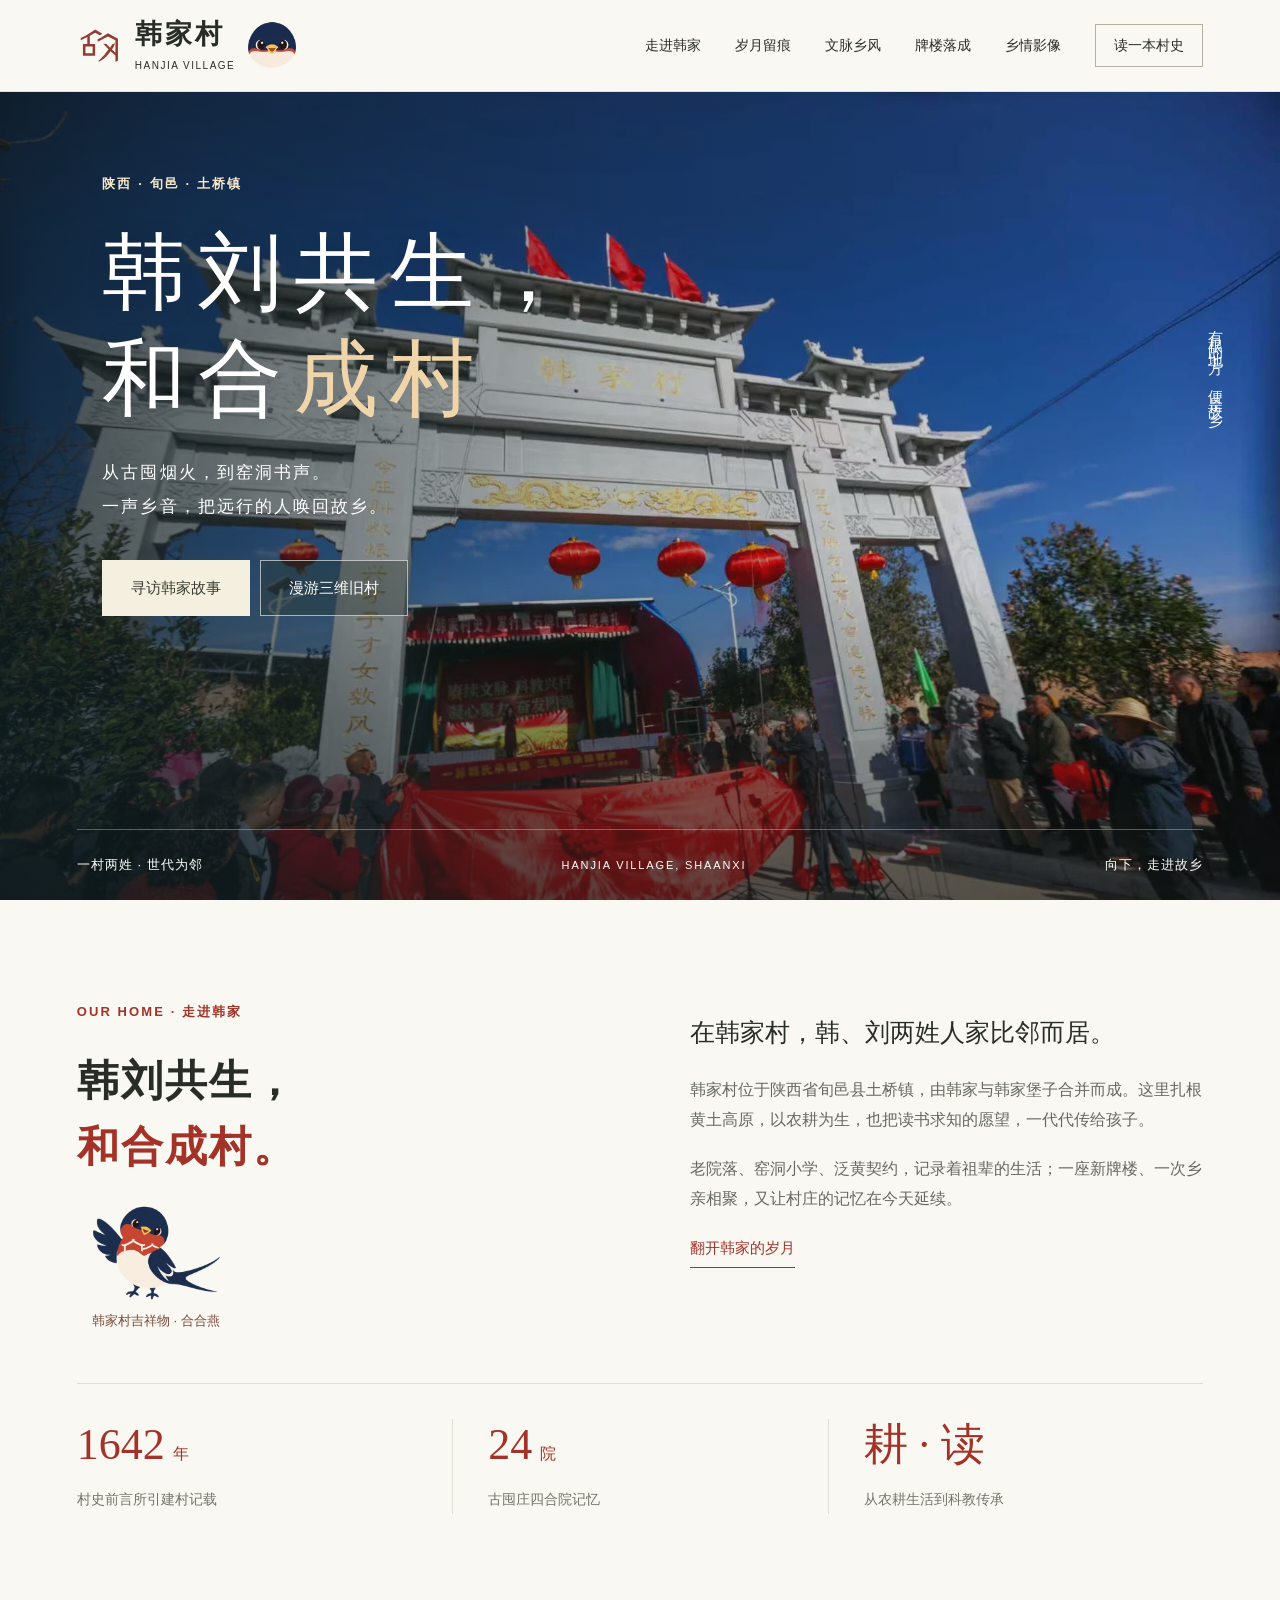
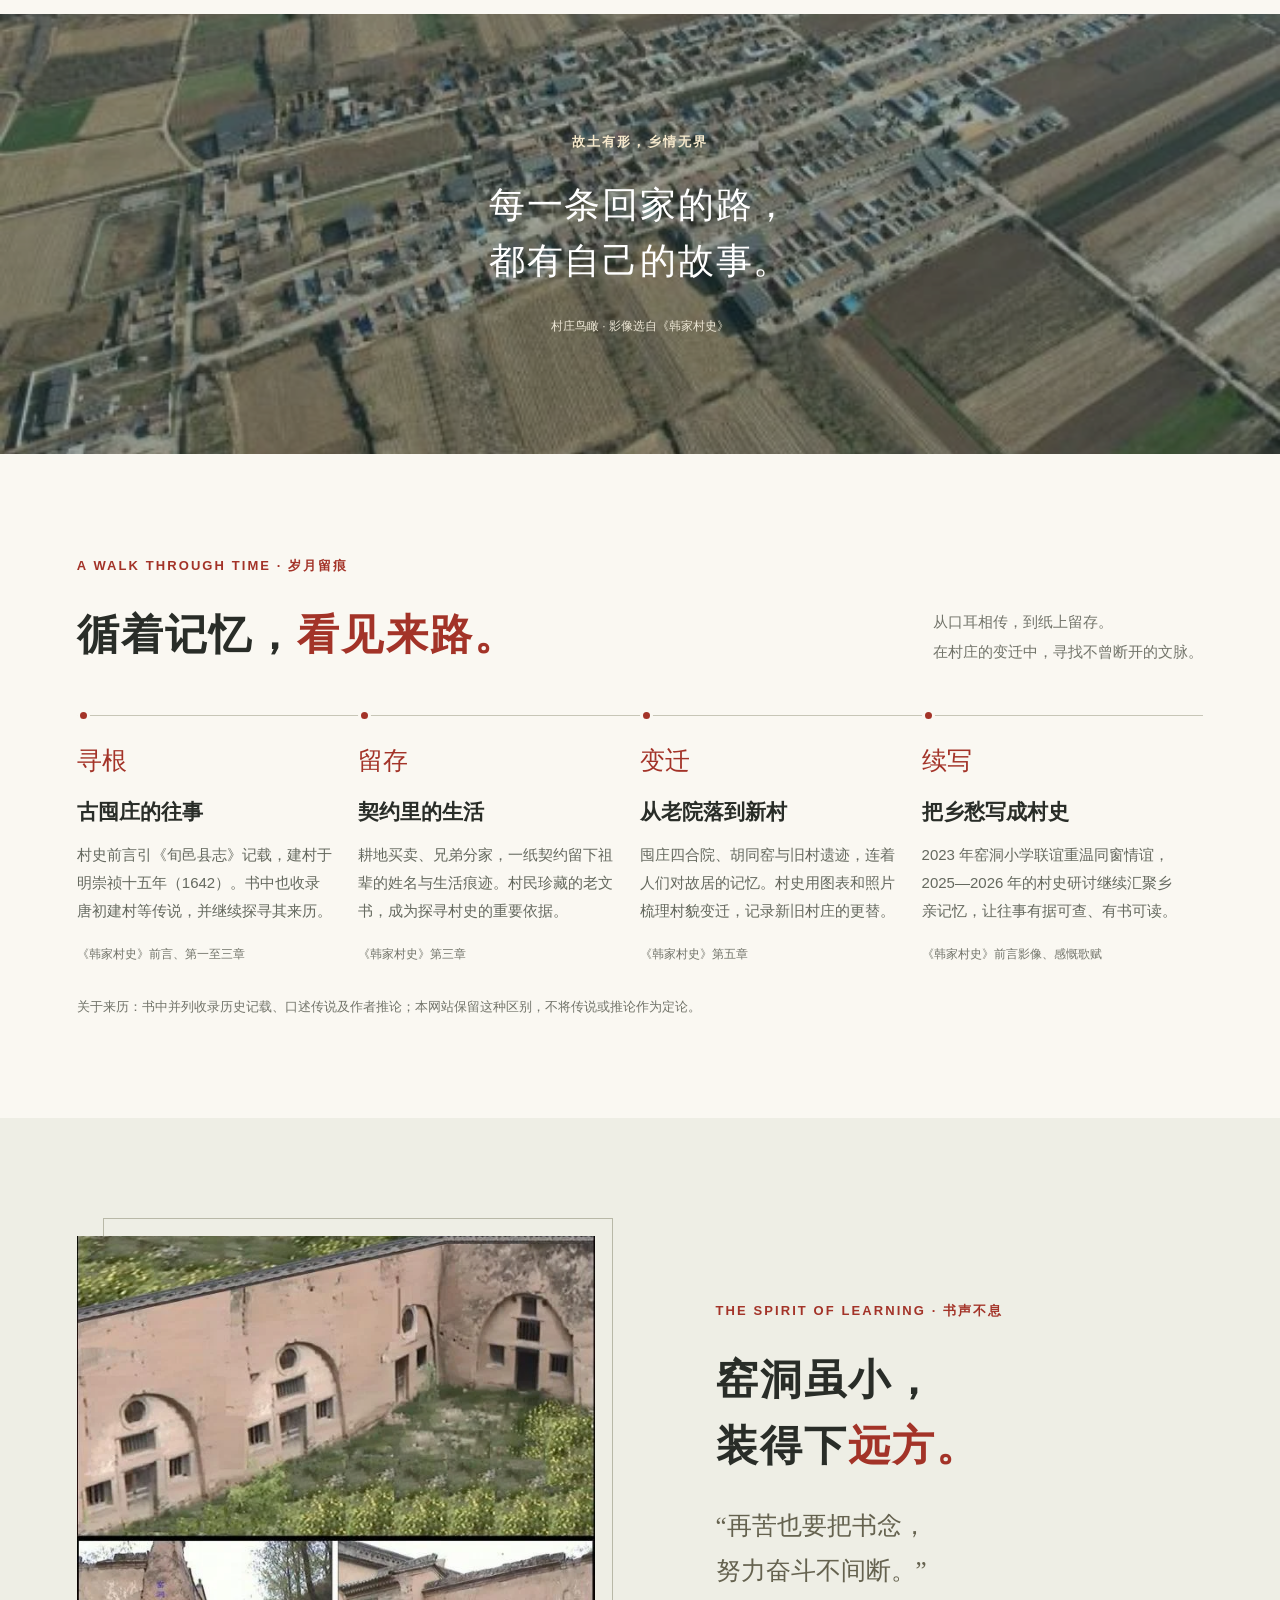
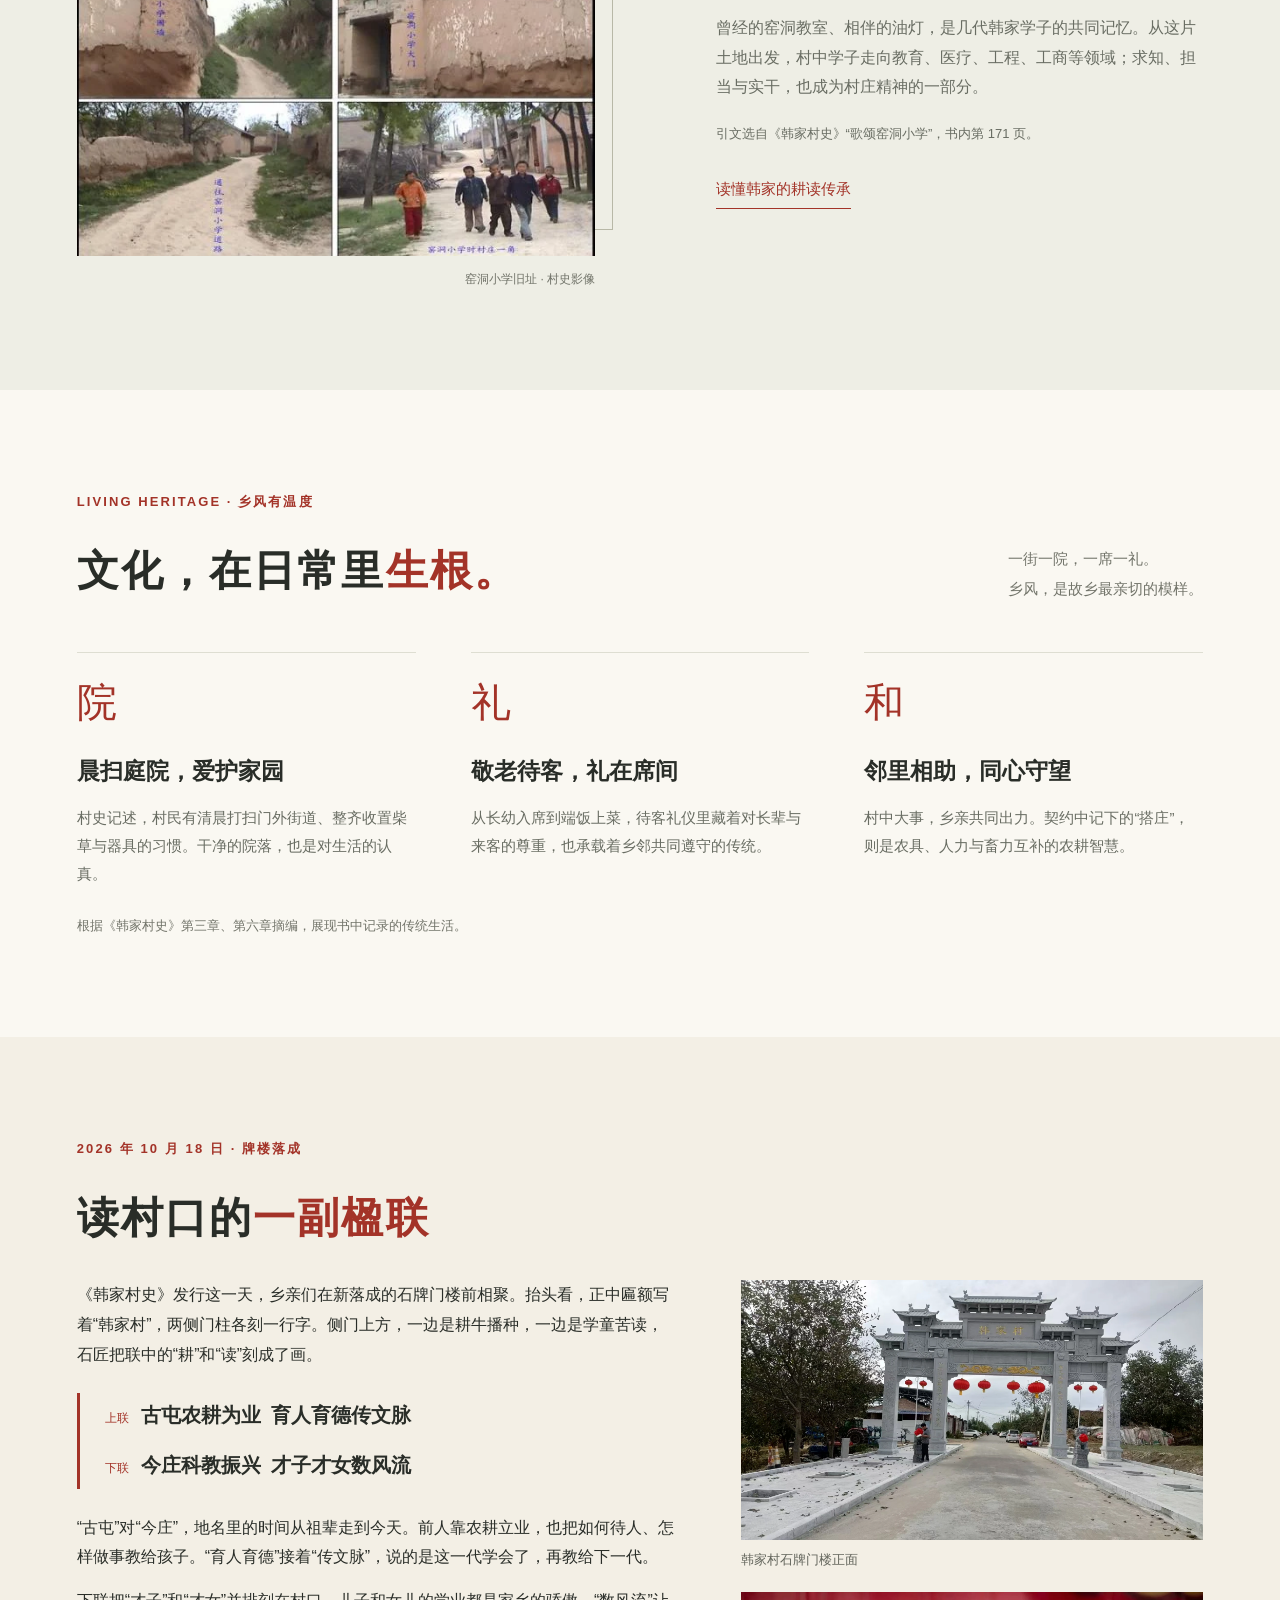
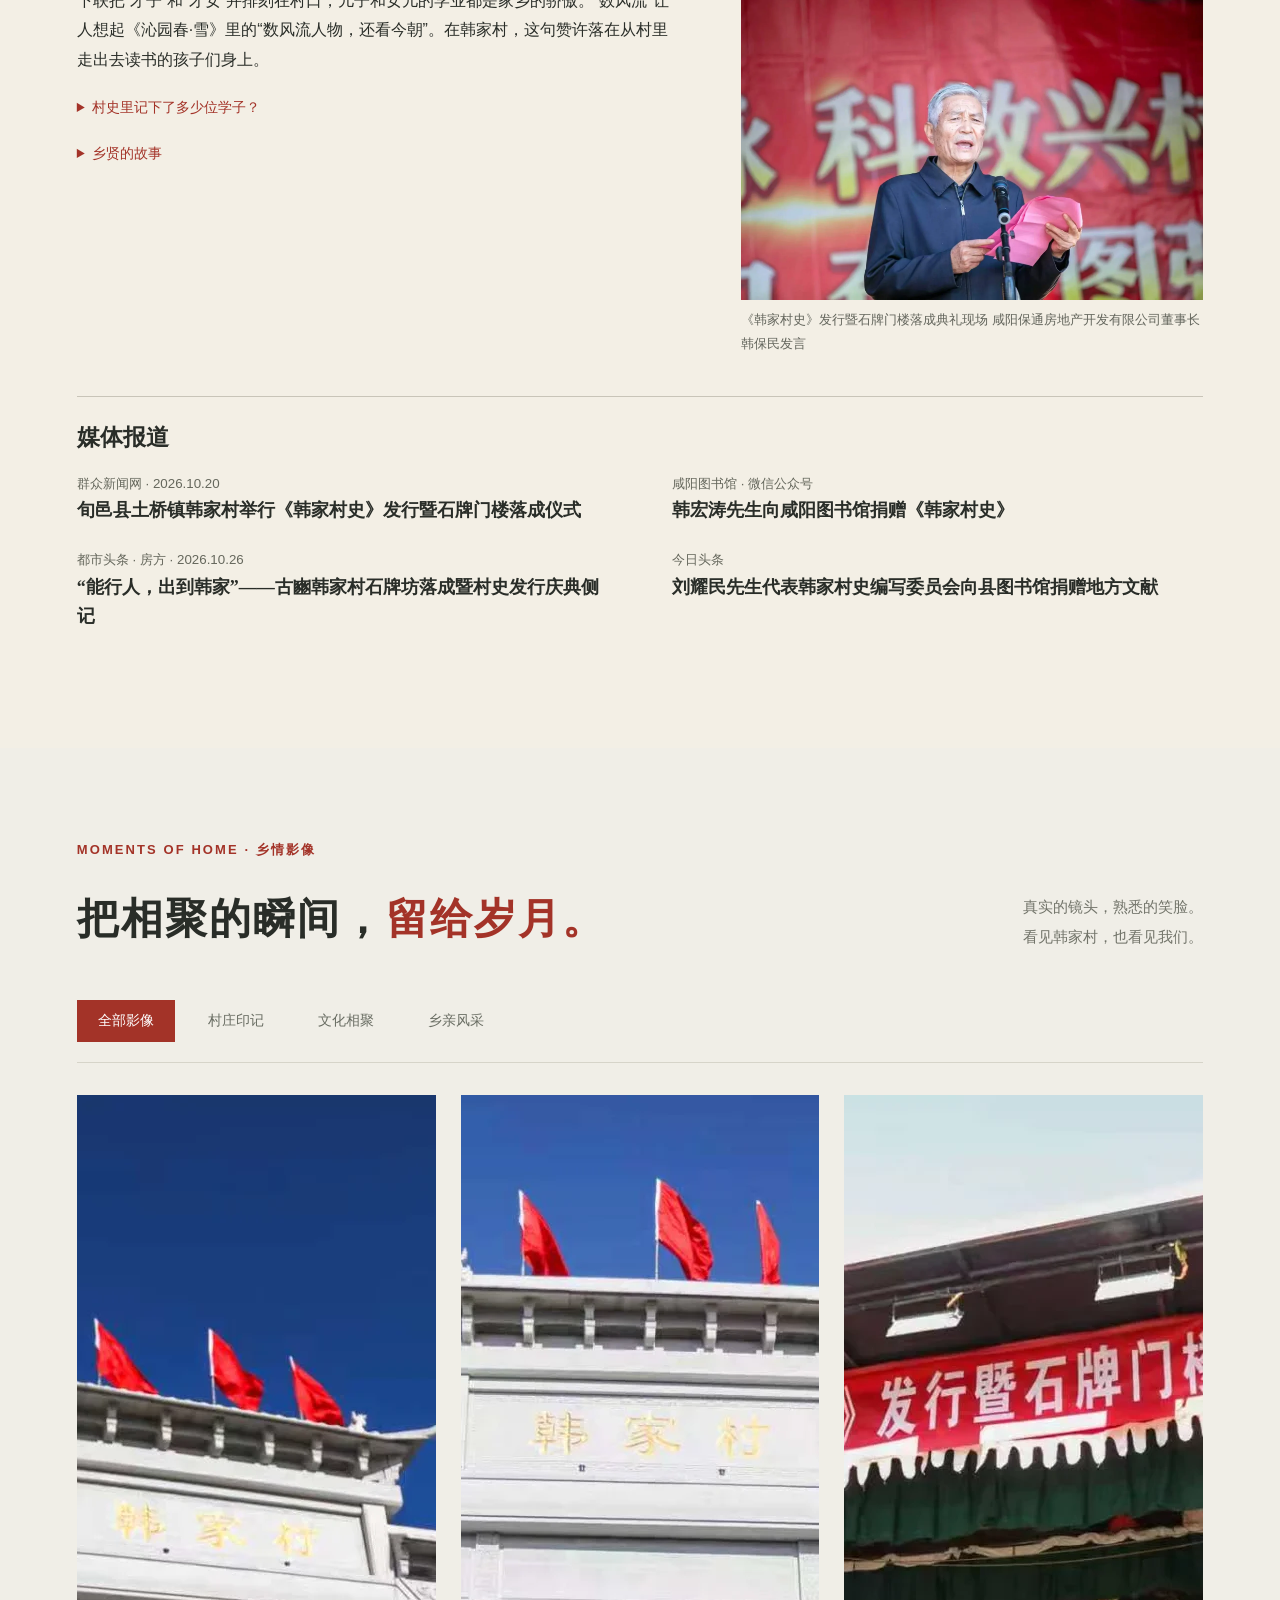
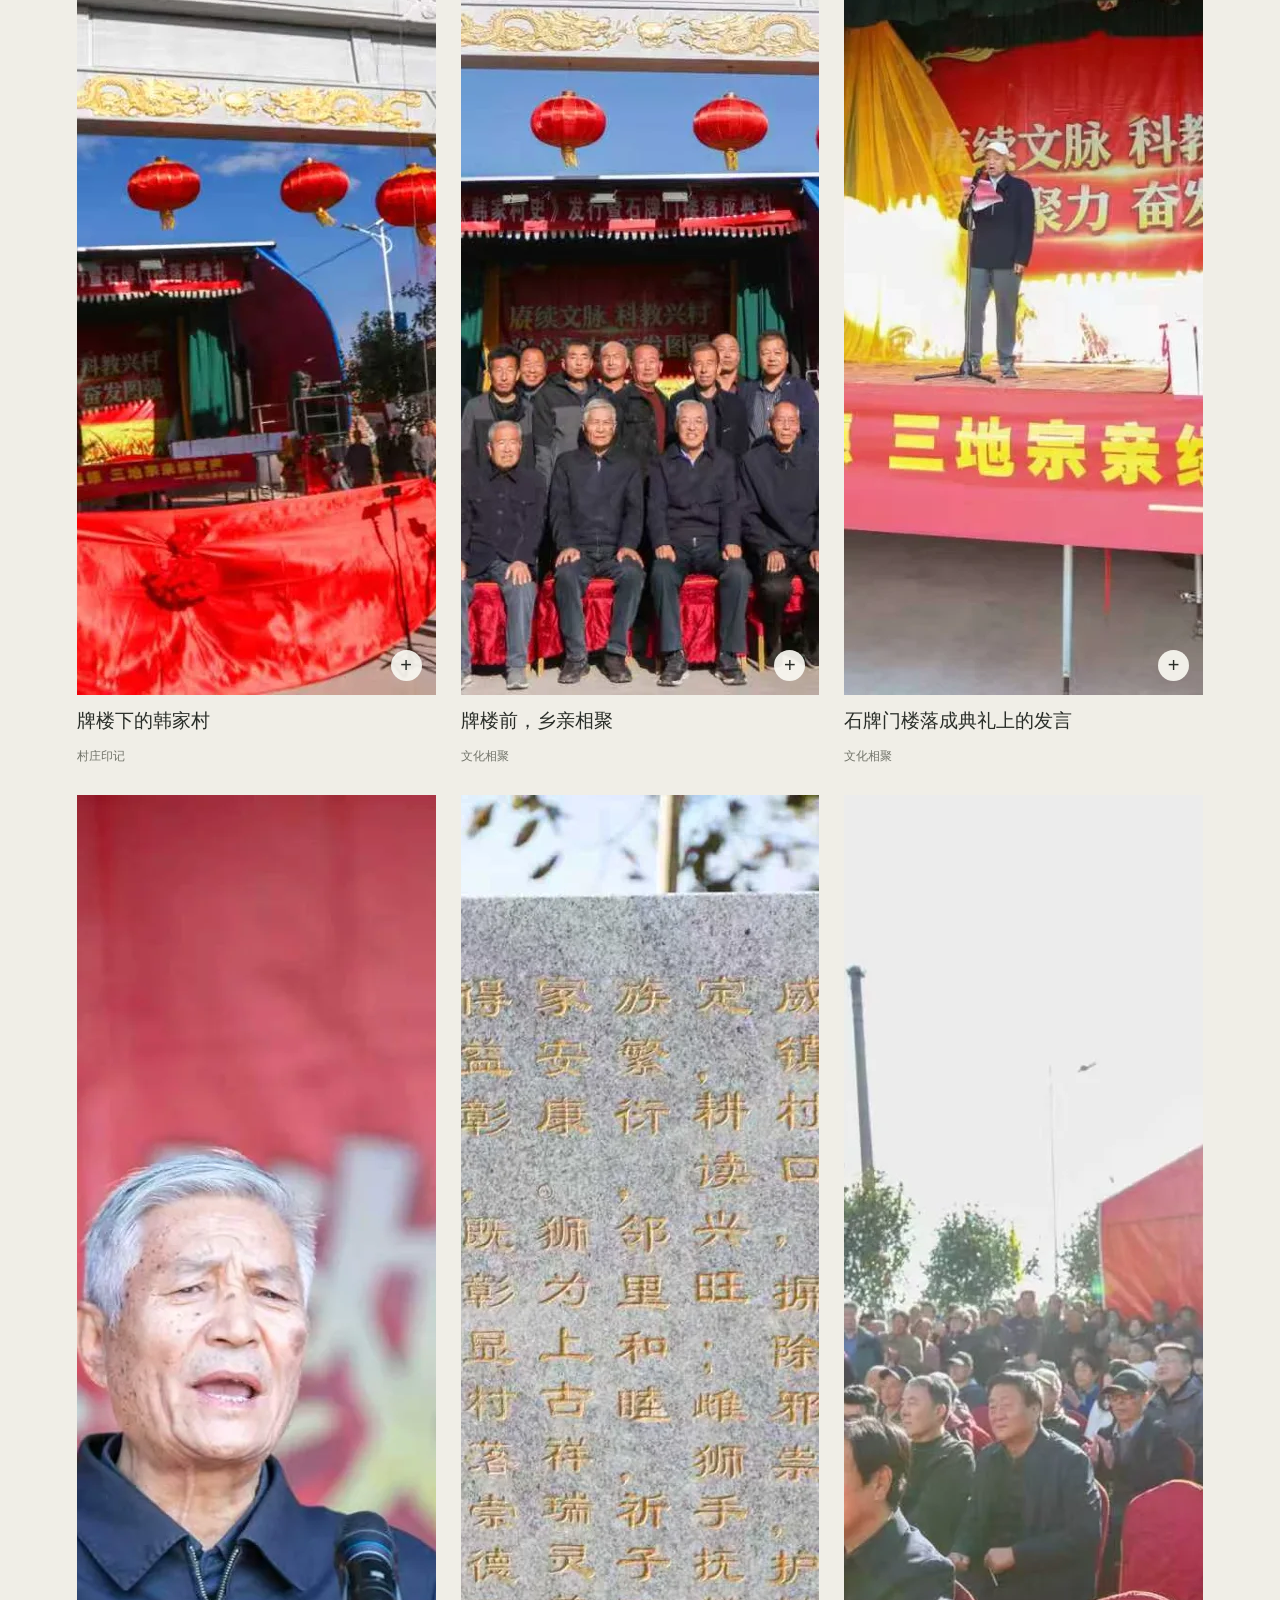
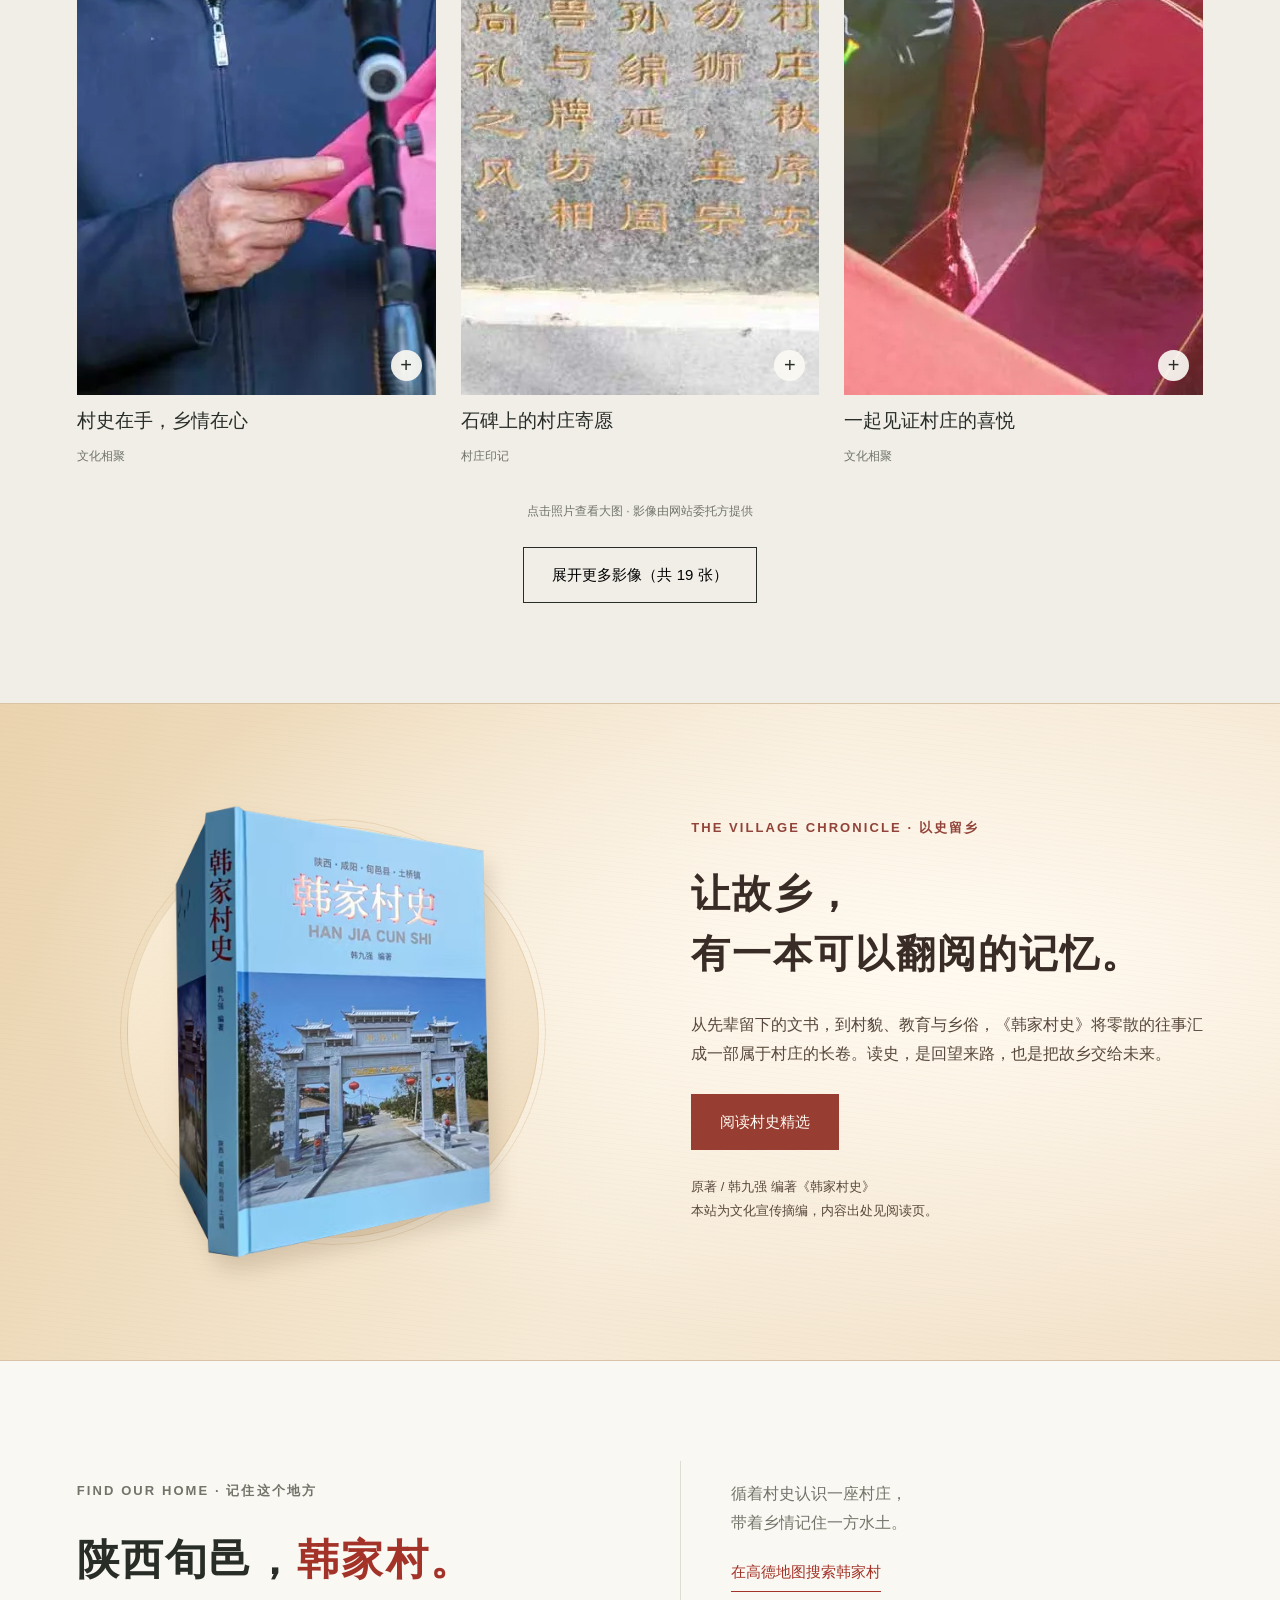
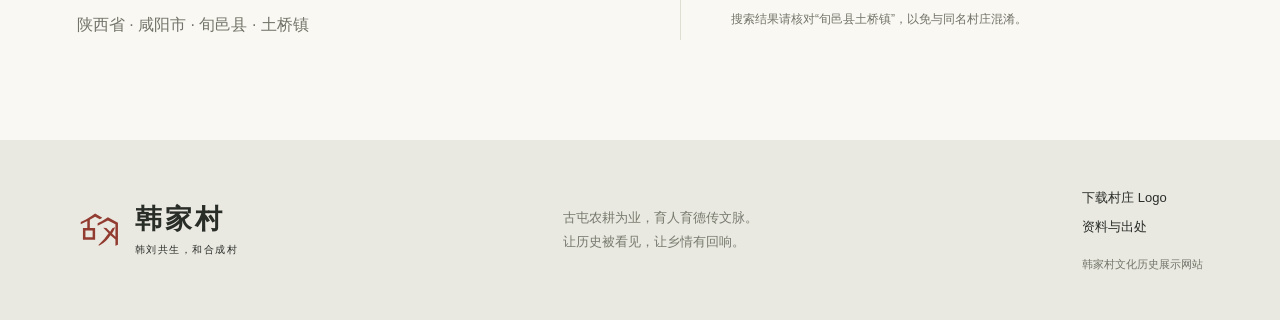
==== index.html @ 2e13a95f "Publish Hanjia village website and interactive village walk" ====
<!doctype html>
<html lang="zh-CN">
<head>
  <meta charset="UTF-8"><meta name="viewport" content="width=device-width,initial-scale=1">
  <title>韩家村 · 韩刘共生，和合成村</title>
  <meta name="description" content="走进陕西省旬邑县土桥镇韩家村。从古囤农耕到窑洞书声，在村史、乡风和真实影像中，读懂一方故土的文化传承。">
  <meta name="theme-color" content="#a33328"><link rel="icon" type="image/svg+xml" href="assets/logo.svg">
  <link rel="stylesheet" href="style.css?v=20261120-elder-link"><script src="script.js?v=20261120-press" defer></script>
</head>
<body>
<a class="skip" href="#main">跳至正文</a>
<header class="header">
  <a class="brand" href="#home" aria-label="韩家村首页"><img src="assets/logo.svg" width="45" height="45" alt=""><span>韩家村<small>HANJIA VILLAGE</small></span><img class="mascot-face" src="assets/heheyan-face.webp" width="48" height="48" alt="吉祥物合合燕正脸"></a>
  <button class="menu-toggle" aria-expanded="false" aria-controls="navigation">菜单 <span>☰</span></button>
  <nav id="navigation" aria-label="主导航"><a href="#about">走进韩家</a><a href="#history">岁月留痕</a><a href="#culture">文脉乡风</a><a href="#gate">牌楼落成</a><a href="#gallery">乡情影像</a><a class="nav-book" href="#reading">读一本村史</a></nav>
</header>
<main id="main">
<section class="hero" id="home">
  <img class="hero-image" src="assets/photos/memory-06.webp" alt="蓝天下的韩家村石牌楼，门前挂着红灯笼" fetchpriority="high" width="1800" height="1200">
  <div class="hero-shade"></div>
  <div class="hero-content"><p class="eyebrow light">陕西 · 旬邑 · 土桥镇</p><h1>韩刘共生，<br>和合<span>成村</span></h1><p class="hero-description">从古囤烟火，到窑洞书声。<br>一声乡音，把远行的人唤回故乡。</p><a class="button cream" href="#about">寻访韩家故事</a> <a id="walk-entry" class="button walk-entry" href="village-walk.html">漫游三维旧村</a></div>
  <div class="hero-bottom"><span>一村两姓 · 世代为邻</span><span>HANJIA VILLAGE, SHAANXI</span><a href="#about">向下，走进故乡</a></div>
  <div class="vertical-note" aria-hidden="true">有根的地方，便是故乡</div>
</section>
<section class="intro section" id="about">
  <div class="intro-heading"><p class="eyebrow">OUR HOME · 走进韩家</p><h2>韩刘共生，<br><span class="red">和合成村。</span></h2><figure class="village-mascot"><img src="assets/heheyan.webp" width="480" height="320" loading="lazy" alt="抬翅招手的家燕，朱红胸羽上绘着两座相邻的屋檐"><figcaption>韩家村吉祥物 · 合合燕</figcaption></figure></div>
  <div class="intro-copy"><p class="lead">在韩家村，韩、刘两姓人家比邻而居。</p><p>韩家村位于陕西省旬邑县土桥镇，由韩家与韩家堡子合并而成。这里扎根黄土高原，以农耕为生，也把读书求知的愿望，一代代传给孩子。</p><p>老院落、窑洞小学、泛黄契约，记录着祖辈的生活；一座新牌楼、一次乡亲相聚，又让村庄的记忆在今天延续。</p><a class="text-link" href="#history">翻开韩家的岁月</a></div>
  <div class="intro-stats"><div><strong>1642<small>年</small></strong><span>村史前言所引建村记载</span></div><div><strong>24<small>院</small></strong><span>古囤庄四合院记忆</span></div><div><strong>耕 · 读</strong><span>从农耕生活到科教传承</span></div></div>
</section>
<section class="landscape"><img src="assets/photos/village-0.webp" alt="《韩家村史》收录的村庄鸟瞰图" loading="lazy"><div><p class="eyebrow light">故土有形，乡情无界</p><h2>每一条回家的路，<br>都有自己的故事。</h2><p>村庄鸟瞰 · 影像选自《韩家村史》</p></div></section>
<section class="section history" id="history">
  <div class="section-heading"><div><p class="eyebrow">A WALK THROUGH TIME · 岁月留痕</p><h2>循着记忆，<span class="red">看见来路。</span></h2></div><p>从口耳相传，到纸上留存。<br>在村庄的变迁中，寻找不曾断开的文脉。</p></div>
  <div class="timeline">
    <article><span class="time">寻根</span><h3>古囤庄的往事</h3><p>村史前言引《旬邑县志》记载，建村于明崇祯十五年（1642）。书中也收录唐初建村等传说，并继续探寻其来历。</p><small>《韩家村史》前言、第一至三章</small></article>
    <article><span class="time">留存</span><h3>契约里的生活</h3><p>耕地买卖、兄弟分家，一纸契约留下祖辈的姓名与生活痕迹。村民珍藏的老文书，成为探寻村史的重要依据。</p><small>《韩家村史》第三章</small></article>
    <article><span class="time">变迁</span><h3>从老院落到新村</h3><p>囤庄四合院、胡同窑与旧村遗迹，连着人们对故居的记忆。村史用图表和照片梳理村貌变迁，记录新旧村庄的更替。</p><small>《韩家村史》第五章</small></article>
    <article><span class="time">续写</span><h3>把乡愁写成村史</h3><p>2023 年窑洞小学联谊重温同窗情谊，2025—2026 年的村史研讨继续汇聚乡亲记忆，让往事有据可查、有书可读。</p><small>《韩家村史》前言影像、感慨歌赋</small></article>
  </div>
  <p class="source-note">关于来历：书中并列收录历史记载、口述传说及作者推论；本网站保留这种区别，不将传说或推论作为定论。</p>
</section>
<section class="culture section" id="culture">
  <div class="school-image"><img src="assets/photos/cave-school.webp" alt="村史中的窑洞小学旧址影像，留存窑洞教室与旧时道路" loading="lazy"><span>窑洞小学旧址 · 村史影像</span></div>
  <div class="school-copy"><p class="eyebrow">THE SPIRIT OF LEARNING · 书声不息</p><h2>窑洞虽小，<br>装得下<span class="red">远方。</span></h2><p class="lead">“再苦也要把书念，<br>努力奋斗不间断。”</p><p>曾经的窑洞教室、相伴的油灯，是几代韩家学子的共同记忆。从这片土地出发，村中学子走向教育、医疗、工程、工商等领域；求知、担当与实干，也成为村庄精神的一部分。</p><p class="source-note">引文选自《韩家村史》“歌颂窑洞小学”，书内第 171 页。</p><a class="text-link" href="#reading">读懂韩家的耕读传承</a></div>
</section>
<section class="customs section">
  <div class="section-heading"><div><p class="eyebrow">LIVING HERITAGE · 乡风有温度</p><h2>文化，在日常里<span class="red">生根。</span></h2></div><p>一街一院，一席一礼。<br>乡风，是故乡最亲切的模样。</p></div>
  <div class="custom-grid"><article><span class="custom-symbol" aria-hidden="true">院</span><h3>晨扫庭院，爱护家园</h3><p>村史记述，村民有清晨打扫门外街道、整齐收置柴草与器具的习惯。干净的院落，也是对生活的认真。</p></article><article><span class="custom-symbol" aria-hidden="true">礼</span><h3>敬老待客，礼在席间</h3><p>从长幼入席到端饭上菜，待客礼仪里藏着对长辈与来客的尊重，也承载着乡邻共同遵守的传统。</p></article><article><span class="custom-symbol" aria-hidden="true">和</span><h3>邻里相助，同心守望</h3><p>村中大事，乡亲共同出力。契约中记下的“搭庄”，则是农具、人力与畜力互补的农耕智慧。</p></article></div>
  <p class="source-note">根据《韩家村史》第三章、第六章摘编，展现书中记录的传统生活。</p>
</section>
<section class="gate section" id="gate" aria-labelledby="gate-title">
  <p class="eyebrow">2026 年 10 月 18 日 · 牌楼落成</p>
  <h2 id="gate-title">读村口的<span class="red">一副楹联</span></h2>
  <div class="gate-story">
    <div>
      <p>《韩家村史》发行这一天，乡亲们在新落成的石牌门楼前相聚。抬头看，正中匾额写着“韩家村”，两侧门柱各刻一行字。侧门上方，一边是耕牛播种，一边是学童苦读，石匠把联中的“耕”和“读”刻成了画。</p>
      <blockquote class="gate-verse">
        <p><small>上联</small><span>古屯农耕为业</span><span>育人育德传文脉</span></p>
        <p><small>下联</small><span>今庄科教振兴</span><span>才子才女数风流</span></p>
      </blockquote>
      <p>“古屯”对“今庄”，地名里的时间从祖辈走到今天。前人靠农耕立业，也把如何待人、怎样做事教给孩子。“育人育德”接着“传文脉”，说的是这一代学会了，再教给下一代。</p>
      <p>下联把“才子”和“才女”并排刻在村口，儿子和女儿的学业都是家乡的骄傲。“数风流”让人想起《沁园春·雪》里的“数风流人物，还看今朝”。在韩家村，这句赞许落在从村里走出去读书的孩子们身上。</p>
      <details class="gate-note"><summary>村史里记下了多少位学子？</summary><p>据《韩家村史》第七章（书内第 199 页），从 2003 年至该书编写时，村中走出了 6 名博士研究生、25 名硕士研究生，其中女生 16 名。本次提供的楹联释文记为 6 位博士、24 位硕士，两份材料的硕士人数相差一位。</p></details>
      <details class="gate-note" id="village-elders">
        <summary>乡贤的故事</summary>
        <details class="elder-story">
          <summary><img src="assets/photos/han-baomin.webp" width="1080" height="720" alt="" loading="lazy"><span><strong>韩保民</strong><small>走出去的人，记得回来的路</small></span></summary>
          <div class="elder-prose">
            <figure><img src="assets/photos/han-baomin.webp" width="1080" height="720" alt="韩保民手持粉色讲稿，在石牌门楼落成典礼上致辞" loading="lazy"></figure>
            <p>韩家村人说起“能行人，出到韩家”，头一个就是韩保民。他不是教授，不是官员，名片上印的是“咸阳宝通房地产开发有限公司董事长”。但在韩家村，这个名字的分量在村口那座巍然立着的石牌门楼上，也在《韩家村史》扉页编委会主任那一栏里。</p>
            <h4>一、村口立起一座门楼</h4>
            <p>2026 年重阳节，韩家村石牌门楼落成，《韩家村史》发行，两件大事赶在同一天。庆典上第一个讲话的就是韩保民。他站在乡亲和来宾面前致欢迎词，讲村史编纂的意义，讲门楼建设的来龙去脉，随后和嘉宾一起在掌声中为石牌门楼揭牌。</p>
            <p>那座门楼高 9.9 米，宽 13.9 米，三门四柱七楼式，取“九九归一”“长长久久”的吉意。村里人清楚，门楼能立起来，韩保民是头一个出钱的人。据来稿所引的门楼建设总结汇报，他慨捐 36 万元。汇报里有句话：“有钱出钱，有力出力，有心尽心。”门楼从图纸变成石头，他的捐款是第一块基石。</p>
            <p class="elder-note">村史对读：《韩家村史》第 253 页表 3 将韩保民的牌楼捐款列为 26 万元。建设总结汇报的金额依来稿转述。</p>
            <h4>二、把散落各处的乡亲聚到一起</h4>
            <p>如果只写捐钱，韩保民的故事就薄了。《韩家村史》编委会主任这个身份，比董事长难当得多。要协调编撰团队、对接村两委、张罗出版印刷，还要安排发行仪式。2026 年 10 月，一千六百册村史从印刷厂拉回韩家村。每一册书背后，都有编委会要操的心。</p>
            <p>往前推三年，2023 年 8 月，韩保民和韩九强教授、韩宏涛等人倡导组织了韩家村窑洞小学联谊会。窑洞小学是几代人的启蒙地。从这里走出去的老同学又聚到了一起，为后来编村史、建门楼攒下了人缘。</p>
            <p>庆典报道里，韩保民的名字与韩九强、韩宏涛、韩永放排在一起。韩九强是主编，伏案写书；韩宏涛上下联络，跑腿协调；韩永放响应捐资。韩保民既出资，又担起编委会主任的责任，把散落各处的乡亲聚到了一起。庆典侧记写到五百余位在外从政、经商、务工的乡亲返哺桑梓：“有计献计、有策献策，有智出智、有力出力。”</p>
            <h4>三、走出去的人，记得回来的路</h4>
            <p>村口的石牌门楼立着，楹联刻着“古屯农耕为业育人育德传文脉，今庄科教振兴才子才女数风流”。韩保民每次回村，车过门楼就得慢下来。这也是他给自己和乡亲们留的一句叮咛：走出去的人，记得回来的路。</p>
            <p>村里老话说“能行人，出到韩家”。韩保民算一个。他的“能”，乡亲们看得明白：关键时候拿得出钱、扛得起事，也坐得住编委会主任的那把椅子。</p>
          </div>
        </details>
        <details class="elder-story">
          <summary><img src="assets/photos/han-bingyun.webp" width="611" height="1104" alt="" loading="lazy"><span><strong>韩秉云</strong><small>村里的“活字典”</small></span></summary>
          <div class="elder-prose">
            <figure class="seated-portrait"><img src="assets/photos/han-bingyun.webp" width="611" height="1104" alt="韩秉云坐在红色扶手椅上，双手交叠，望向镜头微笑" loading="lazy"></figure>
            <p>据人物来稿，2026 年的韩秉云已 86 岁。老人中等个儿，前门牙掉了一颗，一笑就露出一个豁口。说起村史掌故来，他思路清楚，反应敏捷，乡亲们叫他村里的“活字典”。</p>
            <p>他幼年时父母便因病早逝。从小学、初中到高中，他凭着一股韧劲读了下来，毕业时成绩优异。后来参加高考，考上了大学，却因当时的家庭成分未能通过政审。错过继续深造的机会，是他一生的遗憾。</p>
            <p>为了生活，他学缝皮袄、做木工、做纸货，见啥学啥，学啥会啥。后来他在村小学当上民办教师，又通过考试转为中学公办教师，一直教到退休。他养育了五个女儿、两个儿子，如今儿孙满堂，在家安享晚年。</p>
            <p>乡亲们尤其感念他晚年做的一件事。据来稿，韩秉云带头捐出家中保存的百余份家史资料，年代跨度约三百年。这些旧纸是编写《韩家村史》时极为珍贵的底稿。老人把掌故讲给后辈，也把一家人珍藏多年的文字交给了全村。</p>
            <p class="elder-note">村史对读：《韩家村史》第 20 页记述，韩秉云捐出家族保存 250 余年的家书契约 46 份，书中称其当时为 87 岁。上文的年龄和资料数量依人物来稿。</p>
          </div>
        </details>
      </details>
    </div>
    <div class="gate-photos" id="gate-photos">
      <figure><img src="assets/photos/gate-front.webp" width="1800" height="1012" alt="韩家村石牌门楼正面，中央匾额下悬挂红灯笼，两侧门柱刻有楹联" loading="lazy"><figcaption>韩家村石牌门楼正面</figcaption></figure>
      <figure><img src="assets/photos/gate-ceremony-speech.webp" width="1800" height="1200" alt="典礼上，一位银发发言者手持粉色讲稿，在麦克风前讲话" loading="lazy"><figcaption>《韩家村史》发行暨石牌门楼落成典礼现场 咸阳保通房地产开发有限公司董事长韩保民发言</figcaption></figure>
    </div>
  </div>
  <div class="gate-press" id="press">
    <h3>媒体报道</h3>
    <ul>
      <li><small>群众新闻网 · 2026.10.20</small><a href="https://www.sxdaily.com.cn/2026-10/20/content_20160743.html">旬邑县土桥镇韩家村举行《韩家村史》发行暨石牌门楼落成仪式</a></li>
      <li><small>咸阳图书馆 · 微信公众号</small><a href="https://mp.weixin.qq.com/s/ov6FemmmARZkEicZDSE0LQ">韩宏涛先生向咸阳图书馆捐赠《韩家村史》</a></li>
      <li><small>都市头条 · 房方 · 2026.10.26</small><a href="https://dus.iks360.com/news/s_4884761.html">“能行人，出到韩家”——古豳韩家村石牌坊落成暨村史发行庆典侧记</a></li>
      <li><small>今日头条</small><a href="https://www.toutiao.com/article/7699845115107426854/">刘耀民先生代表韩家村史编写委员会向县图书馆捐赠地方文献</a></li>
    </ul>
  </div>
</section>
<section class="gallery section" id="gallery">
  <div class="section-heading"><div><p class="eyebrow">MOMENTS OF HOME · 乡情影像</p><h2>把相聚的瞬间，<span class="red">留给岁月。</span></h2></div><p>真实的镜头，熟悉的笑脸。<br>看见韩家村，也看见我们。</p></div>
  <div class="filters" role="group" aria-label="相册分类"><button class="active" data-filter="all" aria-pressed="true">全部影像</button><button data-filter="landmark" aria-pressed="false">村庄印记</button><button data-filter="event" aria-pressed="false">文化相聚</button><button data-filter="people" aria-pressed="false">乡亲风采</button></div>
  <div class="photo-grid" id="photo-grid"></div><p class="gallery-note">点击照片查看大图 · 影像由网站委托方提供</p>
  <button class="button outline more-photos" id="more-photos">展开更多影像</button>
</section>
<section class="reading section" id="reading"><div class="book-art"><img class="book-photo" src="assets/photos/hanjia-book.png" width="377" height="537" loading="lazy" alt="韩九强编著《韩家村史》实物，蓝色书封上印有韩家村牌楼"></div><div><p class="eyebrow">THE VILLAGE CHRONICLE · 以史留乡</p><h2>让故乡，<br>有一本可以翻阅的记忆。</h2><p>从先辈留下的文书，到村貌、教育与乡俗，《韩家村史》将零散的往事汇成一部属于村庄的长卷。读史，是回望来路，也是把故乡交给未来。</p><a class="button red-button" href="village-history.html">阅读村史精选</a><p class="reading-credit">原著 / 韩九强 编著《韩家村史》<br>本站为文化宣传摘编，内容出处见阅读页。</p></div></section>
<section class="visit section" id="visit"><div><p class="eyebrow">FIND OUR HOME · 记住这个地方</p><h2>陕西旬邑，<span class="red">韩家村。</span></h2><p>陕西省 · 咸阳市 · 旬邑县 · 土桥镇</p></div><div><p>循着村史认识一座村庄，<br>带着乡情记住一方水土。</p><a class="text-link" href="https://www.amap.com/search?query=陕西省旬邑县土桥镇韩家村" target="_blank" rel="noopener noreferrer">在高德地图搜索韩家村</a><small>搜索结果请核对“旬邑县土桥镇”，以免与同名村庄混淆。</small></div></section>
</main>
<footer><a class="brand" href="#home"><img src="assets/logo.svg" width="45" height="45" alt=""><span>韩家村<small>韩刘共生，和合成村</small></span></a><p>古屯农耕为业，育人育德传文脉。<br>让历史被看见，让乡情有回响。</p><div><a href="assets/logo.svg" download="韩家村-logo.svg">下载村庄 Logo</a><a href="village-history.html#sources">资料与出处</a><small>韩家村文化历史展示网站</small></div></footer>
<dialog id="lightbox" aria-label="照片大图"><button class="close-dialog" aria-label="关闭大图">×</button><img id="lightbox-image" alt=""><p id="lightbox-caption"></p><div class="lightbox-controls"><button id="previous-photo" aria-label="上一张照片">上一张</button><span id="photo-count"></span><button id="next-photo" aria-label="下一张照片">下一张</button></div></dialog>
</body></html>
---- style.css ----
:root{--red:#a33328;--ink:#292d28;--muted:#72746a;--paper:#faf8f2;--line:#deded2;--serif:'Songti SC','STSong','SimSun',serif;--sans:'PingFang SC','Microsoft YaHei',sans-serif}*{box-sizing:border-box}html{scroll-behavior:smooth;scroll-padding-top:90px}body{margin:0;background:var(--paper);color:var(--ink);font:16px/1.85 var(--sans)}a{color:inherit;text-decoration:none}button{font:inherit;cursor:pointer}button,a{-webkit-tap-highlight-color:transparent}button:focus-visible,a:focus-visible{outline:3px solid #c59853;outline-offset:5px}img{display:block;max-width:100%}h1,h2,h3,p{margin:0}h1,h2,h3{font-family:var(--serif);font-weight:600}h2{font-size:clamp(32px,3.3vw,48px);line-height:1.55;letter-spacing:.05em}h3{font-size:23px;line-height:1.5}.red{color:var(--red)}.section{padding:100px max(6vw,24px)}.eyebrow{font-size:13px;letter-spacing:.16em;color:var(--red);margin-bottom:24px;font-weight:600}.light{color:#f6e9cc}.lead{font-family:var(--serif);font-size:25px;line-height:1.8}.source-note{font-size:13px!important;line-height:1.8;color:var(--muted)}.button{display:inline-flex;align-items:center;justify-content:center;padding:13px 28px;font-size:15px;border:1px solid transparent;transition:background .2s,color .2s}.cream{background:#f5efdf;color:#393d32}.cream:hover{background:#fff}.red-button{background:var(--red);color:white}.red-button:hover{background:#84271f}.outline{border-color:var(--ink);background:transparent}.outline:hover{background:var(--ink);color:white}.text-link{display:inline-block;border-bottom:1px solid var(--red);padding-bottom:5px;color:var(--red);font-size:15px}.skip{position:fixed;top:-100px;z-index:20;background:white;padding:12px}.skip:focus{top:0}.header{height:92px;padding:0 6vw;display:flex;align-items:center;justify-content:space-between;background:var(--paper);position:sticky;top:0;z-index:10;border-bottom:1px solid #e5e2d9}.brand{display:flex;align-items:center;gap:13px}.brand>span{font:600 27px/1.2 var(--serif);letter-spacing:.12em}.brand small{display:block;font:10px/1.5 var(--sans);letter-spacing:.15em;margin-top:7px}.header nav{display:flex;align-items:center;gap:34px;font-size:14px}.header nav a{position:relative}.header nav a:hover,.header nav a.current{color:var(--red)}.nav-book{border:1px solid #b6b1a1;padding:8px 18px}.menu-toggle{display:none}.hero{position:relative;min-height:680px;height:calc(100svh - 92px);max-height:880px;isolation:isolate;background:#283b4d;color:white;overflow:hidden}.hero-image{position:absolute;width:100%;height:100%;object-fit:cover;object-position:center 55%;z-index:-3}.hero-shade{position:absolute;inset:0;background:linear-gradient(90deg,rgba(14,28,32,.78),rgba(16,31,34,.30) 48%,rgba(12,29,37,.04)),linear-gradient(0deg,rgba(20,26,24,.55),transparent 40%);z-index:-2}.hero-content{padding:80px 8vw 130px;position:relative}.hero h1{font-size:clamp(58px,6.6vw,94px);line-height:1.26;font-weight:500;letter-spacing:.14em;text-shadow:0 2px 25px #0002}.hero h1 span{color:#efd5a9}.hero-description{font-size:17px;letter-spacing:.12em;margin:23px 0 30px;line-height:2}.hero-bottom{position:absolute;bottom:0;left:6vw;right:6vw;border-top:1px solid #ffffff4d;display:flex;justify-content:space-between;align-items:center;padding:23px 0;font-size:13px;letter-spacing:.08em}.hero-bottom>span:nth-child(2){font-size:11px;letter-spacing:.17em}.vertical-note{position:absolute;right:4vw;top:28%;writing-mode:vertical-rl;letter-spacing:.5em;font-family:var(--serif);font-size:15px}.intro{display:grid;grid-template-columns:1fr 1fr;gap:50px 100px}.intro-heading{position:relative}.intro-copy{padding:10px 0}.intro-copy>p{margin-bottom:20px}.intro-copy>p:not(.lead){color:#65695f}.intro-stats{grid-column:1/-1;display:grid;grid-template-columns:repeat(3,1fr);border-top:1px solid var(--line);padding-top:35px}.intro-stats>div{padding-left:35px;border-left:1px solid var(--line)}.intro-stats>div:first-child{padding-left:0;border:0}.intro-stats strong{font:44px/1.2 var(--serif);color:var(--red);display:block;margin-bottom:12px}.intro-stats strong small{font-size:16px;margin-left:8px}.intro-stats span{color:var(--muted);font-size:14px}.landscape{height:440px;position:relative;overflow:hidden;background:#444}.landscape>img{width:100%;height:100%;object-fit:cover}.landscape:after{content:'';position:absolute;inset:0;background:#15251d5c}.landscape>div{position:absolute;inset:0;display:flex;justify-content:center;align-items:center;flex-direction:column;z-index:1;color:white;text-align:center}.landscape h2{font-size:36px;font-weight:500}.landscape>div>p:last-child{margin-top:26px;font-size:12px;color:#eee8d7}.section-heading{display:flex;align-items:flex-end;justify-content:space-between;gap:40px;margin-bottom:48px}.section-heading>p{font-size:15px;color:var(--muted);line-height:2}.timeline{display:grid;grid-template-columns:repeat(4,1fr);margin:20px 0 30px}.timeline article{padding:28px 26px 0 0;border-top:1px solid #c7c6b7;position:relative}.timeline article:before{content:'';width:7px;height:7px;border:3px solid var(--paper);background:var(--red);position:absolute;top:-7px;left:0;border-radius:50%;box-sizing:content-box}.time{font:25px var(--serif);color:var(--red)}.timeline h3{font-size:21px;margin:18px 0 13px}.timeline p{font-size:15px;color:#65695f}.timeline small{font-size:12px;color:var(--muted);display:block;margin-top:18px}.culture{background:#eeeee5;display:grid;grid-template-columns:1.1fr 1fr;gap:8vw;align-items:center}.school-image{position:relative;padding:18px 18px 0 0}.school-image:before{content:'';position:absolute;top:0;right:0;left:26px;bottom:60px;border:1px solid #b8b8a7}.school-image img{position:relative;width:100%;max-height:620px;object-fit:cover}.school-image>span{display:block;text-align:right;font-size:12px;margin-top:12px;color:var(--muted)}.school-copy .lead{margin:25px 0 20px;color:#65624f}.school-copy>p:not(.eyebrow):not(.lead){margin-bottom:20px;color:#696d63}.school-copy>.text-link{margin-top:10px}.custom-grid{display:grid;grid-template-columns:repeat(3,1fr);gap:55px}.custom-symbol{display:block;color:var(--red);font:40px/1.5 var(--serif);margin-bottom:22px}.custom-grid article{border-top:1px solid var(--line);padding-top:20px}.custom-grid h3{margin-bottom:15px}.custom-grid p{font-size:15px;color:#696d63}.customs>.source-note{margin-top:26px}.gallery{padding-top:90px;background:#f0eee7}.filters{display:flex;gap:12px;border-bottom:1px solid #d6d4c9;margin-bottom:32px;padding-bottom:20px;flex-wrap:wrap}.filters button{border:0;background:transparent;font-size:14px;padding:8px 21px;color:#696d63}.filters button.active{background:var(--red);color:white}.photo-grid{display:grid;grid-template-columns:repeat(3,1fr);gap:25px}.photo-card{border:0;background:transparent;padding:0;color:inherit;text-align:left;width:100%}.photo-card .photo-wrap{overflow:hidden;background:#ddd;display:block;position:relative}.photo-card img{width:100%;aspect-ratio:1.5;object-fit:cover;transition:transform .45s}.photo-card:hover img{transform:scale(1.035)}.photo-card .zoom-hint{position:absolute;right:14px;bottom:14px;background:#faf8f2eb;border-radius:50%;width:31px;height:31px;text-align:center;line-height:31px;font-size:20px}.photo-title{display:block;font:19px/1.4 var(--serif);margin:13px 0 6px}.photo-category{font-size:12px;color:var(--muted)}.gallery-note{text-align:center;color:var(--muted);font-size:12px;margin-top:30px}.more-photos{display:flex;margin:25px auto 0}
.reading {
  display: grid;
  grid-template-columns: 1fr 1fr;
  align-items: center;
  gap: 8vw;
  color: #392c26;
  background-color: #f6ead6;
  background-image:
    repeating-linear-gradient(7deg, transparent 0 4px, #a47b4d06 4px 5px),
    radial-gradient(ellipse at 74% 40%, #fff9ef 4%, transparent 68%),
    linear-gradient(115deg, #ead3ae, #f6ead6 53%, #f3e2ca);
  border-block: 1px solid #d9c4a5;
}
.reading .eyebrow { color: #914339; }
.reading h2 { font-size: 39px; }
.reading > div > p:not(.eyebrow) { color: #58483c; margin: 25px 0; }
.reading .reading-credit { font-size: 13px; }
.reading .red-button { background: #983d31; color: #fffaf2; }
.reading .red-button:hover { background: #7d3026; }
.book-art { display: flex; justify-content: center; align-items: center; position: relative; isolation: isolate; }
.book-art::before {
  content: "";
  position: absolute;
  z-index: -1;
  width: min(92%, 410px);
  aspect-ratio: 1;
  border-radius: 50%;
  border: 1px solid #ad804333;
  outline: 1px solid #b5834730;
  outline-offset: 6px;
  background: linear-gradient(135deg, #fff6e4b8, #d9b78663);
}
.book-photo { width: min(100%, 320px); height: auto; object-fit: contain; filter: drop-shadow(7px 14px 10px #5941272c); }
.visit{display:grid;grid-template-columns:1fr 1fr;gap:80px}.visit p{color:var(--muted);margin-top:18px}.visit>div:last-child{border-left:1px solid var(--line);padding-left:50px}.visit small{display:block;color:var(--muted);font-size:12px;margin-top:16px}.visit .text-link{margin-top:20px}footer{background:#eae9e1;padding:46px 6vw;display:flex;justify-content:space-between;align-items:center;gap:35px}footer p{font-size:13px;color:#76796e}footer>div{display:flex;flex-direction:column;gap:5px;font-size:13px}footer>div>small{color:var(--muted);font-size:11px;margin-top:10px}dialog{padding:55px 25px 20px;border:none;background:#f7f5ed;max-width:min(95vw,1100px);max-height:94svh;color:var(--ink)}dialog::backdrop{background:#0c1714e8}dialog>img{max-height:68svh;max-width:100%;margin:auto;object-fit:contain}dialog>p{font-family:var(--serif);text-align:center;margin-top:15px}.close-dialog{position:absolute;right:12px;top:5px;border:0;background:none;font-size:32px;width:42px;height:42px}.lightbox-controls{display:flex;justify-content:center;align-items:center;gap:25px;margin-top:10px}.lightbox-controls button{border:1px solid #c8c6ba;background:none;padding:4px 18px;font-size:14px}.lightbox-controls>span{font-size:13px}.article-page{max-width:950px;margin:auto;padding:70px 25px}.article-page h1{font-size:45px;margin-bottom:25px}.article-page h2{font-size:29px;margin-top:45px;margin-bottom:18px}.article-page p{margin-bottom:20px}.article-page .article-meta{border-bottom:1px solid var(--line);padding-bottom:25px;color:var(--muted);font-size:14px}.article-page details{padding:20px 0;border-bottom:1px solid var(--line)}.article-page summary{font:23px var(--serif);cursor:pointer;color:var(--red)}.article-page details p{margin-top:18px}.article-page table{border-collapse:collapse;width:100%;font-size:14px}.article-page th,.article-page td{padding:12px;border:1px solid var(--line);text-align:left}.article-page figure{margin:35px 0}.article-page figure img{max-height:460px;margin:auto}.article-page figcaption{font-size:13px;color:var(--muted);text-align:center;margin-top:10px}[hidden]{display:none!important}
@media(min-width:1600px){.section{padding-left:calc((100vw - 1400px)/2);padding-right:calc((100vw - 1400px)/2)}}
@media(max-width:1000px){.header nav{gap:18px}.section{padding-top:75px;padding-bottom:75px}.intro{gap:40px}.timeline{grid-template-columns:repeat(2,1fr);gap:35px}.culture{gap:40px}.reading h2{font-size:32px}.custom-grid{gap:30px}.photo-grid{gap:20px}.hero{min-height:650px}.hero-content{padding-top:90px}}
@media(max-width:700px){html{scroll-padding-top:74px}.header{height:74px;padding:0 22px}.brand>span{font-size:24px}.brand img{width:38px;height:38px}.brand small{font-size:9px}.menu-toggle{display:flex;align-items:center;gap:10px;border:0;background:none;font-size:14px;padding:10px}.menu-toggle span{font-size:21px}.header nav{display:none;position:absolute;left:0;right:0;top:74px;background:var(--paper);padding:20px 25px;box-shadow:0 12px 18px #0001;flex-direction:column;align-items:stretch;gap:0}.header nav.open{display:flex}.header nav a{padding:13px}.nav-book{margin-top:12px;text-align:center}.hero{height:calc(100svh - 74px);min-height:640px;max-height:820px}.hero-image{object-position:60% center}.hero-shade{background:linear-gradient(90deg,#142b36ba,#172b3445),linear-gradient(0deg,#13262190,transparent 45%)}.hero-content{padding:80px 30px 110px}.hero h1{font-size:clamp(42px,14vw,60px)}.hero-description{font-size:15px}.hero .eyebrow{font-size:12px}.hero-bottom{left:25px;right:25px;font-size:11px;gap:20px}.hero-bottom>span:nth-child(2){display:none}.vertical-note{right:18px;font-size:12px;top:22%}.section{padding:65px 25px}.eyebrow{font-size:11px;margin-bottom:19px}.intro{grid-template-columns:1fr;gap:30px}.intro-heading h2 br{display:none}.intro-heading h2{max-width:85%}.intro-copy{padding:0}.intro-copy .lead{font-size:23px}.intro-stats{gap:10px;padding-top:25px}.intro-stats>div{padding-left:12px}.intro-stats strong{font-size:29px}.intro-stats strong small{font-size:12px;margin-left:3px}.intro-stats span{font-size:11px;line-height:1.5;display:block}.landscape{height:330px}.landscape h2{font-size:27px}.section-heading{display:block;margin-bottom:30px}.section-heading>p{margin-top:20px;font-size:14px}.timeline{gap:30px 16px}.timeline article{padding-right:0}.timeline p{font-size:14px}.timeline h3{font-size:19px}.timeline small{font-size:11px}.culture{grid-template-columns:1fr;gap:40px}.school-image{max-width:460px;margin:auto}.school-copy h2 br{display:none}.school-copy .lead{font-size:23px}.custom-grid{grid-template-columns:1fr;gap:28px}.custom-grid article{position:relative;padding-left:65px}.custom-symbol{position:absolute;left:0;top:16px;font-size:35px}.custom-grid h3{font-size:22px}.photo-grid{grid-template-columns:repeat(2,1fr);gap:24px 14px}.photo-title{font-size:16px}.photo-category{font-size:11px}.photo-card img{aspect-ratio:1.25}.filters{gap:4px}.filters button{font-size:13px;padding:7px 10px}.reading{grid-template-columns:1fr;gap:55px}.book-photo{width:min(78%,245px)}.reading h2{font-size:31px}.visit{grid-template-columns:1fr;gap:25px}.visit>div:last-child{border-left:0;border-top:1px solid var(--line);padding:20px 0 0}.visit h2{font-size:29px}footer{align-items:flex-start;flex-direction:column;padding:38px 25px;gap:25px}dialog{padding:50px 12px 18px;width:95vw}dialog>img{max-height:60svh}.article-page{padding-top:45px}.article-page h1{font-size:34px}.article-page table{font-size:12px}.article-page td,.article-page th{padding:8px}}
@media(prefers-reduced-motion:reduce){html{scroll-behavior:auto}*,*:before,*:after{animation:none!important;transition:none!important}}

.gate { background: #f3efe5; }
.gate-story { display: grid; grid-template-columns: minmax(0, 1.3fr) minmax(0, 1fr); gap: clamp(24px, 5vw, 80px); align-items: start; margin-top: 30px; }
.gate-story p + p { margin-top: 14px; }
.gate-photos { display: grid; gap: 20px; }
.gate-story figure { margin: 0; }
.gate-story figure img { width: 100%; height: auto; }
.gate-story figcaption { padding-top: 8px; color: #63655c; font-size: 13px; }
.gate-verse { margin: 24px 0; border-left: 3px solid var(--red); padding: 5px 0 5px clamp(12px, 2vw, 28px); font: 600 clamp(17px, 1.55vw, 25px)/1.8 var(--serif); }
.gate-verse small { margin-right: 12px; font: 12px var(--sans); color: var(--red); }
.gate-verse span { display: inline-block; }
.gate-verse span + span { margin-left: .5em; }
.gate-note { margin-top: 20px; font-size: 14px; }
.gate-note summary { cursor: pointer; color: var(--red); }
.gate-note p { margin-top: 8px; }
.gate-press { margin-top: 40px; border-top: 1px solid #c8c4b8; padding-top: 24px; }
.gate-press ul { margin: 16px 0; padding: 0; list-style: none; display: grid; grid-template-columns: 1fr 1fr; gap: 22px 5vw; }
.gate-press small { display: block; color: #65675c; }
.gate-press li a { font: 600 18px/1.65 var(--serif); }
.gate-press a:hover { color: var(--red); text-decoration: underline; }
@media (max-width: 800px) {
  .gate-story, .gate-press ul { grid-template-columns: 1fr; }
  .gate-story figure { max-width: 560px; }
}

.walk-entry{border-color:#fff9;color:white;background:#27362e66;margin:6px 0 0 5px}.walk-entry:hover{background:#27362ed9}

.village-mascot { width: 158px; margin: 20px 0 0; text-align: center; }
.village-mascot img { width: 100%; height: auto; }
.village-mascot figcaption { margin-top: 5px; color: #794b3c; font-size: 13px; }
@media (max-width: 700px) {
  .intro-heading { display: grid; grid-template-columns: 1fr minmax(84px, 30%); column-gap: 10px; align-items: center; }
  .intro-heading .eyebrow { grid-column: 1 / -1; }
  .intro-heading h2 { max-width: none; }
  .intro-heading h2 br { display: initial; }
  .village-mascot { width: 100%; margin: 0; }
  .village-mascot figcaption { font-size: 12px; }
}

.header .brand .mascot-face { width: 48px; height: 48px; object-fit: contain; }
@media (max-width: 900px) {
  .header .brand .mascot-face { width: 34px; height: 34px; }
}
@media (min-width: 701px) and (max-width: 860px) {
  .header { padding-inline: 20px; }
  .header .brand, .header nav { gap: 10px; }
}

.elder-story { border-bottom:1px solid #c8c4b8; }
.elder-story summary { display:flex; align-items:center; gap:14px; padding:12px 4px; cursor:pointer; list-style:none; }
.elder-story summary::-webkit-details-marker { display:none; }
.elder-story summary img { width:56px; height:62px; object-fit:cover; object-position:50% 25%; border-radius:3px; }
.elder-story summary strong { display:block; font:600 21px/1.45 var(--serif); }
.elder-story summary small { color:#59594e; font-size:14px; }
.elder-story summary::after { content:""; width:8px; height:8px; flex:none; margin:0 9px 4px auto; border:solid var(--red); border-width:0 1.5px 1.5px 0; transform:rotate(45deg); }
.elder-story[open] summary::after { transform:rotate(225deg); }
.elder-story summary:hover strong { color:var(--red); }
.elder-story summary:focus-visible { outline:2px solid var(--red); outline-offset:2px; }
.elder-prose { padding:8px 0 24px; font-size:16px; }
.elder-prose figure { margin-bottom:18px; }
.elder-prose .seated-portrait { width:min(100%,260px); margin-inline:auto; }
.elder-prose h4 { margin:22px 0 8px; font:600 19px/1.6 var(--serif); }
.elder-prose .elder-note { border-left:2px solid #af9b7f; padding-left:12px; color:#5c594d; font-size:13px; line-height:1.8; }
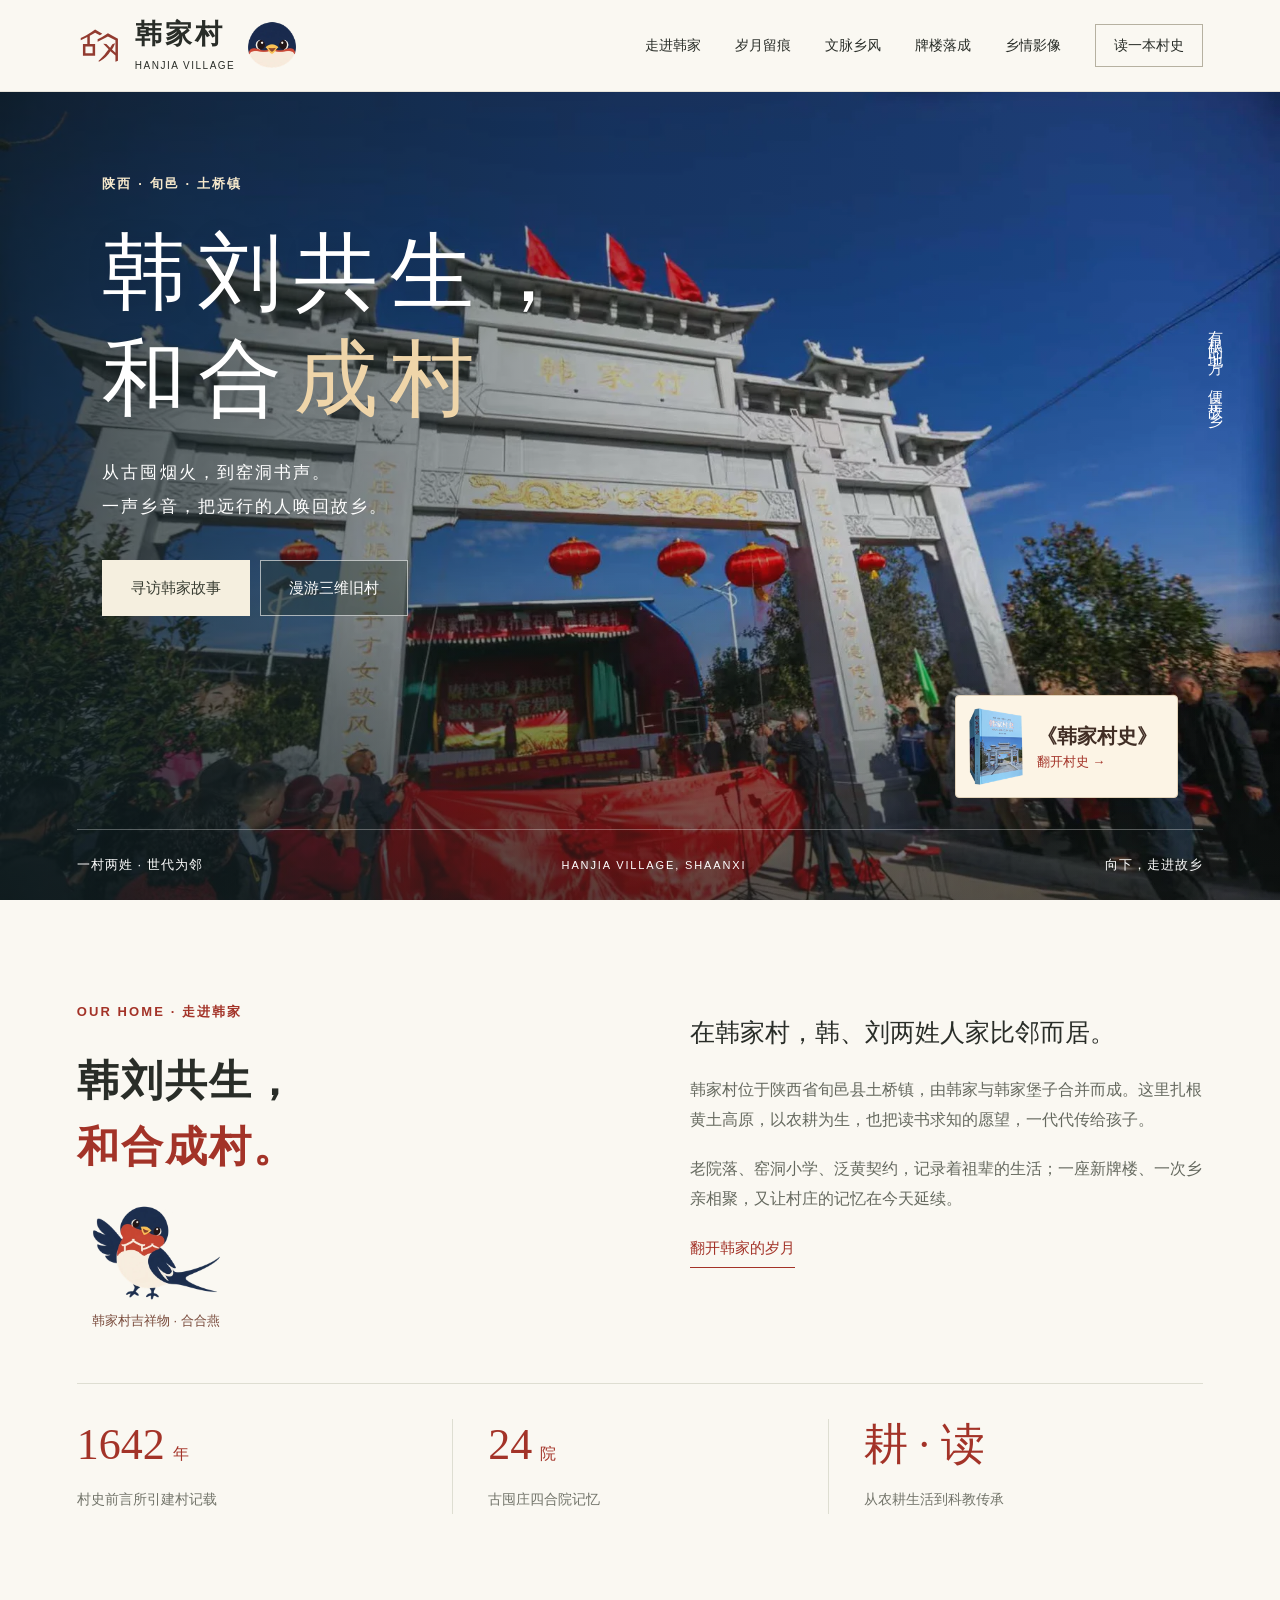
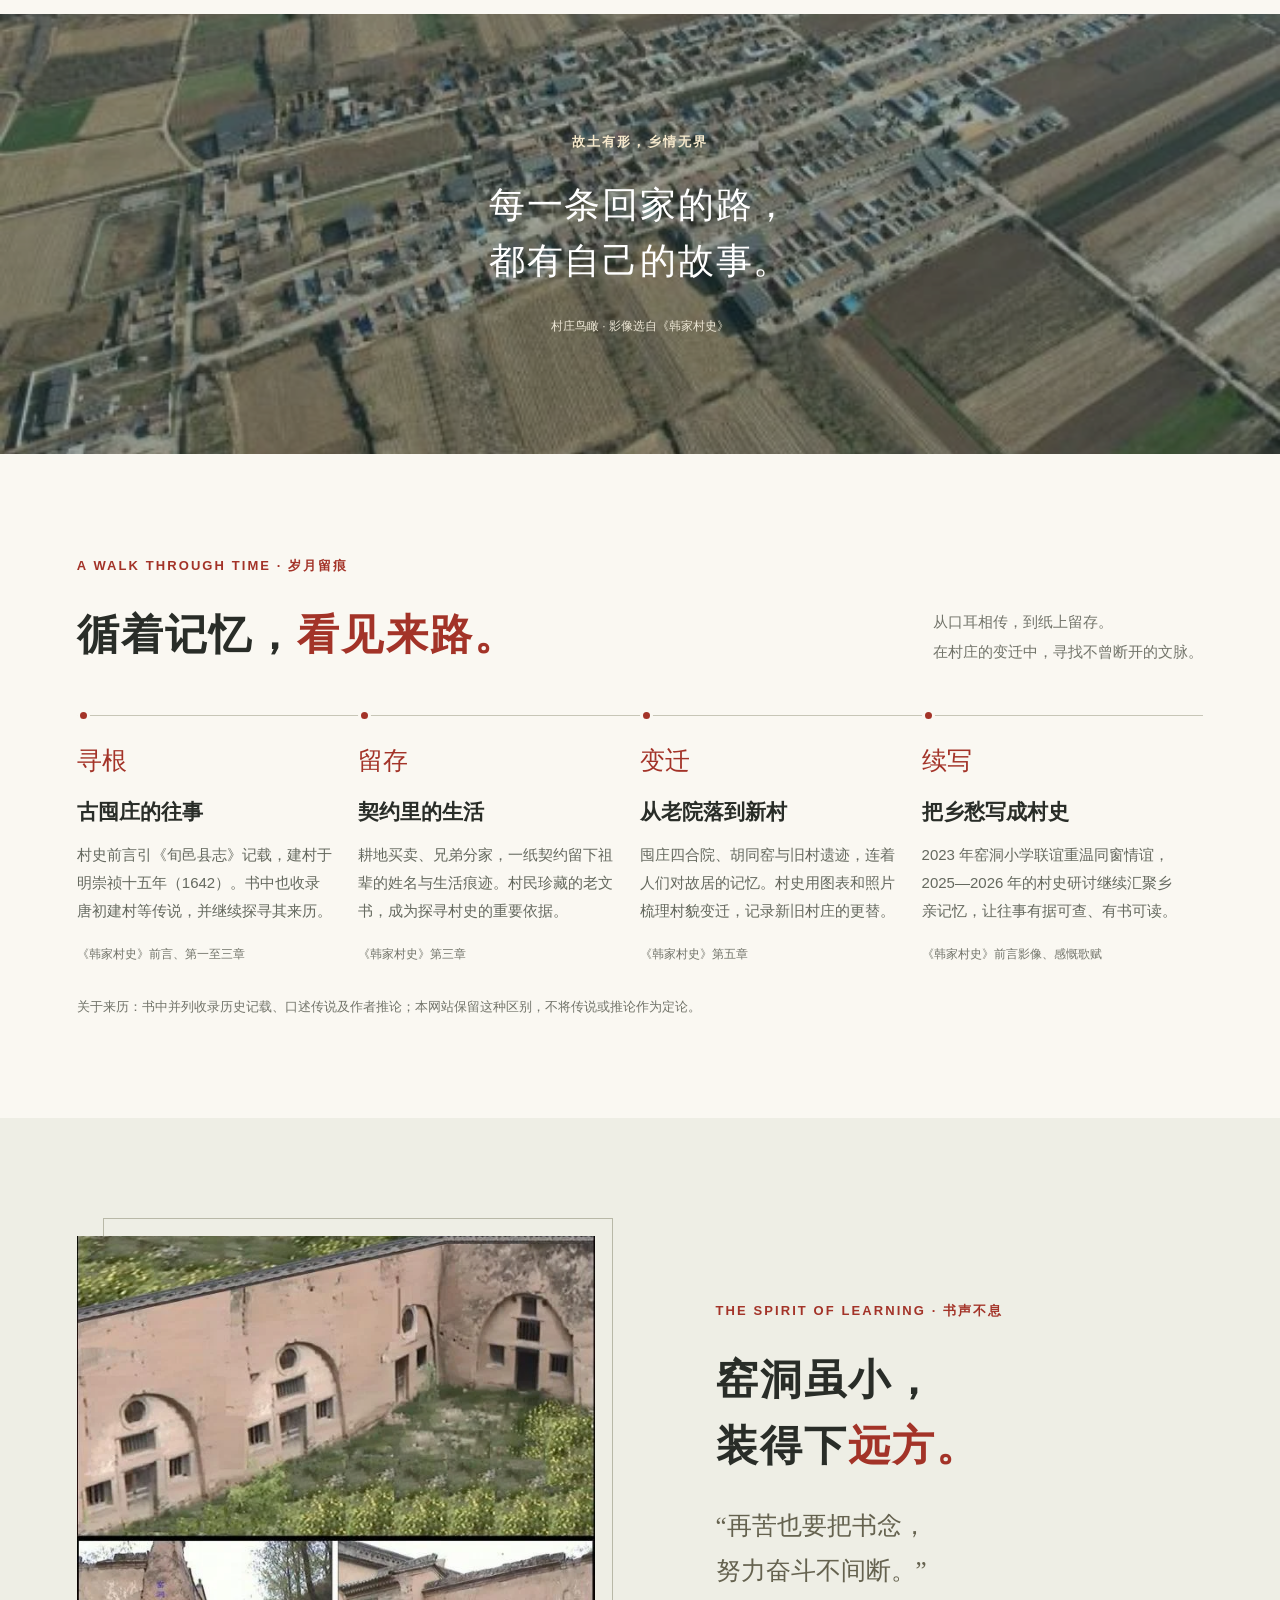
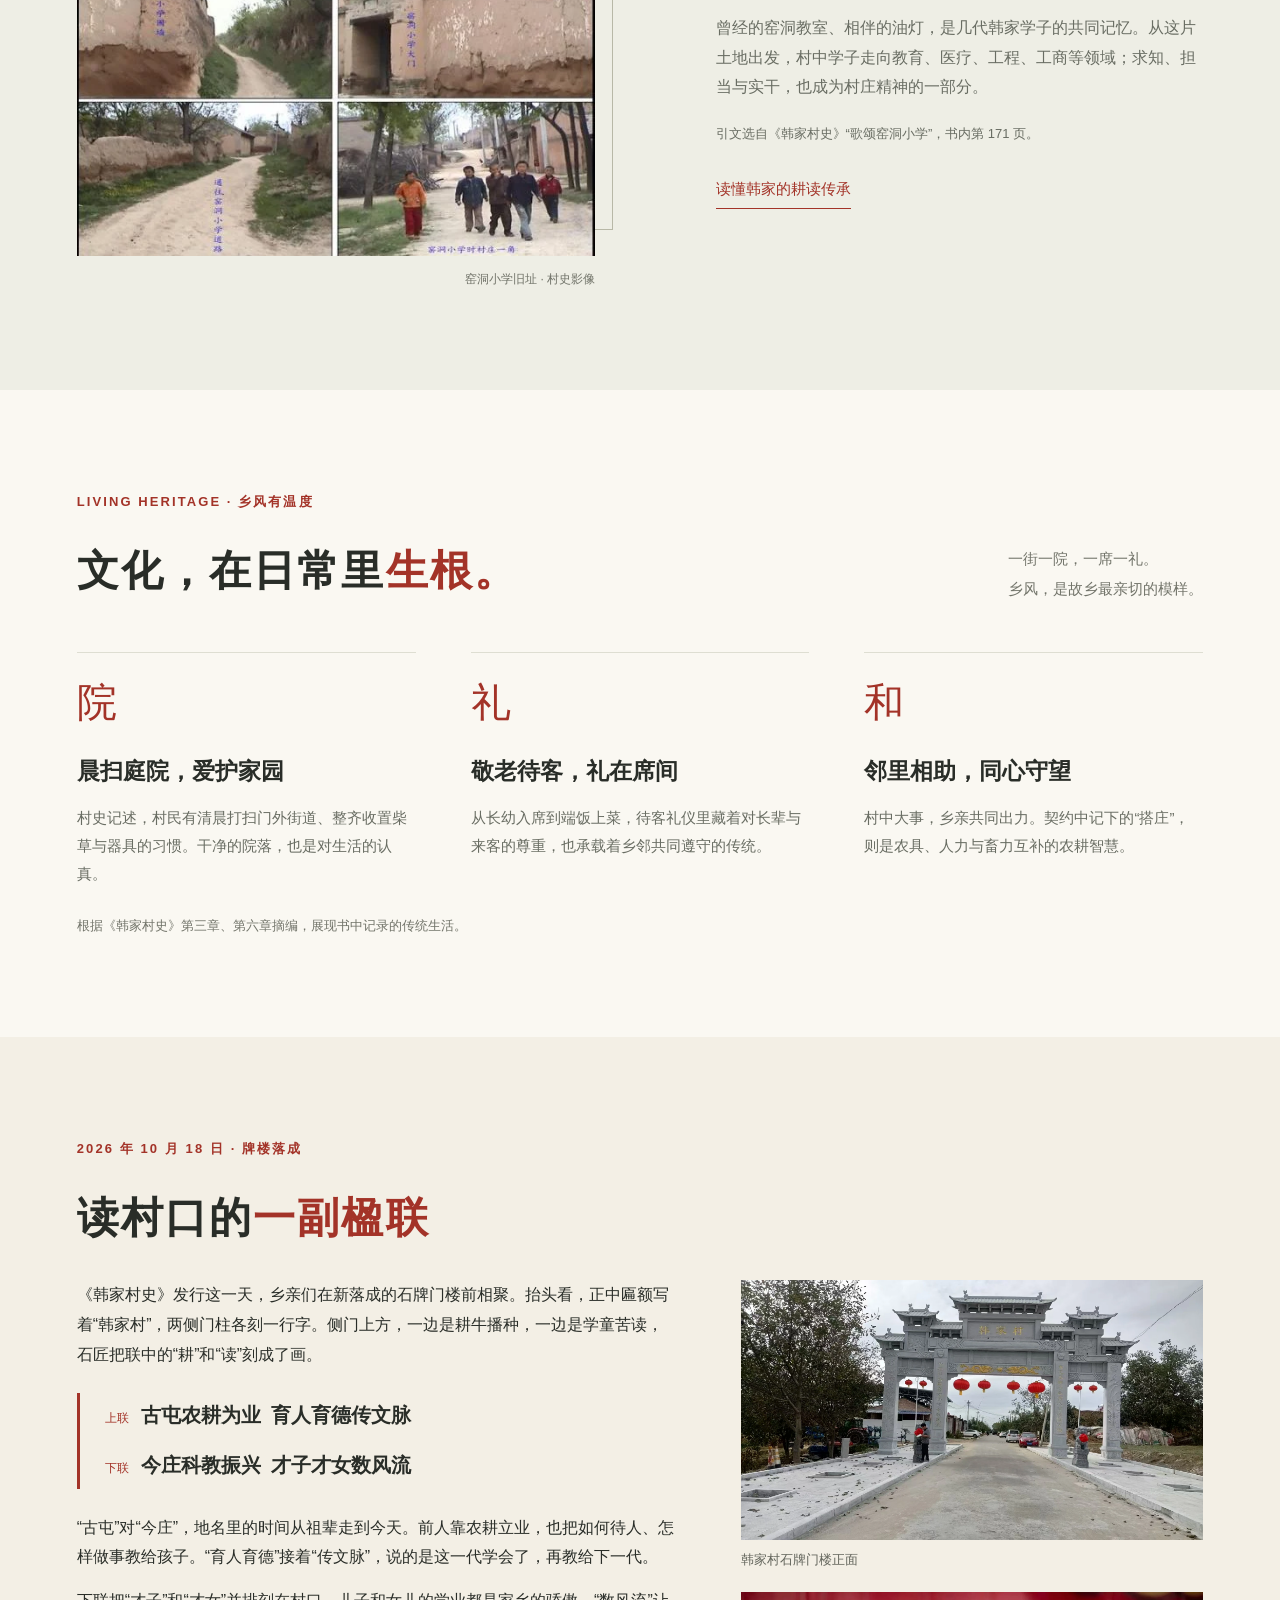
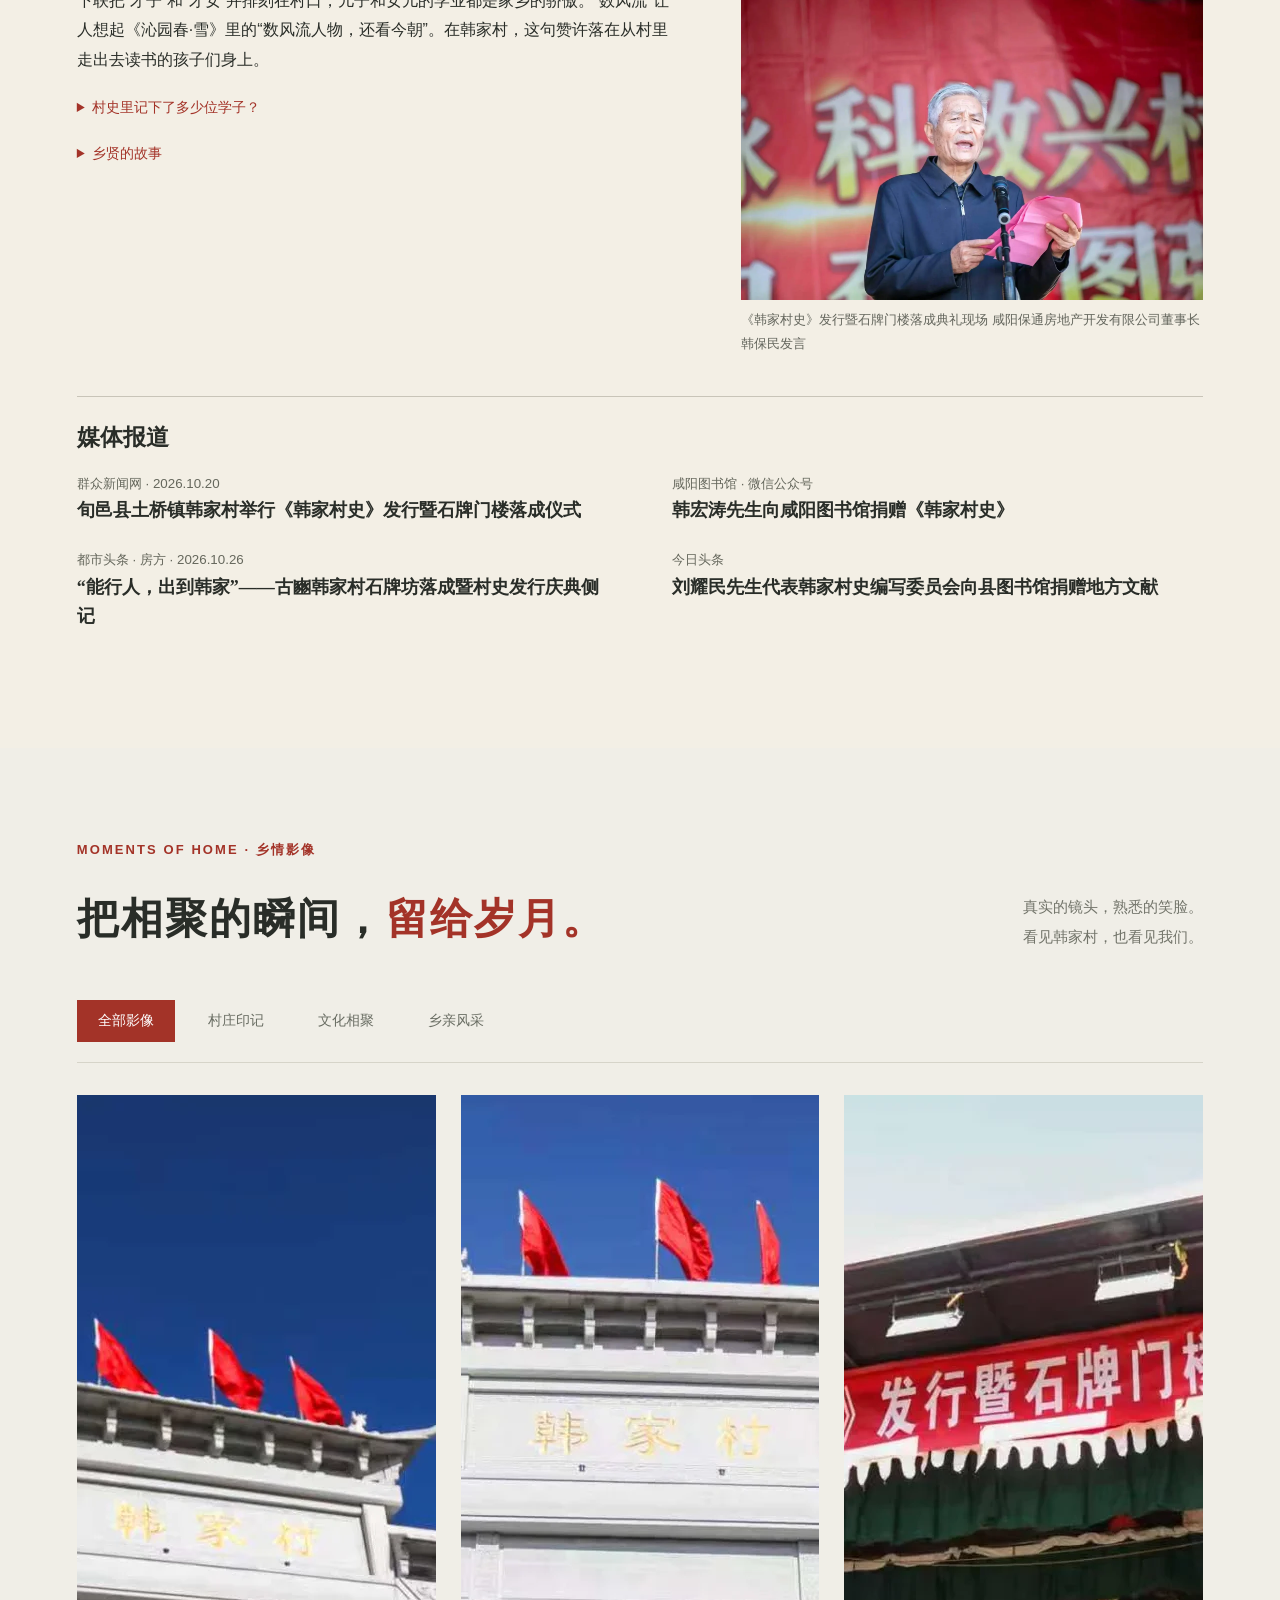
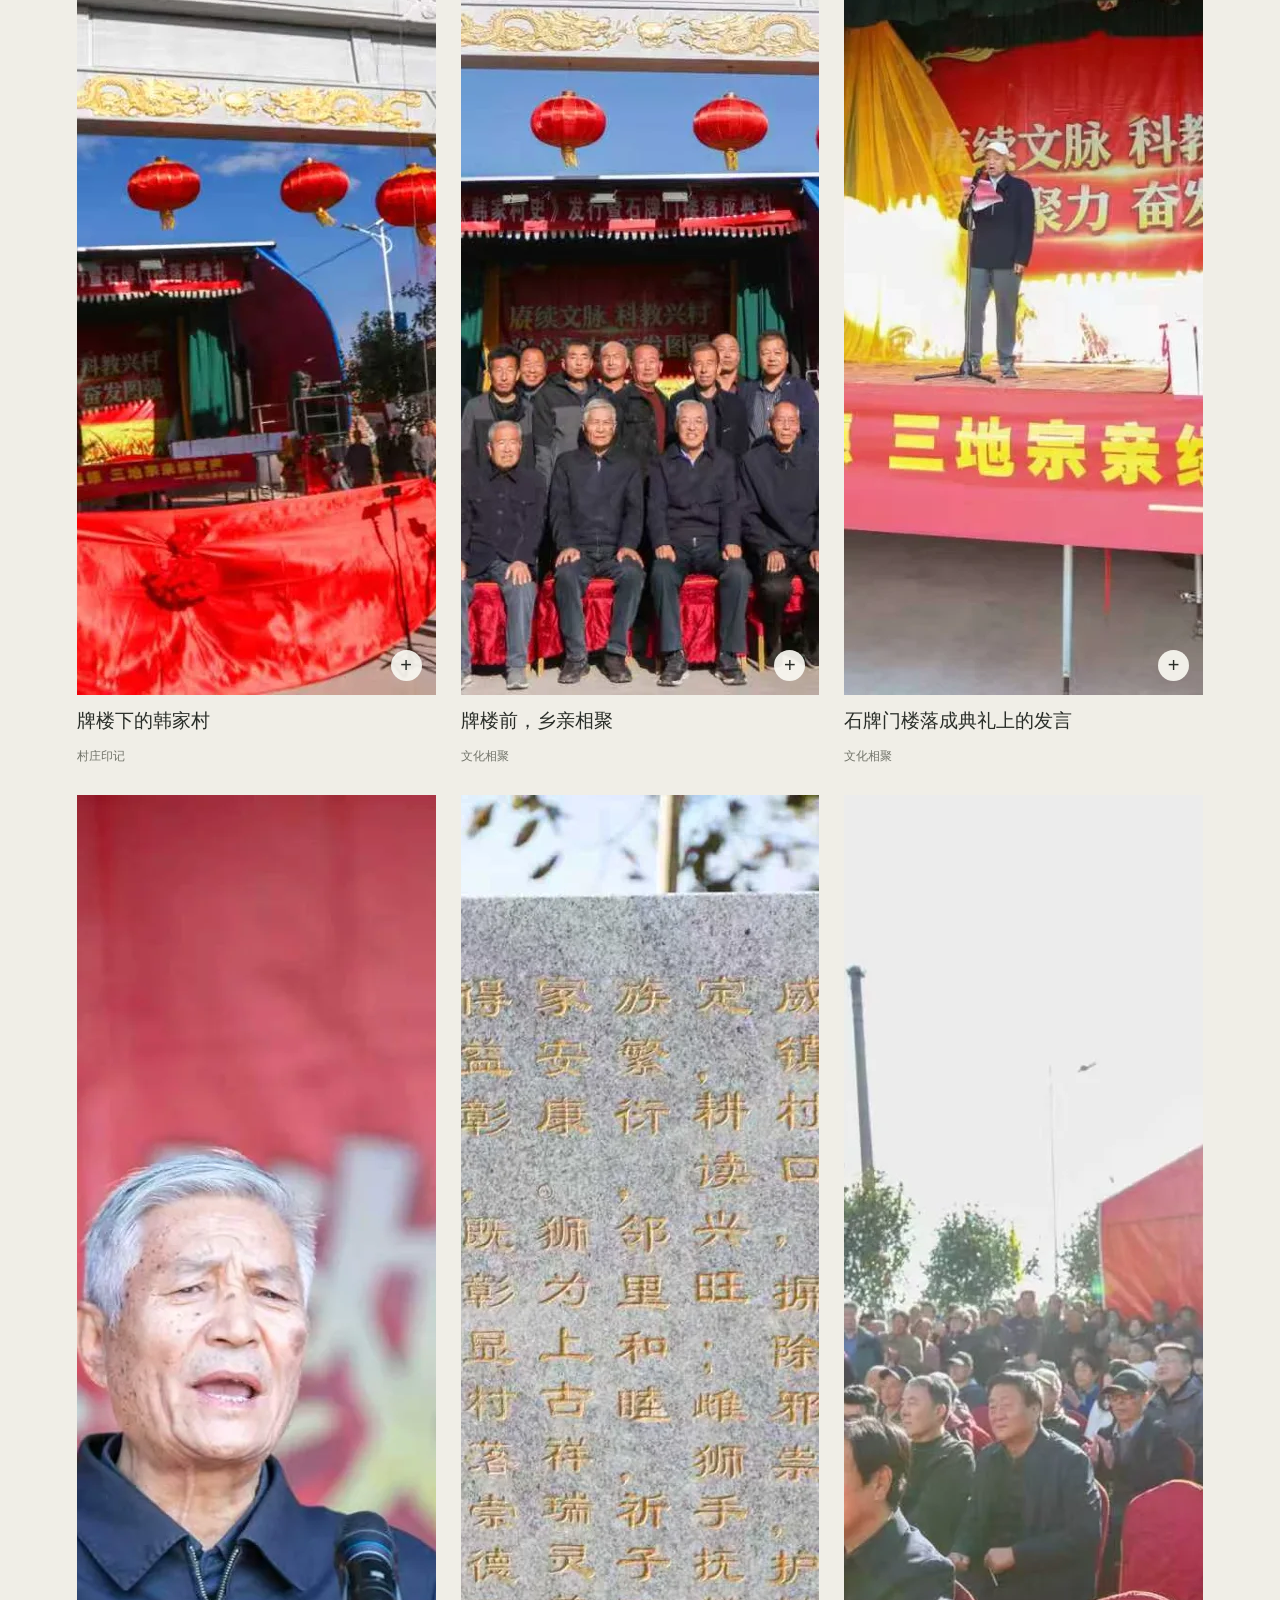
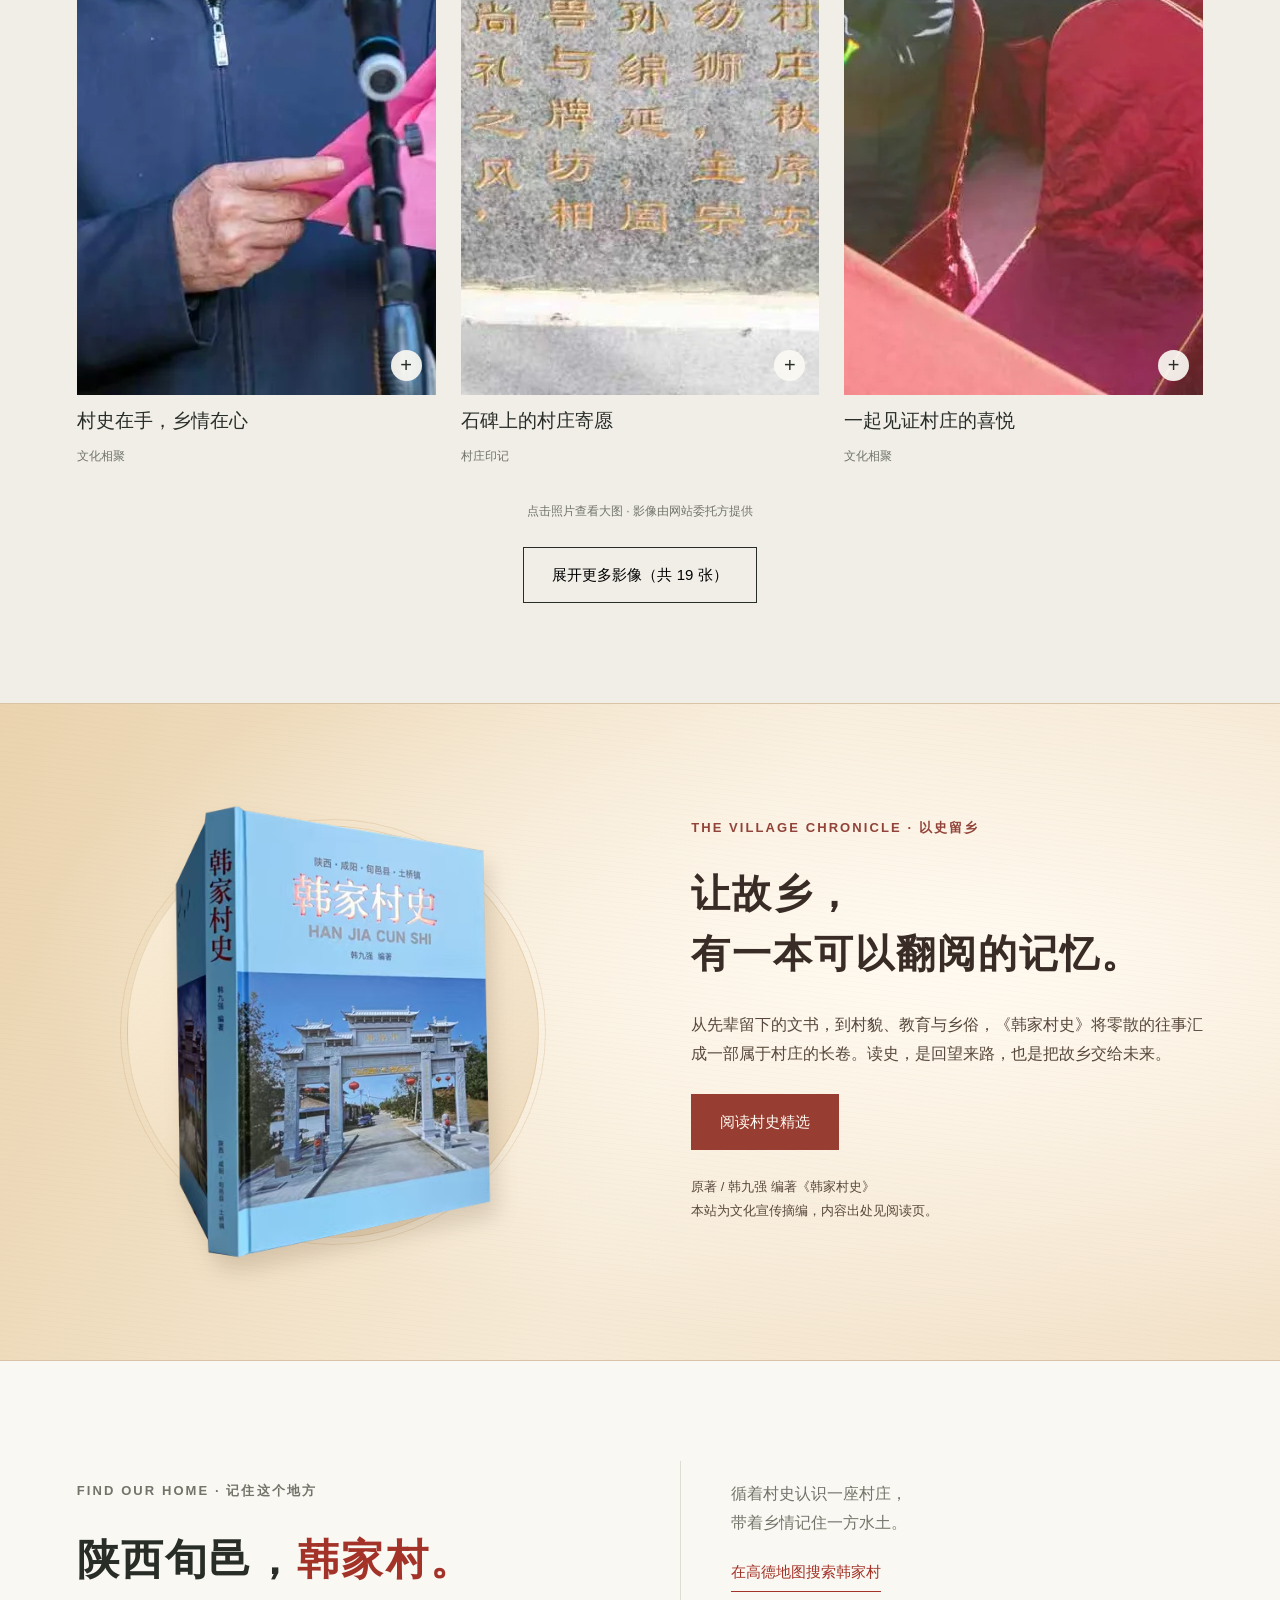
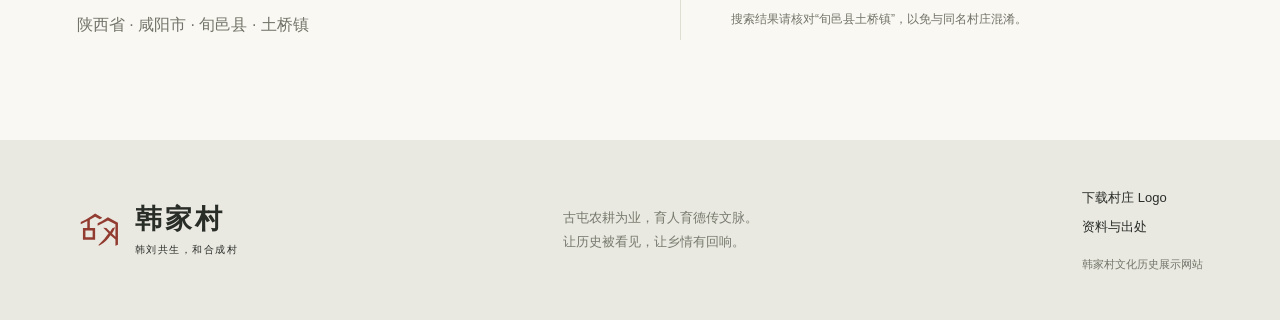
==== commit a6843e1e: "Restore visible book cover and reading entry" ====
--- a/index.html
+++ b/index.html
@@ -5,7 +5,7 @@
   <title>韩家村 · 韩刘共生，和合成村</title>
   <meta name="description" content="走进陕西省旬邑县土桥镇韩家村。从古囤农耕到窑洞书声，在村史、乡风和真实影像中，读懂一方故土的文化传承。">
   <meta name="theme-color" content="#a33328"><link rel="icon" type="image/svg+xml" href="assets/logo.svg">
-  <link rel="stylesheet" href="style.css?v=20261120-elder-link"><script src="script.js?v=20261120-press" defer></script>
+  <link rel="stylesheet" href="style.css?v=book-cover-1"><script src="script.js?v=20261120-press" defer></script>
 </head>
 <body>
 <a class="skip" href="#main">跳至正文</a>
@@ -19,6 +19,7 @@
   <img class="hero-image" src="assets/photos/memory-06.webp" alt="蓝天下的韩家村石牌楼，门前挂着红灯笼" fetchpriority="high" width="1800" height="1200">
   <div class="hero-shade"></div>
   <div class="hero-content"><p class="eyebrow light">陕西 · 旬邑 · 土桥镇</p><h1>韩刘共生，<br>和合<span>成村</span></h1><p class="hero-description">从古囤烟火，到窑洞书声。<br>一声乡音，把远行的人唤回故乡。</p><a class="button cream" href="#about">寻访韩家故事</a> <a id="walk-entry" class="button walk-entry" href="village-walk.html">漫游三维旧村</a></div>
+  <a class="hero-book" href="#reading"><img src="assets/photos/hanjia-book.png" alt="" width="377" height="537"><span>《韩家村史》<small>翻开村史 →</small></span></a>
   <div class="hero-bottom"><span>一村两姓 · 世代为邻</span><span>HANJIA VILLAGE, SHAANXI</span><a href="#about">向下，走进故乡</a></div>
   <div class="vertical-note" aria-hidden="true">有根的地方，便是故乡</div>
 </section>
@@ -114,7 +115,7 @@
   <div class="photo-grid" id="photo-grid"></div><p class="gallery-note">点击照片查看大图 · 影像由网站委托方提供</p>
   <button class="button outline more-photos" id="more-photos">展开更多影像</button>
 </section>
-<section class="reading section" id="reading"><div class="book-art"><img class="book-photo" src="assets/photos/hanjia-book.png" width="377" height="537" loading="lazy" alt="韩九强编著《韩家村史》实物，蓝色书封上印有韩家村牌楼"></div><div><p class="eyebrow">THE VILLAGE CHRONICLE · 以史留乡</p><h2>让故乡，<br>有一本可以翻阅的记忆。</h2><p>从先辈留下的文书，到村貌、教育与乡俗，《韩家村史》将零散的往事汇成一部属于村庄的长卷。读史，是回望来路，也是把故乡交给未来。</p><a class="button red-button" href="village-history.html">阅读村史精选</a><p class="reading-credit">原著 / 韩九强 编著《韩家村史》<br>本站为文化宣传摘编，内容出处见阅读页。</p></div></section>
+<section class="reading section" id="reading"><a class="book-art" href="village-history.html" aria-label="翻开《韩家村史》精选"><img class="book-photo" src="assets/photos/hanjia-book.png" width="377" height="537" loading="lazy" alt="韩九强编著《韩家村史》实物，蓝色书封上印有韩家村牌楼"></a><div><p class="eyebrow">THE VILLAGE CHRONICLE · 以史留乡</p><h2>让故乡，<br>有一本可以翻阅的记忆。</h2><p>从先辈留下的文书，到村貌、教育与乡俗，《韩家村史》将零散的往事汇成一部属于村庄的长卷。读史，是回望来路，也是把故乡交给未来。</p><a class="button red-button" href="village-history.html">阅读村史精选</a><p class="reading-credit">原著 / 韩九强 编著《韩家村史》<br>本站为文化宣传摘编，内容出处见阅读页。</p></div></section>
 <section class="visit section" id="visit"><div><p class="eyebrow">FIND OUR HOME · 记住这个地方</p><h2>陕西旬邑，<span class="red">韩家村。</span></h2><p>陕西省 · 咸阳市 · 旬邑县 · 土桥镇</p></div><div><p>循着村史认识一座村庄，<br>带着乡情记住一方水土。</p><a class="text-link" href="https://www.amap.com/search?query=陕西省旬邑县土桥镇韩家村" target="_blank" rel="noopener noreferrer">在高德地图搜索韩家村</a><small>搜索结果请核对“旬邑县土桥镇”，以免与同名村庄混淆。</small></div></section>
 </main>
 <footer><a class="brand" href="#home"><img src="assets/logo.svg" width="45" height="45" alt=""><span>韩家村<small>韩刘共生，和合成村</small></span></a><p>古屯农耕为业，育人育德传文脉。<br>让历史被看见，让乡情有回响。</p><div><a href="assets/logo.svg" download="韩家村-logo.svg">下载村庄 Logo</a><a href="village-history.html#sources">资料与出处</a><small>韩家村文化历史展示网站</small></div></footer>
--- a/style.css
+++ b/style.css
@@ -100,3 +100,28 @@
 .elder-prose .seated-portrait { width:min(100%,260px); margin-inline:auto; }
 .elder-prose h4 { margin:22px 0 8px; font:600 19px/1.6 var(--serif); }
 .elder-prose .elder-note { border-left:2px solid #af9b7f; padding-left:12px; color:#5c594d; font-size:13px; line-height:1.8; }
+
+.hero-book {
+  position:absolute;
+  right:8vw;
+  bottom:102px;
+  display:flex;
+  align-items:center;
+  gap:14px;
+  padding:12px 20px 12px 13px;
+  border:1px solid #e1d2b9;
+  border-radius:4px;
+  background:#fcf4e5;
+  color:#412e25;
+  box-shadow:0 5px 18px #18202233;
+  font:600 20px/1.5 var(--serif);
+}
+.hero-book img { width:54px; height:auto; }
+.hero-book small { display:block; color:var(--red); font:13px/1.7 var(--sans); }
+.hero-book:hover small { text-decoration:underline; }
+.article-book { float:right; width:clamp(78px,16vw,140px); height:auto; margin:0 0 15px 20px; }
+.article-page h2 { clear:both; }
+@media(max-width:700px){
+  .hero-book { left:30px; right:auto; bottom:85px; padding:7px 14px 7px 8px; gap:8px; font-size:16px; }
+  .hero-book img { width:37px; }
+}
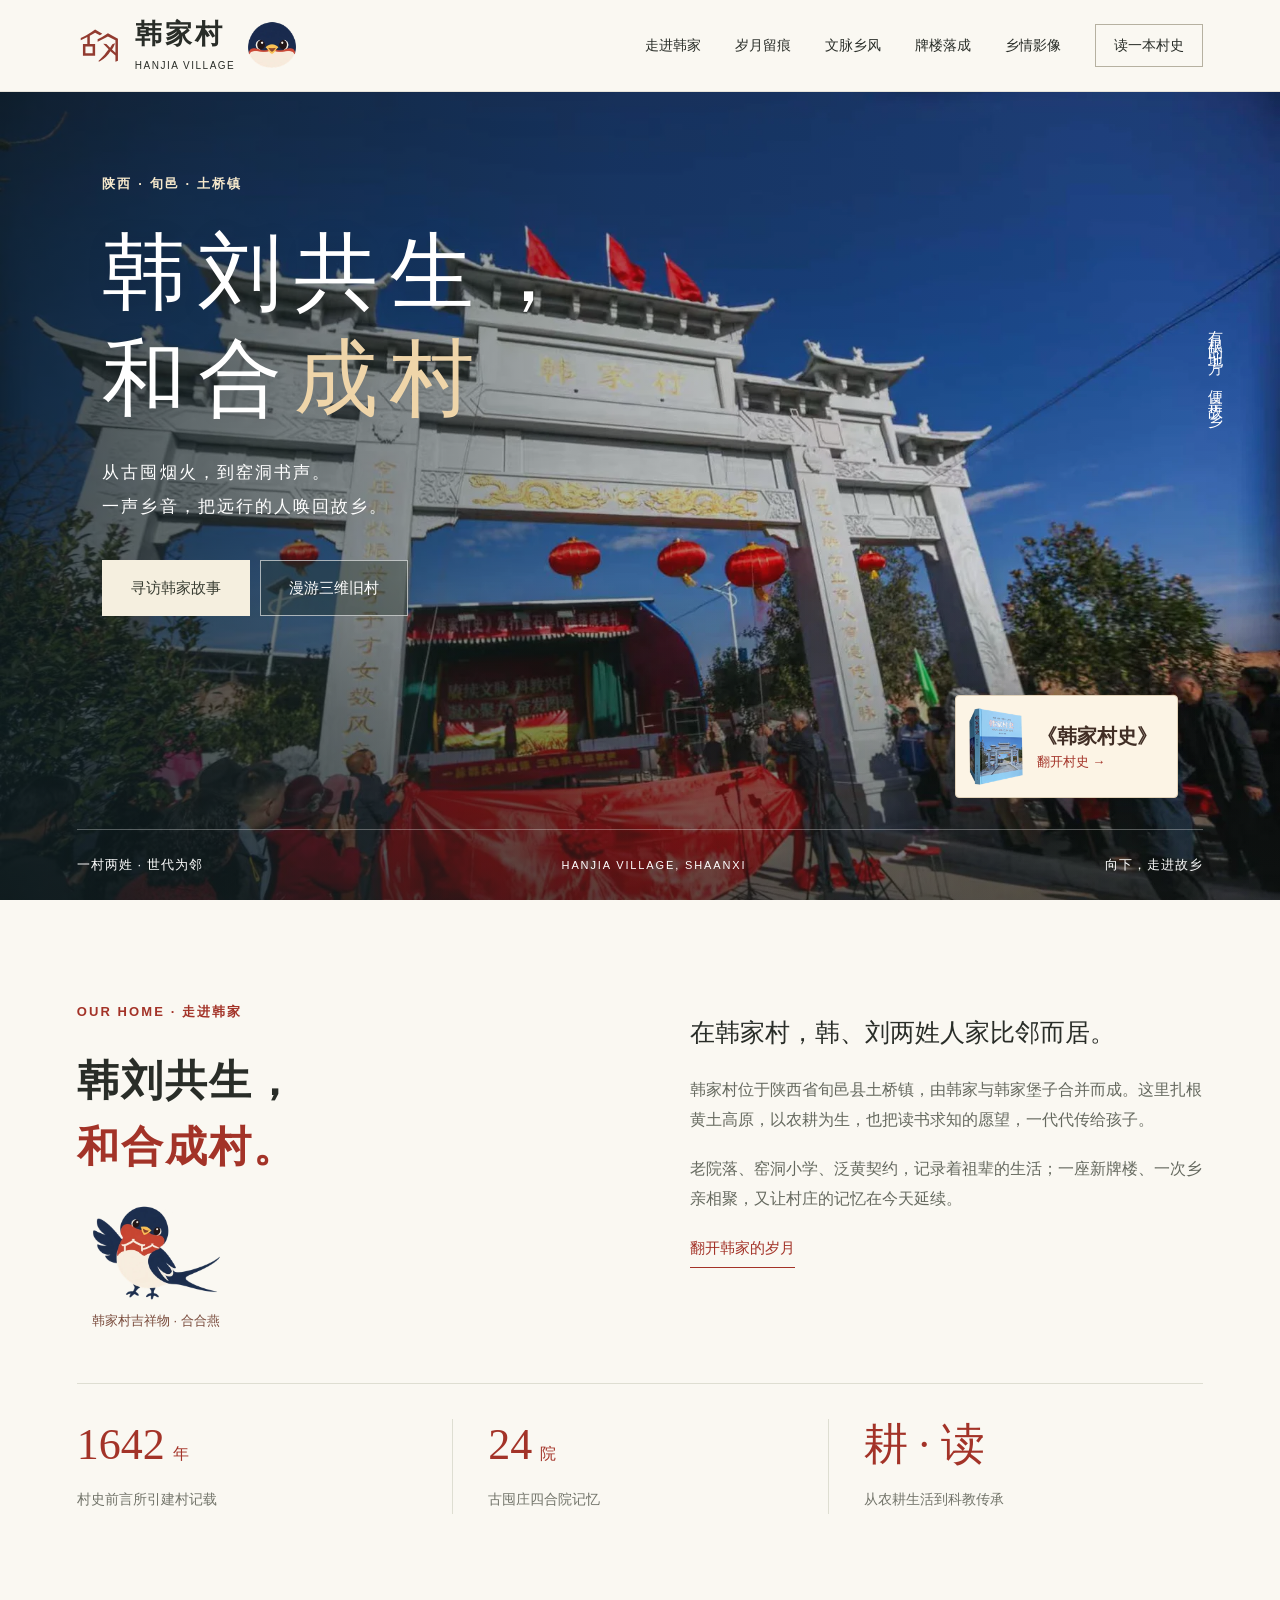
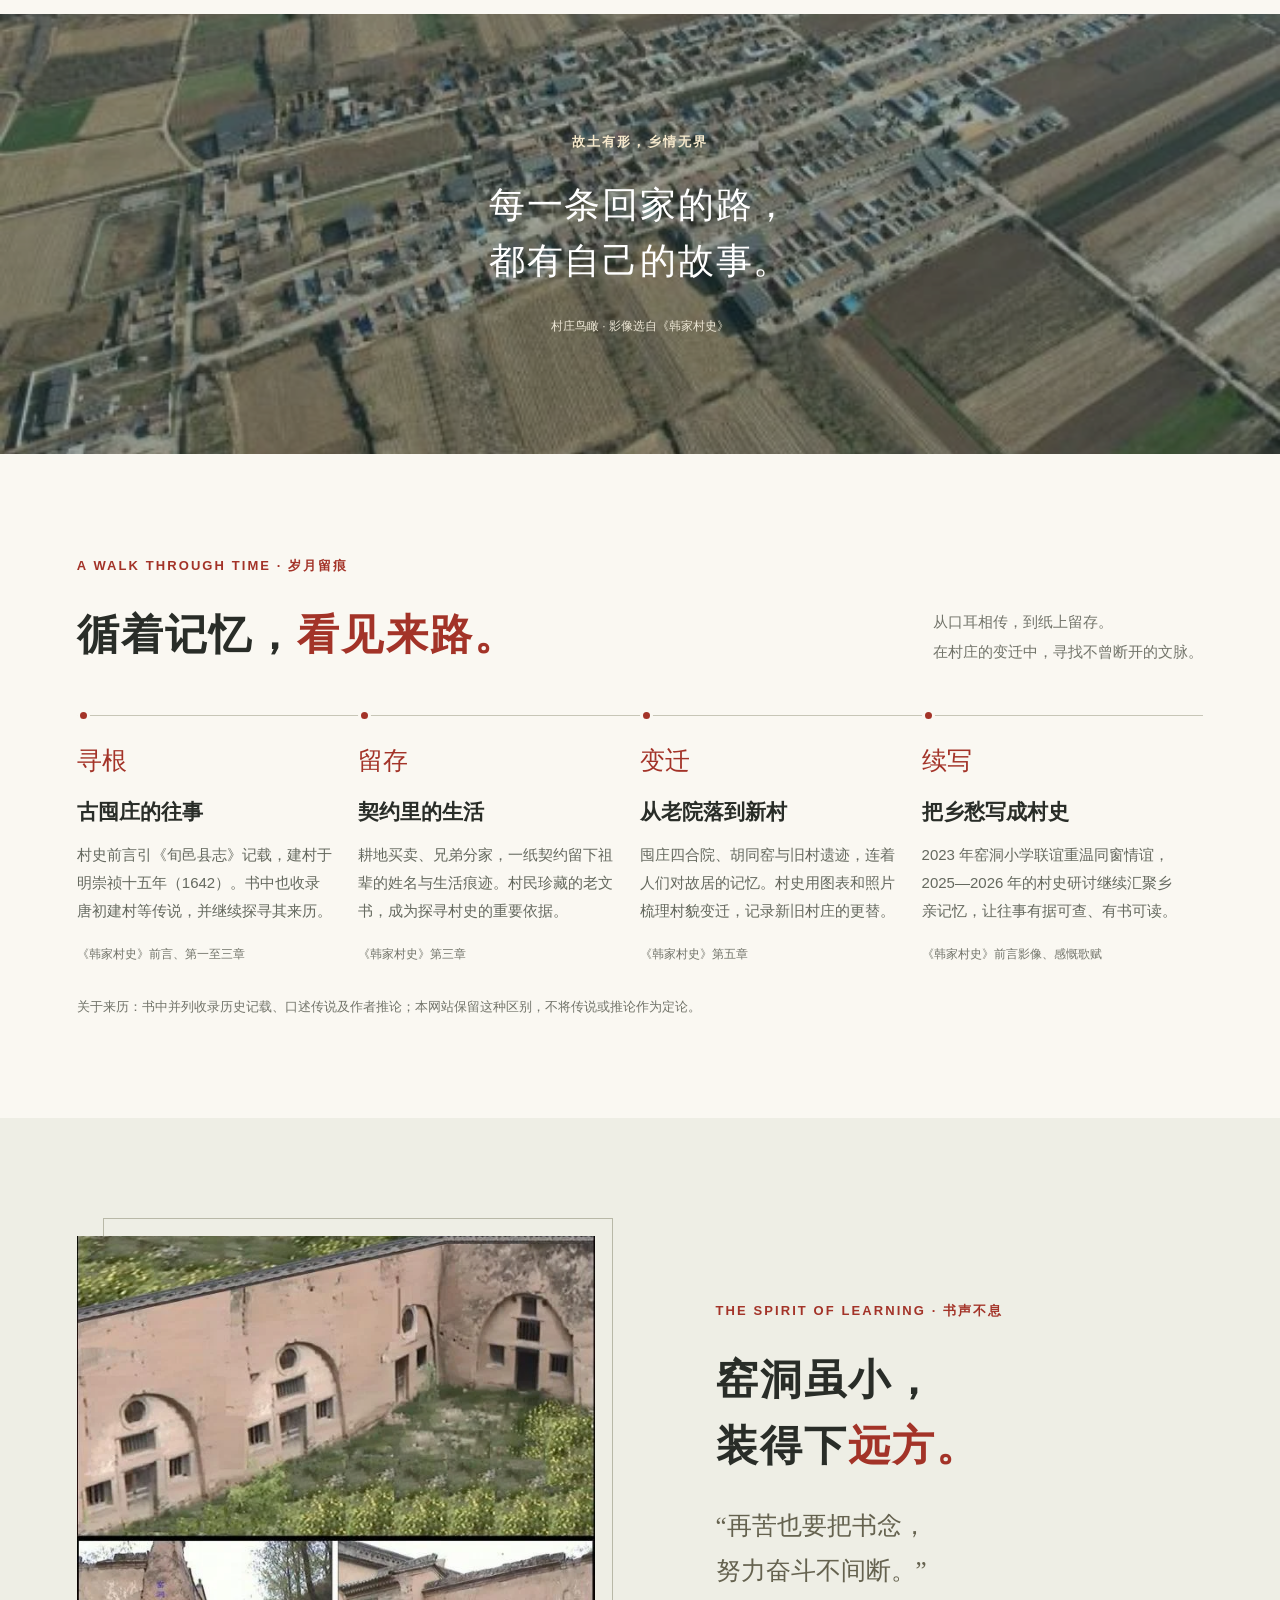
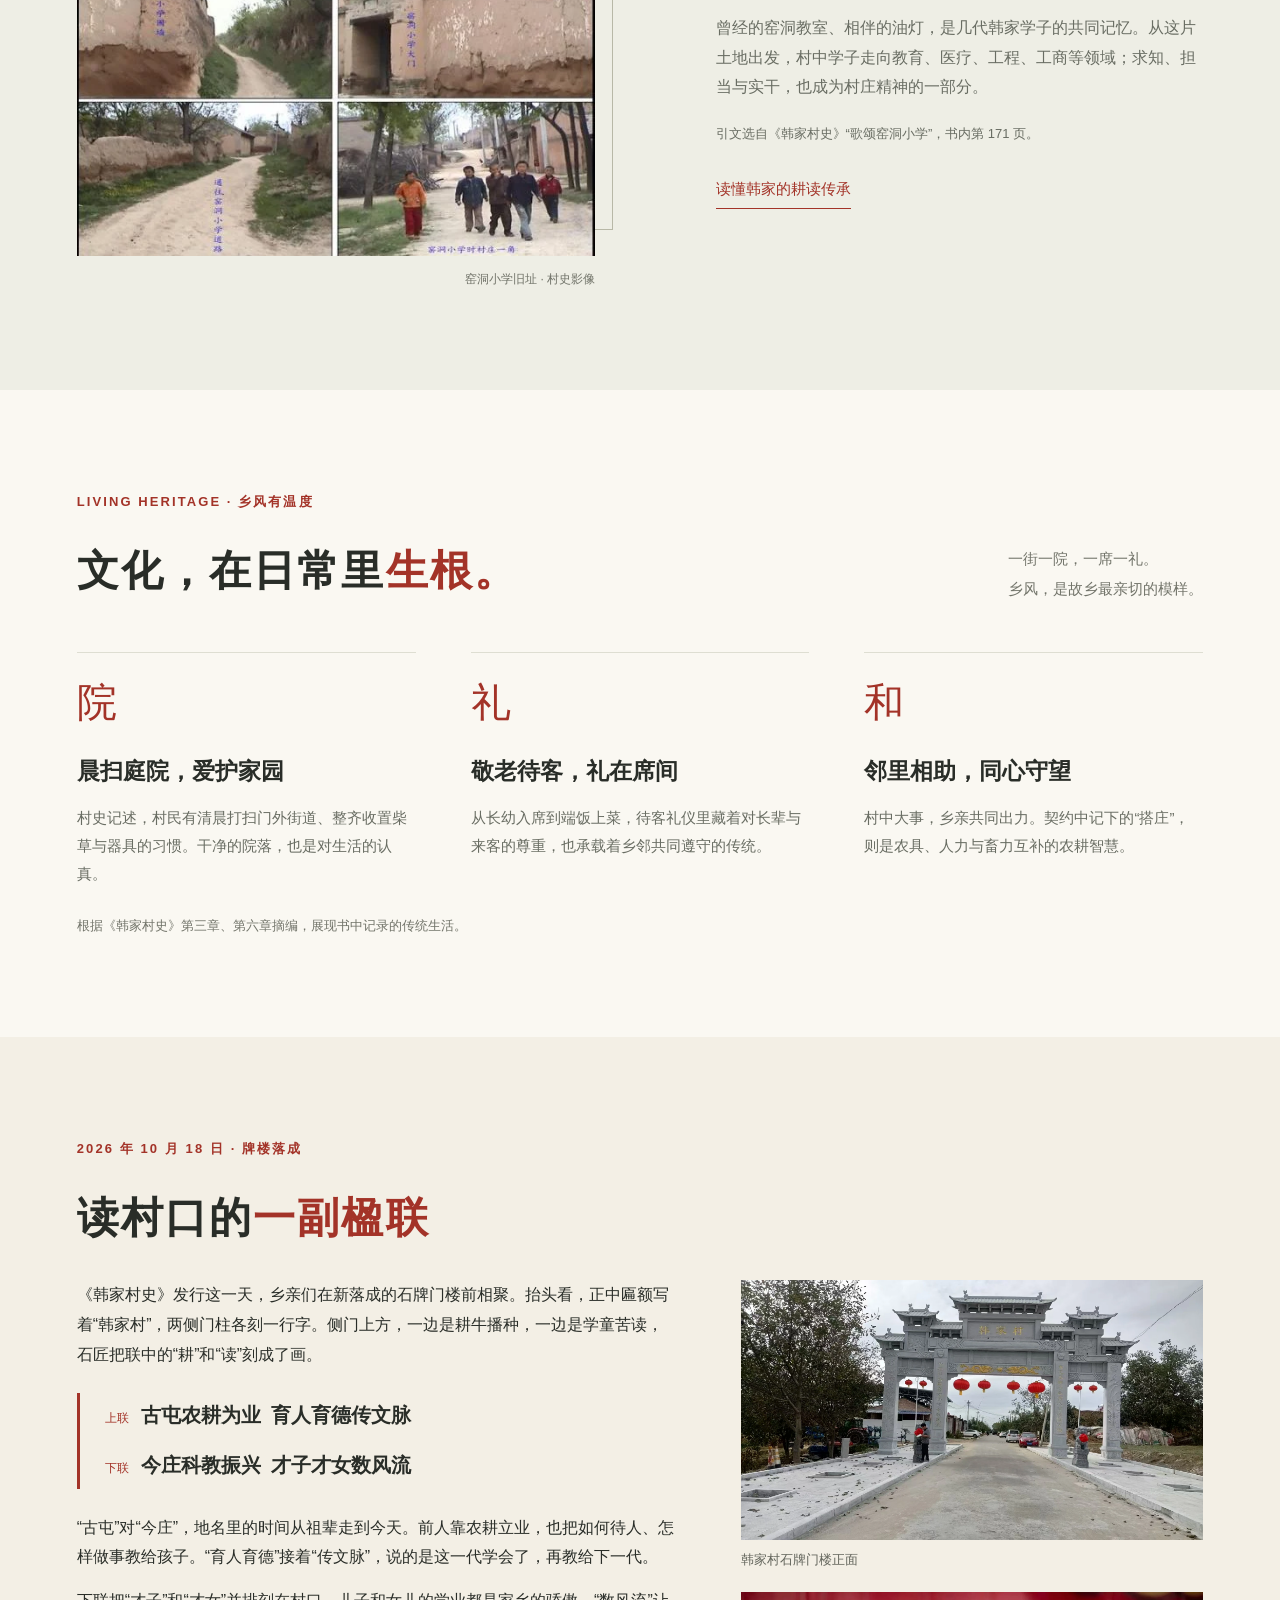
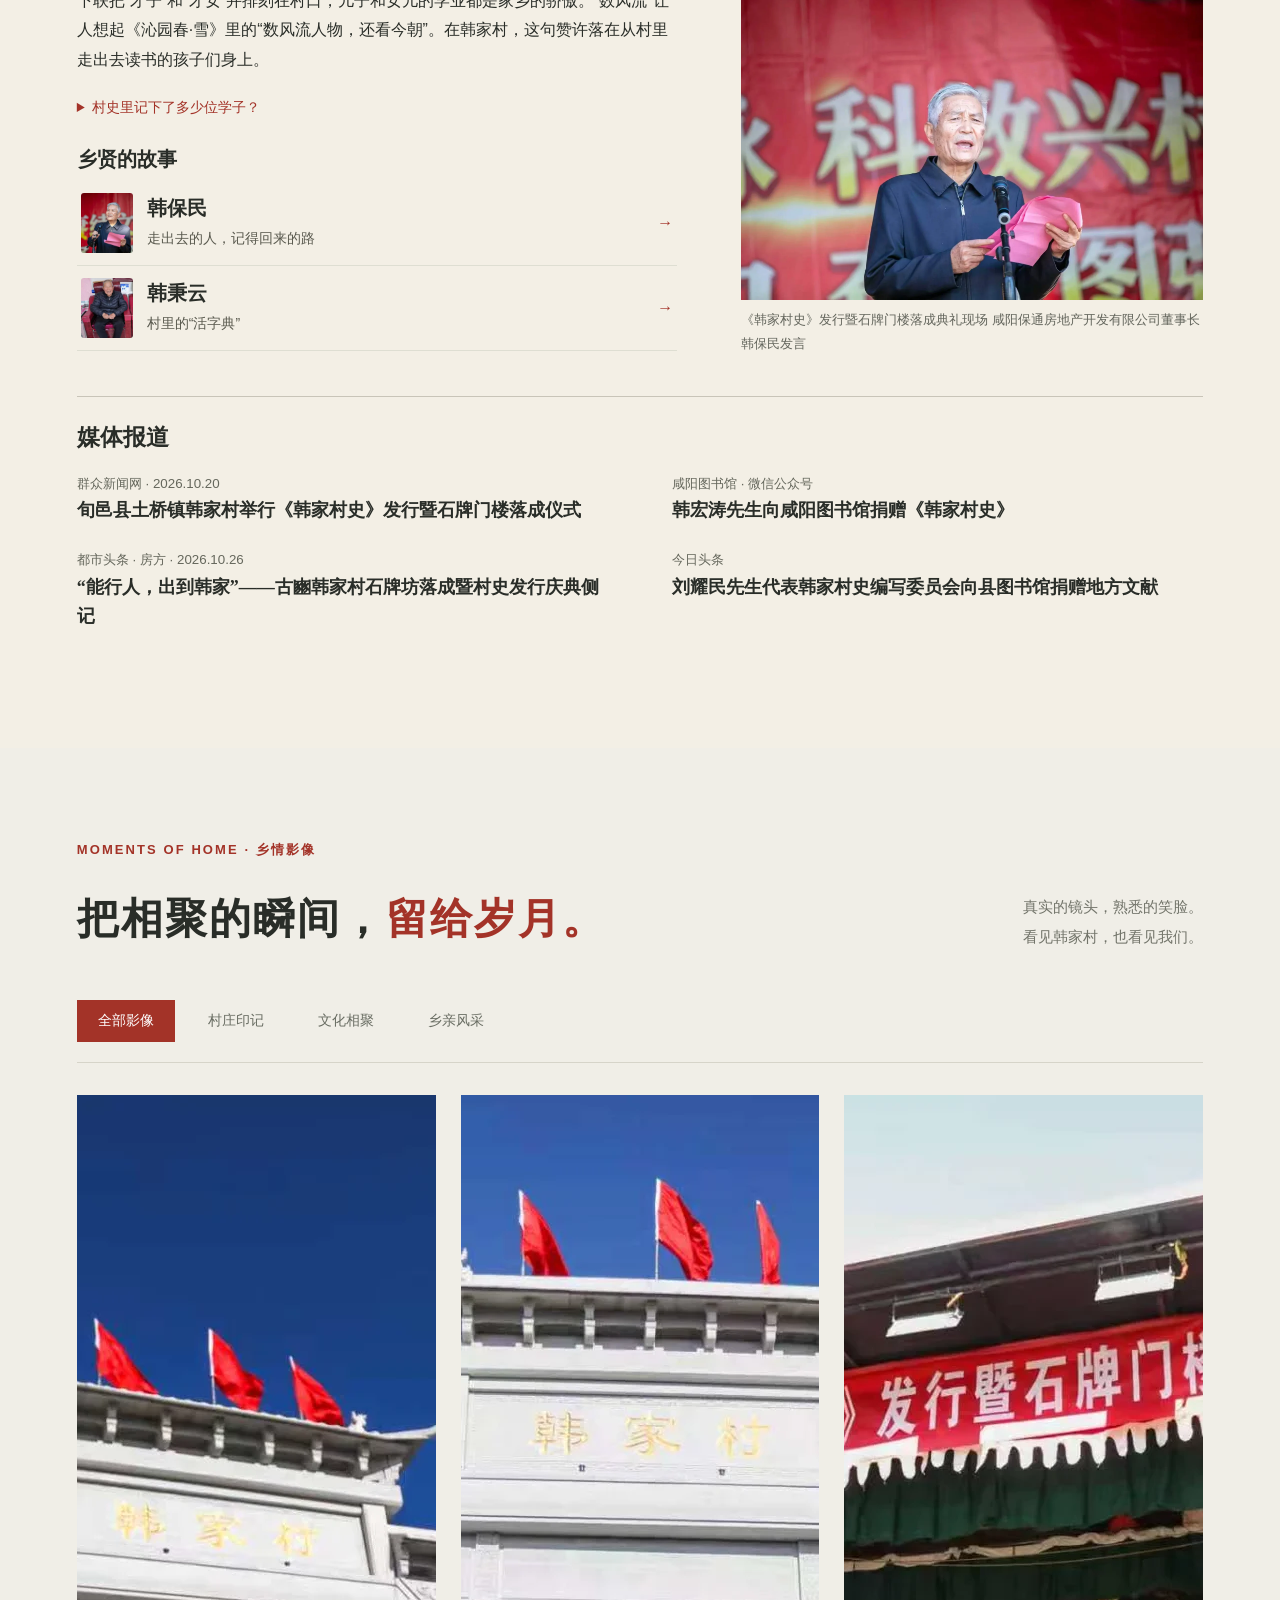
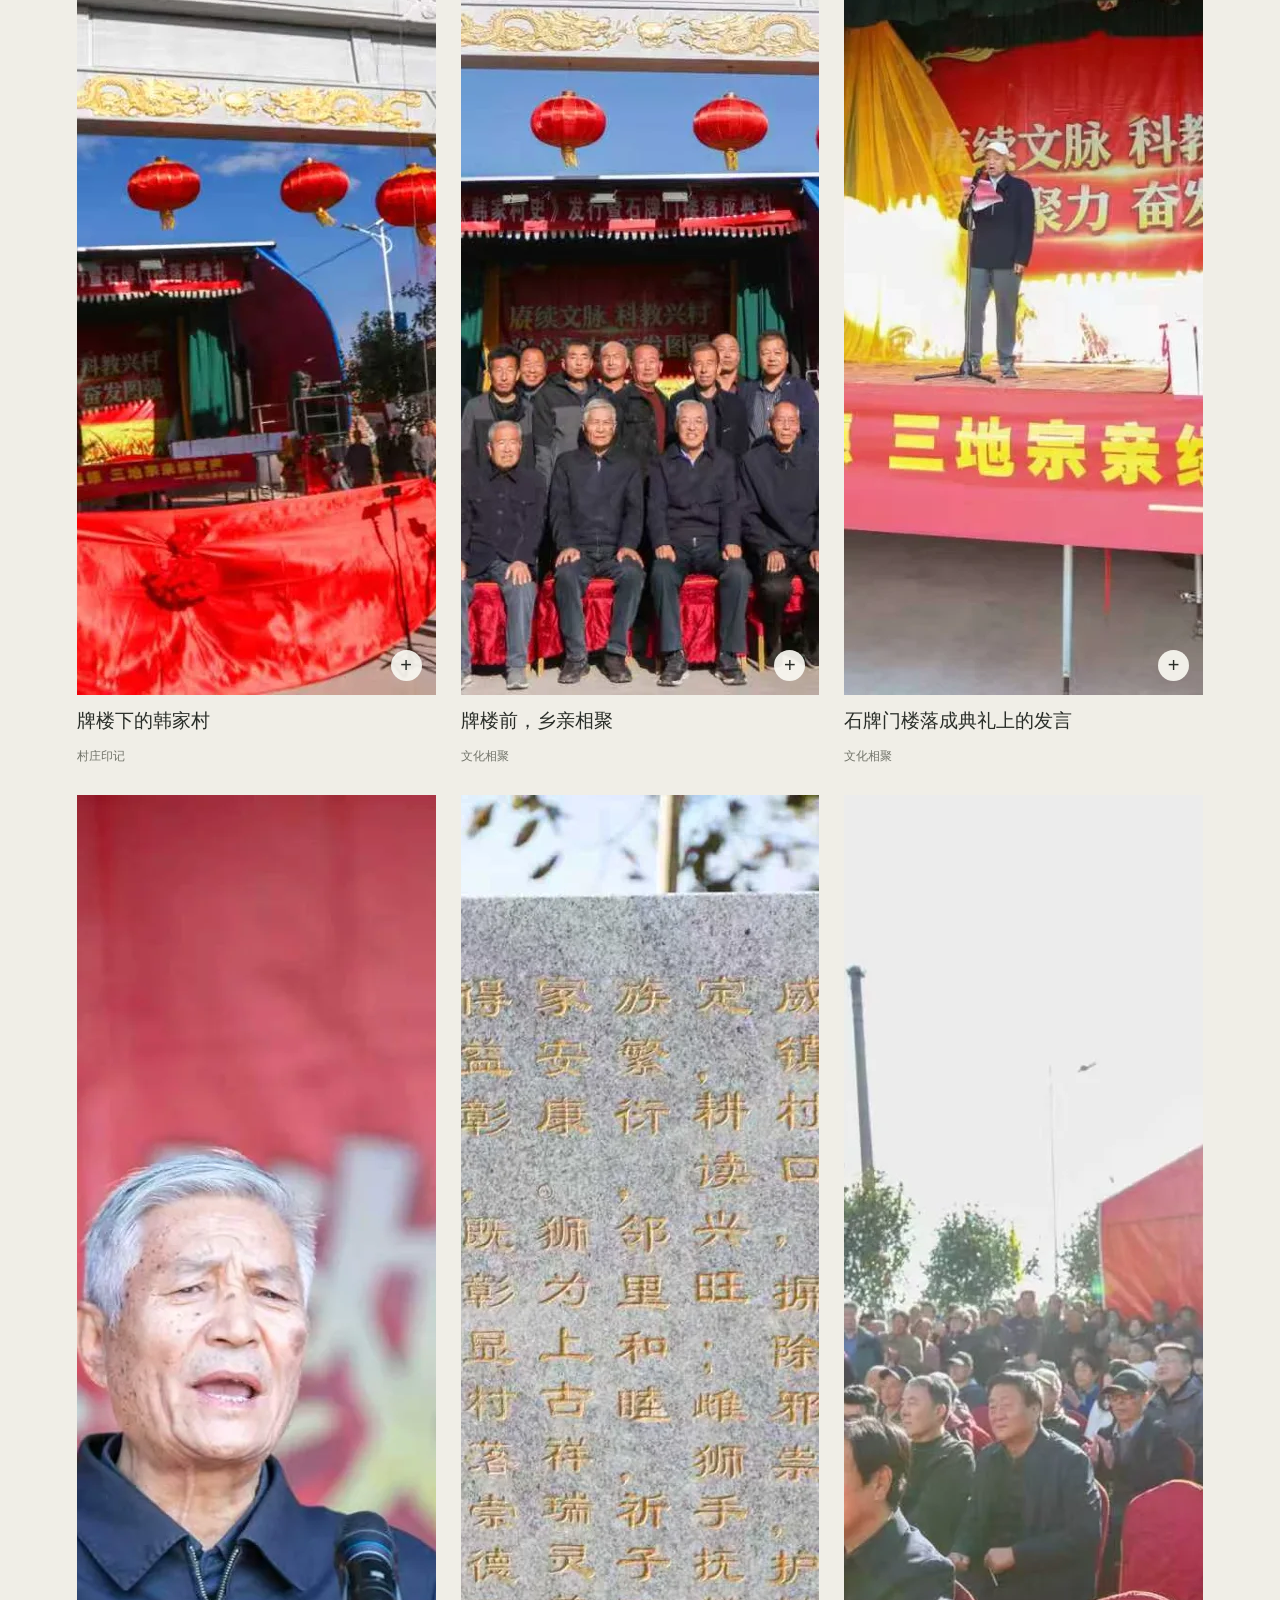
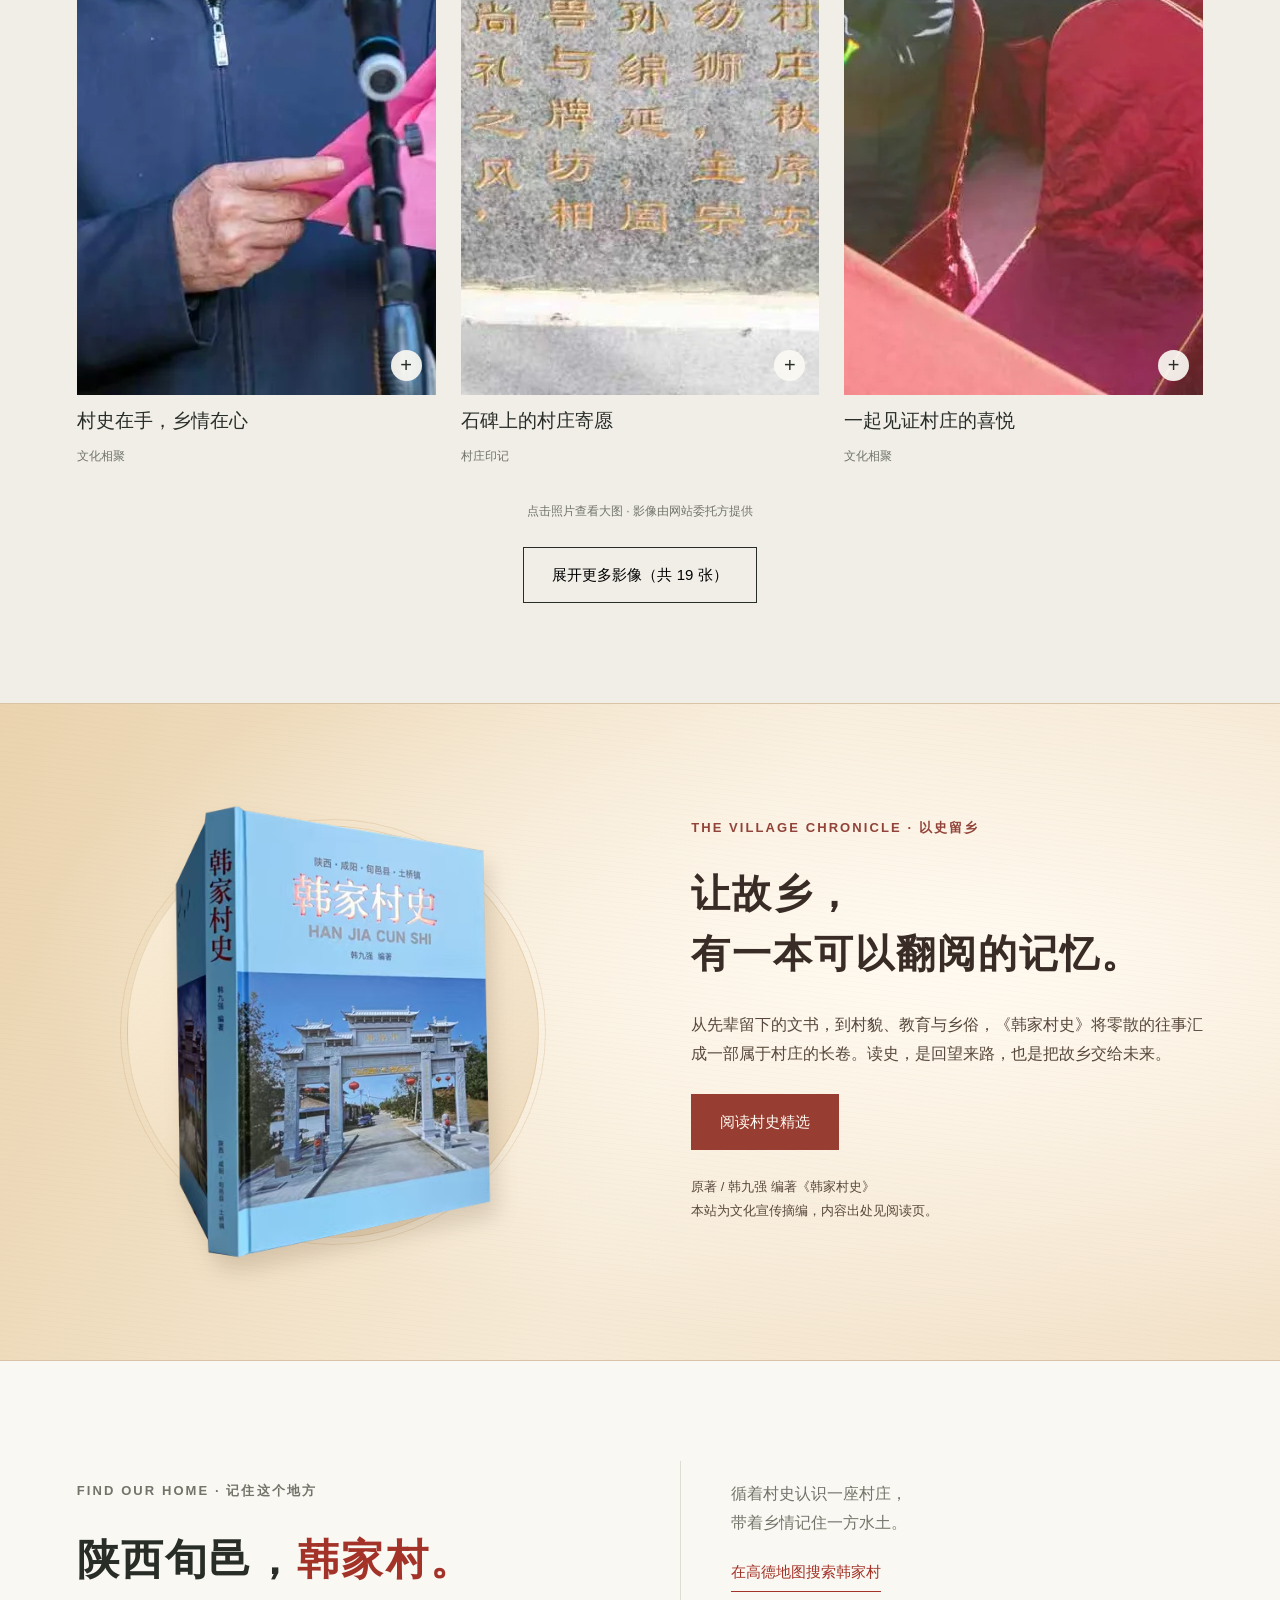
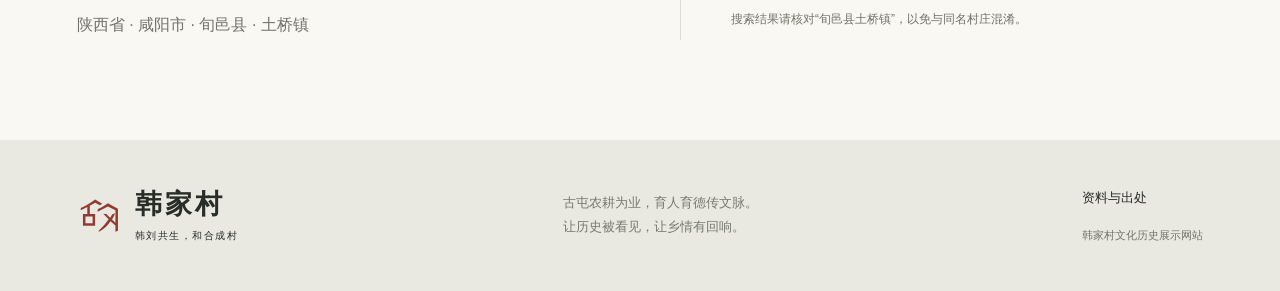
==== commit 276fc130: "Publish separate village elder stories and remove logo download links" ====
--- a/index.html
+++ b/index.html
@@ -5,7 +5,7 @@
   <title>韩家村 · 韩刘共生，和合成村</title>
   <meta name="description" content="走进陕西省旬邑县土桥镇韩家村。从古囤农耕到窑洞书声，在村史、乡风和真实影像中，读懂一方故土的文化传承。">
   <meta name="theme-color" content="#a33328"><link rel="icon" type="image/svg+xml" href="assets/logo.svg">
-  <link rel="stylesheet" href="style.css?v=book-cover-1"><script src="script.js?v=20261120-press" defer></script>
+  <link rel="stylesheet" href="style.css?v=elder-pages"><script src="script.js?v=20261120-press" defer></script>
 </head>
 <body>
 <a class="skip" href="#main">跳至正文</a>
@@ -61,38 +61,11 @@
       <p>“古屯”对“今庄”，地名里的时间从祖辈走到今天。前人靠农耕立业，也把如何待人、怎样做事教给孩子。“育人育德”接着“传文脉”，说的是这一代学会了，再教给下一代。</p>
       <p>下联把“才子”和“才女”并排刻在村口，儿子和女儿的学业都是家乡的骄傲。“数风流”让人想起《沁园春·雪》里的“数风流人物，还看今朝”。在韩家村，这句赞许落在从村里走出去读书的孩子们身上。</p>
       <details class="gate-note"><summary>村史里记下了多少位学子？</summary><p>据《韩家村史》第七章（书内第 199 页），从 2003 年至该书编写时，村中走出了 6 名博士研究生、25 名硕士研究生，其中女生 16 名。本次提供的楹联释文记为 6 位博士、24 位硕士，两份材料的硕士人数相差一位。</p></details>
-      <details class="gate-note" id="village-elders">
-        <summary>乡贤的故事</summary>
-        <details class="elder-story">
-          <summary><img src="assets/photos/han-baomin.webp" width="1080" height="720" alt="" loading="lazy"><span><strong>韩保民</strong><small>走出去的人，记得回来的路</small></span></summary>
-          <div class="elder-prose">
-            <figure><img src="assets/photos/han-baomin.webp" width="1080" height="720" alt="韩保民手持粉色讲稿，在石牌门楼落成典礼上致辞" loading="lazy"></figure>
-            <p>韩家村人说起“能行人，出到韩家”，头一个就是韩保民。他不是教授，不是官员，名片上印的是“咸阳宝通房地产开发有限公司董事长”。但在韩家村，这个名字的分量在村口那座巍然立着的石牌门楼上，也在《韩家村史》扉页编委会主任那一栏里。</p>
-            <h4>一、村口立起一座门楼</h4>
-            <p>2026 年重阳节，韩家村石牌门楼落成，《韩家村史》发行，两件大事赶在同一天。庆典上第一个讲话的就是韩保民。他站在乡亲和来宾面前致欢迎词，讲村史编纂的意义，讲门楼建设的来龙去脉，随后和嘉宾一起在掌声中为石牌门楼揭牌。</p>
-            <p>那座门楼高 9.9 米，宽 13.9 米，三门四柱七楼式，取“九九归一”“长长久久”的吉意。村里人清楚，门楼能立起来，韩保民是头一个出钱的人。据来稿所引的门楼建设总结汇报，他慨捐 36 万元。汇报里有句话：“有钱出钱，有力出力，有心尽心。”门楼从图纸变成石头，他的捐款是第一块基石。</p>
-            <p class="elder-note">村史对读：《韩家村史》第 253 页表 3 将韩保民的牌楼捐款列为 26 万元。建设总结汇报的金额依来稿转述。</p>
-            <h4>二、把散落各处的乡亲聚到一起</h4>
-            <p>如果只写捐钱，韩保民的故事就薄了。《韩家村史》编委会主任这个身份，比董事长难当得多。要协调编撰团队、对接村两委、张罗出版印刷，还要安排发行仪式。2026 年 10 月，一千六百册村史从印刷厂拉回韩家村。每一册书背后，都有编委会要操的心。</p>
-            <p>往前推三年，2023 年 8 月，韩保民和韩九强教授、韩宏涛等人倡导组织了韩家村窑洞小学联谊会。窑洞小学是几代人的启蒙地。从这里走出去的老同学又聚到了一起，为后来编村史、建门楼攒下了人缘。</p>
-            <p>庆典报道里，韩保民的名字与韩九强、韩宏涛、韩永放排在一起。韩九强是主编，伏案写书；韩宏涛上下联络，跑腿协调；韩永放响应捐资。韩保民既出资，又担起编委会主任的责任，把散落各处的乡亲聚到了一起。庆典侧记写到五百余位在外从政、经商、务工的乡亲返哺桑梓：“有计献计、有策献策，有智出智、有力出力。”</p>
-            <h4>三、走出去的人，记得回来的路</h4>
-            <p>村口的石牌门楼立着，楹联刻着“古屯农耕为业育人育德传文脉，今庄科教振兴才子才女数风流”。韩保民每次回村，车过门楼就得慢下来。这也是他给自己和乡亲们留的一句叮咛：走出去的人，记得回来的路。</p>
-            <p>村里老话说“能行人，出到韩家”。韩保民算一个。他的“能”，乡亲们看得明白：关键时候拿得出钱、扛得起事，也坐得住编委会主任的那把椅子。</p>
-          </div>
-        </details>
-        <details class="elder-story">
-          <summary><img src="assets/photos/han-bingyun.webp" width="611" height="1104" alt="" loading="lazy"><span><strong>韩秉云</strong><small>村里的“活字典”</small></span></summary>
-          <div class="elder-prose">
-            <figure class="seated-portrait"><img src="assets/photos/han-bingyun.webp" width="611" height="1104" alt="韩秉云坐在红色扶手椅上，双手交叠，望向镜头微笑" loading="lazy"></figure>
-            <p>据人物来稿，2026 年的韩秉云已 86 岁。老人中等个儿，前门牙掉了一颗，一笑就露出一个豁口。说起村史掌故来，他思路清楚，反应敏捷，乡亲们叫他村里的“活字典”。</p>
-            <p>他幼年时父母便因病早逝。从小学、初中到高中，他凭着一股韧劲读了下来，毕业时成绩优异。后来参加高考，考上了大学，却因当时的家庭成分未能通过政审。错过继续深造的机会，是他一生的遗憾。</p>
-            <p>为了生活，他学缝皮袄、做木工、做纸货，见啥学啥，学啥会啥。后来他在村小学当上民办教师，又通过考试转为中学公办教师，一直教到退休。他养育了五个女儿、两个儿子，如今儿孙满堂，在家安享晚年。</p>
-            <p>乡亲们尤其感念他晚年做的一件事。据来稿，韩秉云带头捐出家中保存的百余份家史资料，年代跨度约三百年。这些旧纸是编写《韩家村史》时极为珍贵的底稿。老人把掌故讲给后辈，也把一家人珍藏多年的文字交给了全村。</p>
-            <p class="elder-note">村史对读：《韩家村史》第 20 页记述，韩秉云捐出家族保存 250 余年的家书契约 46 份，书中称其当时为 87 岁。上文的年龄和资料数量依人物来稿。</p>
-          </div>
-        </details>
-      </details>
+      <section class="elder-list" id="village-elders" aria-labelledby="elders-title">
+        <h3 id="elders-title">乡贤的故事</h3>
+        <a class="elder-link" href="han-baomin.html"><img src="assets/photos/han-baomin.webp" width="1080" height="720" alt="" loading="lazy"><span><strong>韩保民</strong><small>走出去的人，记得回来的路</small></span></a>
+        <a class="elder-link" href="han-bingyun.html"><img src="assets/photos/han-bingyun.webp" width="611" height="1104" alt="" loading="lazy"><span><strong>韩秉云</strong><small>村里的“活字典”</small></span></a>
+      </section>
     </div>
     <div class="gate-photos" id="gate-photos">
       <figure><img src="assets/photos/gate-front.webp" width="1800" height="1012" alt="韩家村石牌门楼正面，中央匾额下悬挂红灯笼，两侧门柱刻有楹联" loading="lazy"><figcaption>韩家村石牌门楼正面</figcaption></figure>
@@ -118,6 +91,6 @@
 <section class="reading section" id="reading"><a class="book-art" href="village-history.html" aria-label="翻开《韩家村史》精选"><img class="book-photo" src="assets/photos/hanjia-book.png" width="377" height="537" loading="lazy" alt="韩九强编著《韩家村史》实物，蓝色书封上印有韩家村牌楼"></a><div><p class="eyebrow">THE VILLAGE CHRONICLE · 以史留乡</p><h2>让故乡，<br>有一本可以翻阅的记忆。</h2><p>从先辈留下的文书，到村貌、教育与乡俗，《韩家村史》将零散的往事汇成一部属于村庄的长卷。读史，是回望来路，也是把故乡交给未来。</p><a class="button red-button" href="village-history.html">阅读村史精选</a><p class="reading-credit">原著 / 韩九强 编著《韩家村史》<br>本站为文化宣传摘编，内容出处见阅读页。</p></div></section>
 <section class="visit section" id="visit"><div><p class="eyebrow">FIND OUR HOME · 记住这个地方</p><h2>陕西旬邑，<span class="red">韩家村。</span></h2><p>陕西省 · 咸阳市 · 旬邑县 · 土桥镇</p></div><div><p>循着村史认识一座村庄，<br>带着乡情记住一方水土。</p><a class="text-link" href="https://www.amap.com/search?query=陕西省旬邑县土桥镇韩家村" target="_blank" rel="noopener noreferrer">在高德地图搜索韩家村</a><small>搜索结果请核对“旬邑县土桥镇”，以免与同名村庄混淆。</small></div></section>
 </main>
-<footer><a class="brand" href="#home"><img src="assets/logo.svg" width="45" height="45" alt=""><span>韩家村<small>韩刘共生，和合成村</small></span></a><p>古屯农耕为业，育人育德传文脉。<br>让历史被看见，让乡情有回响。</p><div><a href="assets/logo.svg" download="韩家村-logo.svg">下载村庄 Logo</a><a href="village-history.html#sources">资料与出处</a><small>韩家村文化历史展示网站</small></div></footer>
+<footer><a class="brand" href="#home"><img src="assets/logo.svg" width="45" height="45" alt=""><span>韩家村<small>韩刘共生，和合成村</small></span></a><p>古屯农耕为业，育人育德传文脉。<br>让历史被看见，让乡情有回响。</p><div><a href="village-history.html#sources">资料与出处</a><small>韩家村文化历史展示网站</small></div></footer>
 <dialog id="lightbox" aria-label="照片大图"><button class="close-dialog" aria-label="关闭大图">×</button><img id="lightbox-image" alt=""><p id="lightbox-caption"></p><div class="lightbox-controls"><button id="previous-photo" aria-label="上一张照片">上一张</button><span id="photo-count"></span><button id="next-photo" aria-label="下一张照片">下一张</button></div></dialog>
 </body></html>
--- a/style.css
+++ b/style.css
@@ -85,21 +85,18 @@
   .header .brand, .header nav { gap: 10px; }
 }
 
-.elder-story { border-bottom:1px solid #c8c4b8; }
-.elder-story summary { display:flex; align-items:center; gap:14px; padding:12px 4px; cursor:pointer; list-style:none; }
-.elder-story summary::-webkit-details-marker { display:none; }
-.elder-story summary img { width:56px; height:62px; object-fit:cover; object-position:50% 25%; border-radius:3px; }
-.elder-story summary strong { display:block; font:600 21px/1.45 var(--serif); }
-.elder-story summary small { color:#59594e; font-size:14px; }
-.elder-story summary::after { content:""; width:8px; height:8px; flex:none; margin:0 9px 4px auto; border:solid var(--red); border-width:0 1.5px 1.5px 0; transform:rotate(45deg); }
-.elder-story[open] summary::after { transform:rotate(225deg); }
-.elder-story summary:hover strong { color:var(--red); }
-.elder-story summary:focus-visible { outline:2px solid var(--red); outline-offset:2px; }
-.elder-prose { padding:8px 0 24px; font-size:16px; }
-.elder-prose figure { margin-bottom:18px; }
-.elder-prose .seated-portrait { width:min(100%,260px); margin-inline:auto; }
-.elder-prose h4 { margin:22px 0 8px; font:600 19px/1.6 var(--serif); }
-.elder-prose .elder-note { border-left:2px solid #af9b7f; padding-left:12px; color:#5c594d; font-size:13px; line-height:1.8; }
+.elder-list { margin-top:22px; }
+.elder-list h3 { margin:0 0 6px; font:600 20px/1.6 var(--serif); }
+.elder-link { display:flex; align-items:center; gap:14px; padding:12px 4px; border-bottom:1px solid var(--line); }
+.elder-link img { width:52px; height:60px; object-fit:cover; object-position:50% 25%; border-radius:3px; }
+.elder-link strong { display:block; font:600 20px/1.5 var(--serif); }
+.elder-link small { color:#59594e; font-size:14px; }
+.elder-link::after { content:"→"; margin-left:auto; color:var(--red); }
+.elder-link:hover strong { color:var(--red); }
+.elder-page { max-width:800px; }
+.elder-page figure img { display:block; width:auto; height:auto; max-width:100%; }
+.elder-page .elder-note { border-left:2px solid #af9b7f; padding-left:12px; color:#5c594d; font-size:14px; }
+.elder-page .button { margin-top:20px; }
 
 .hero-book {
   position:absolute;
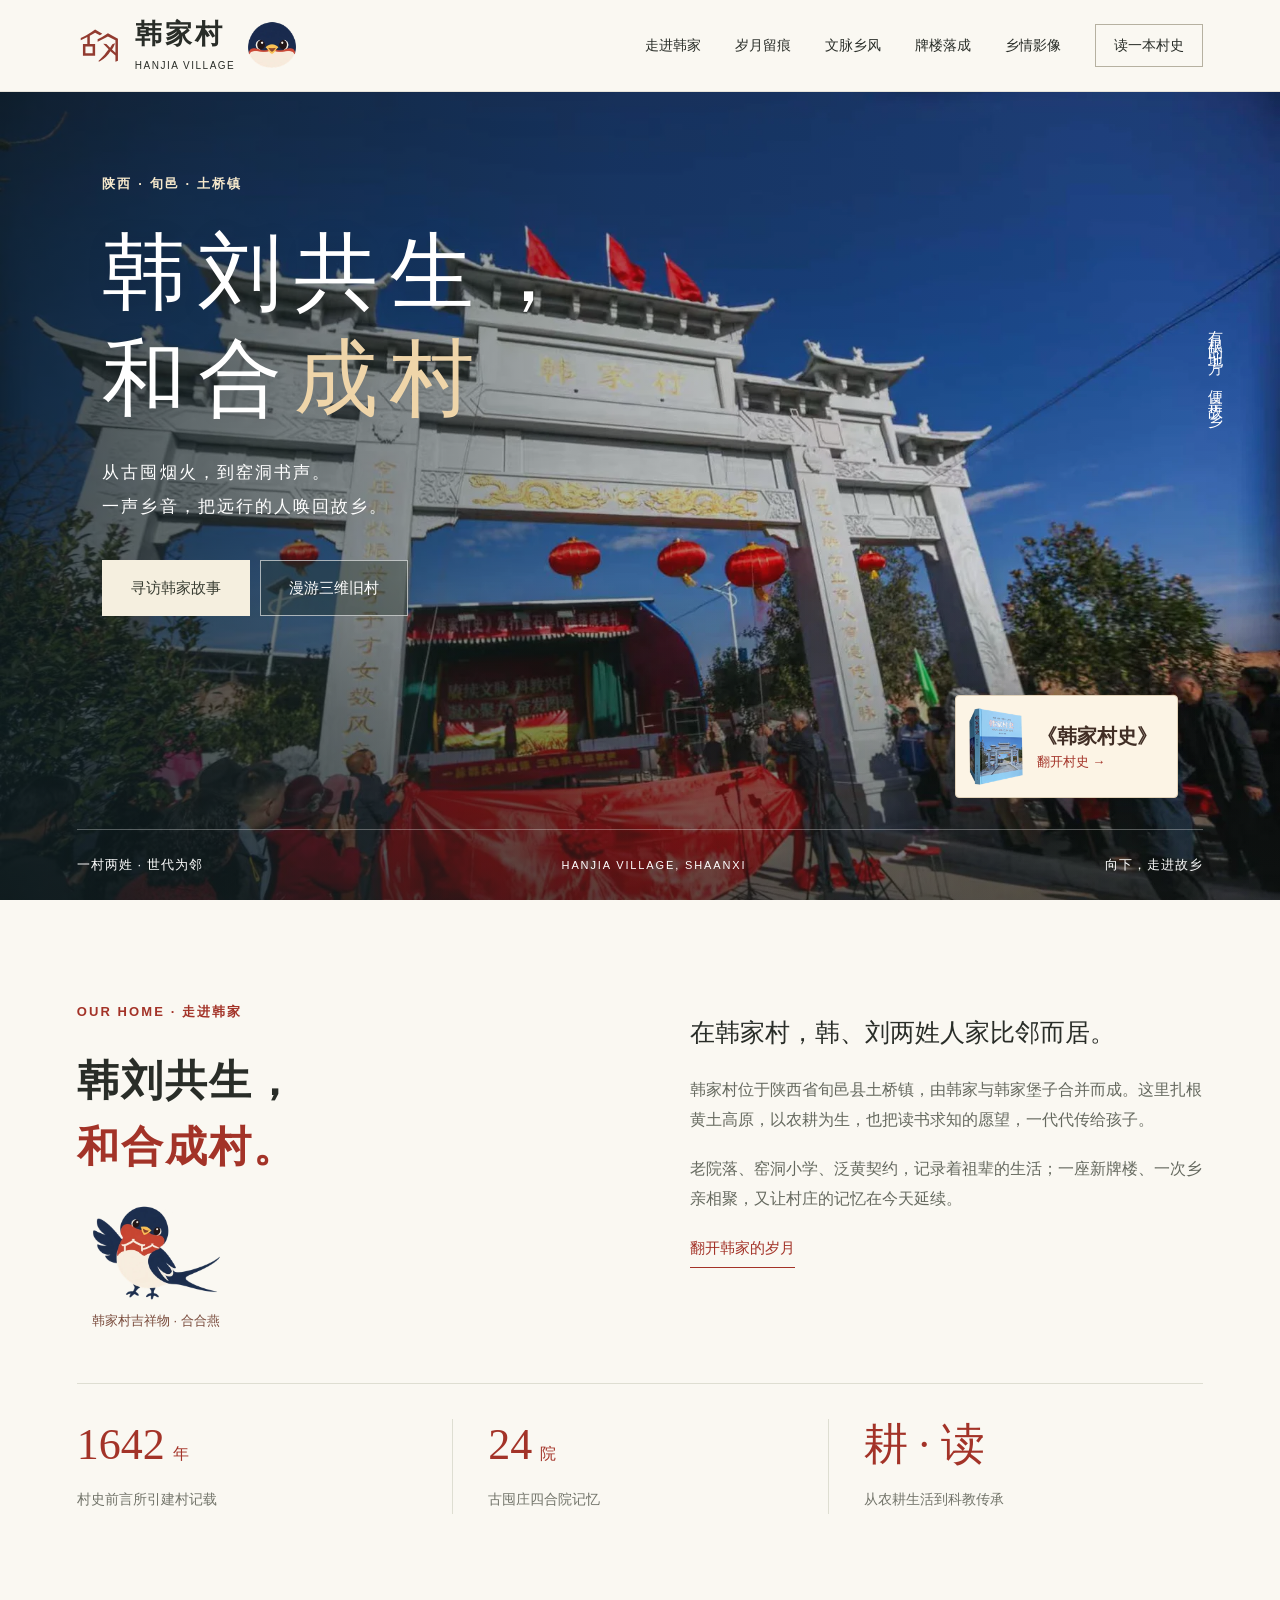
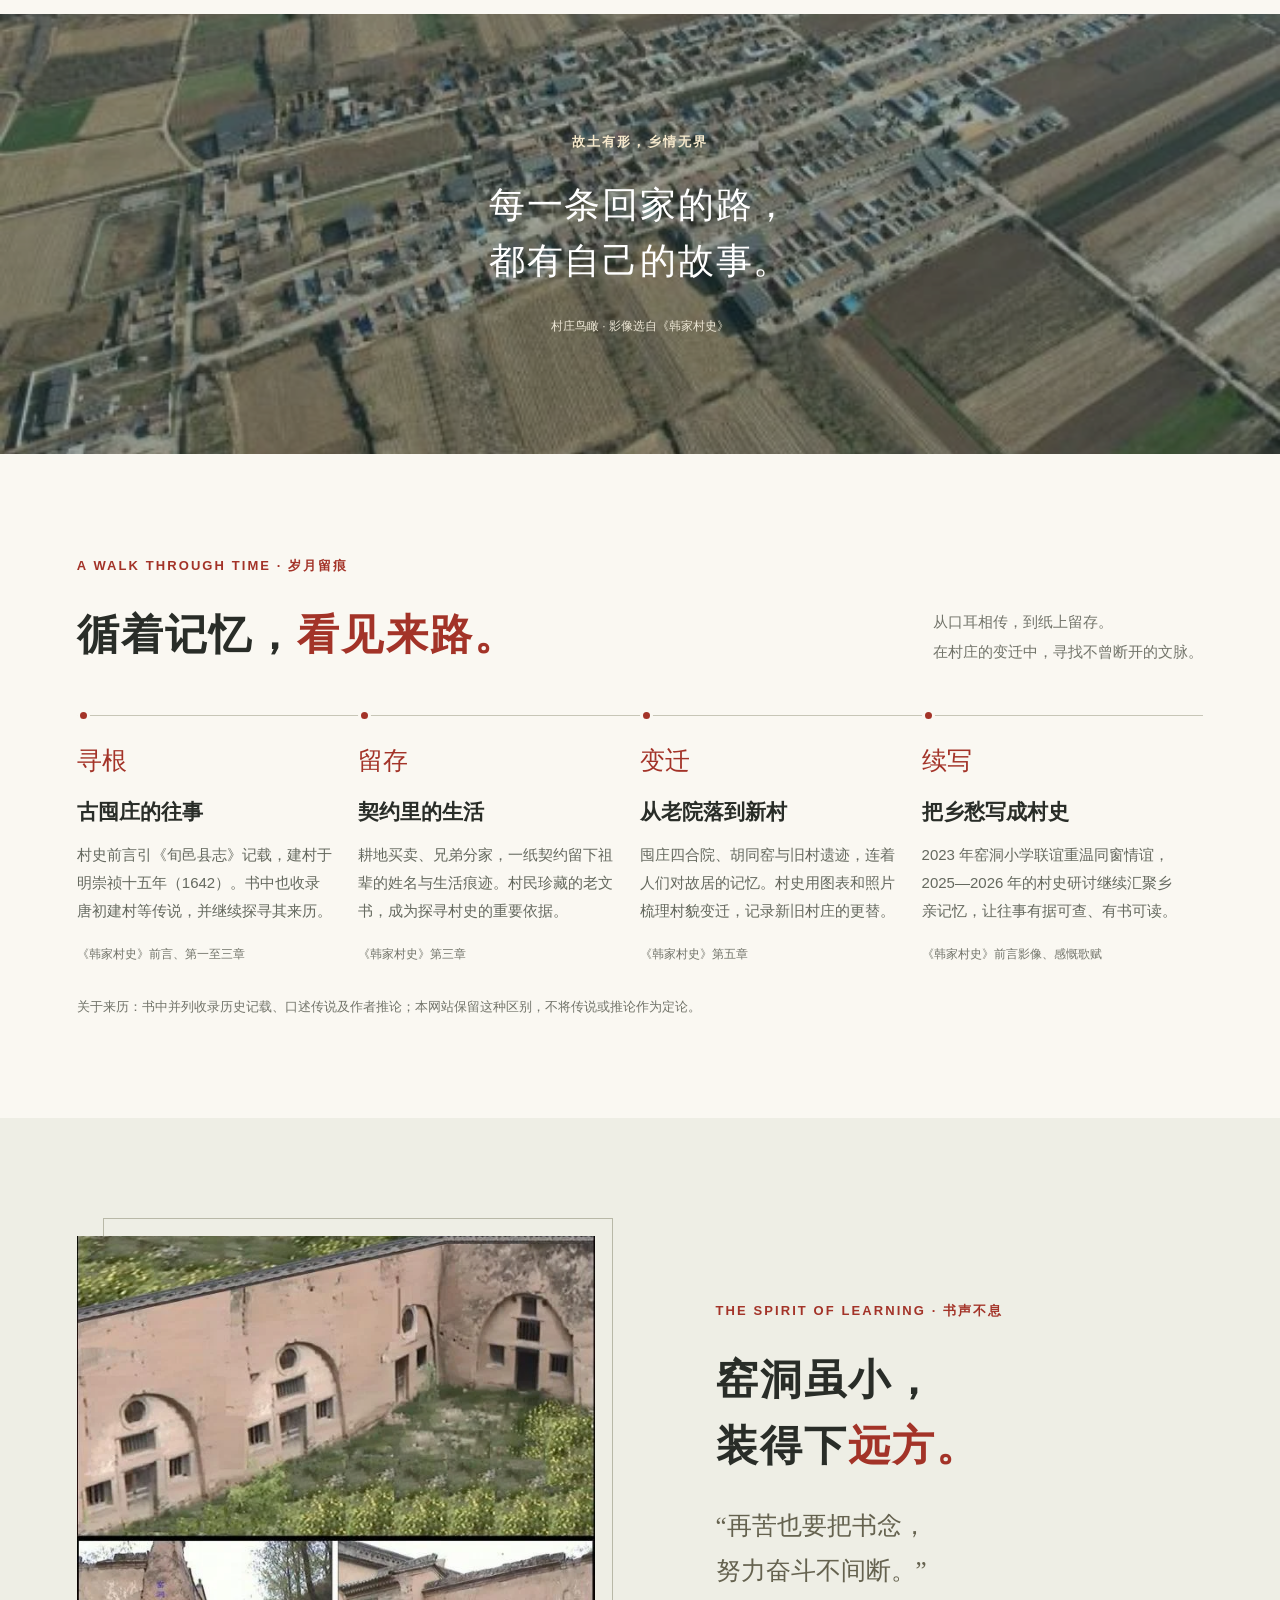
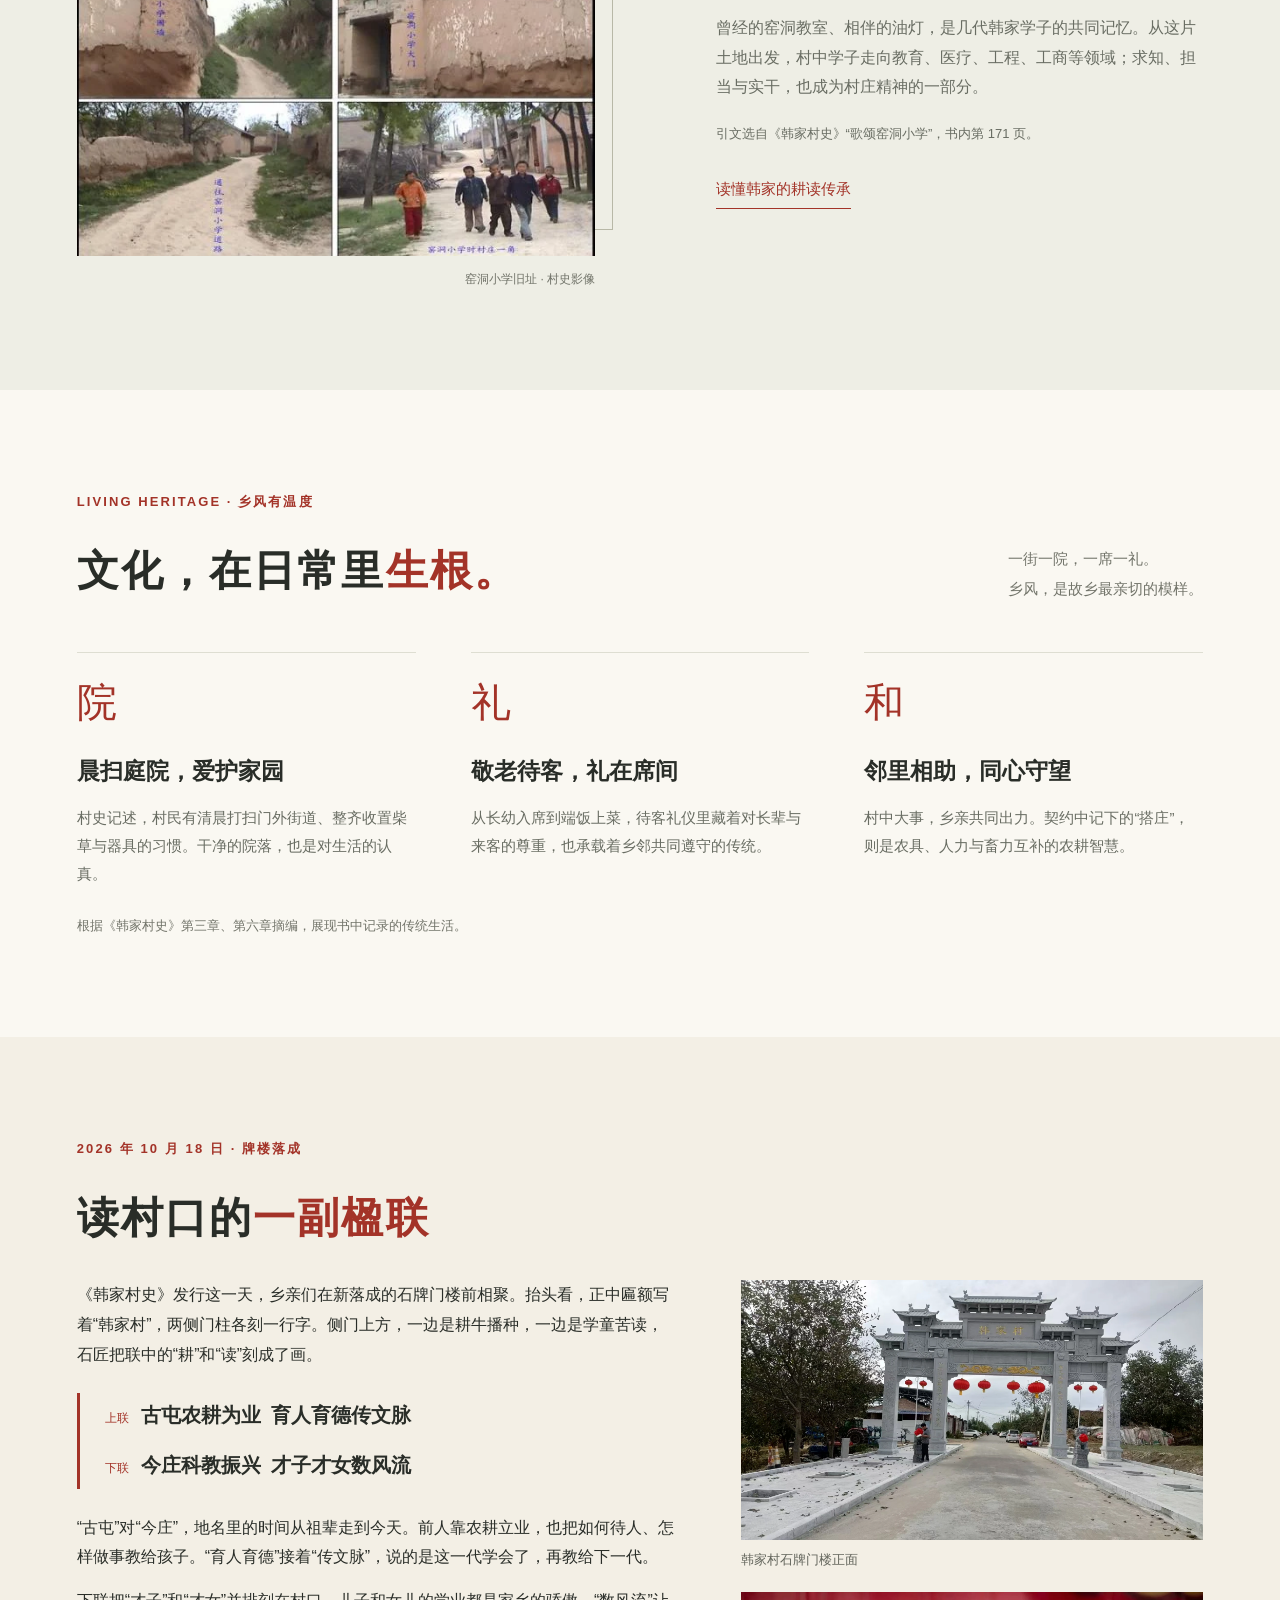
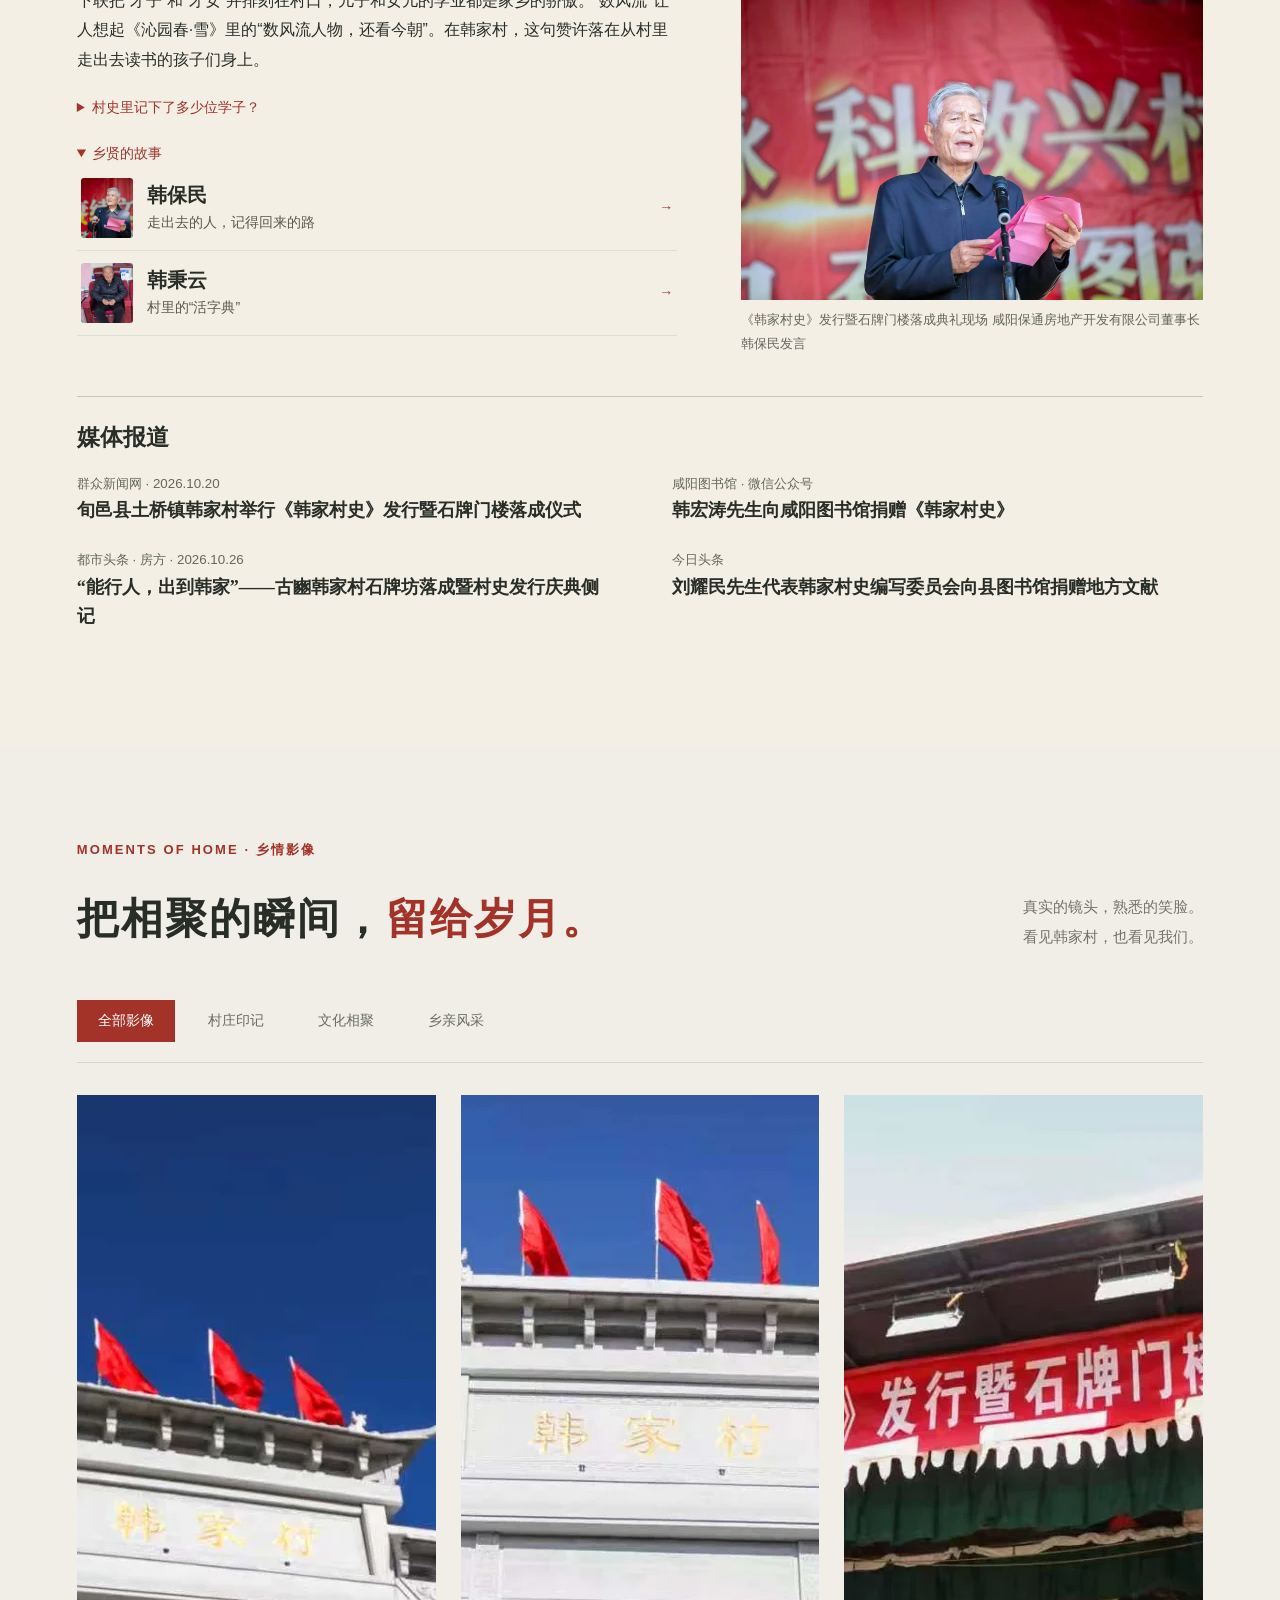
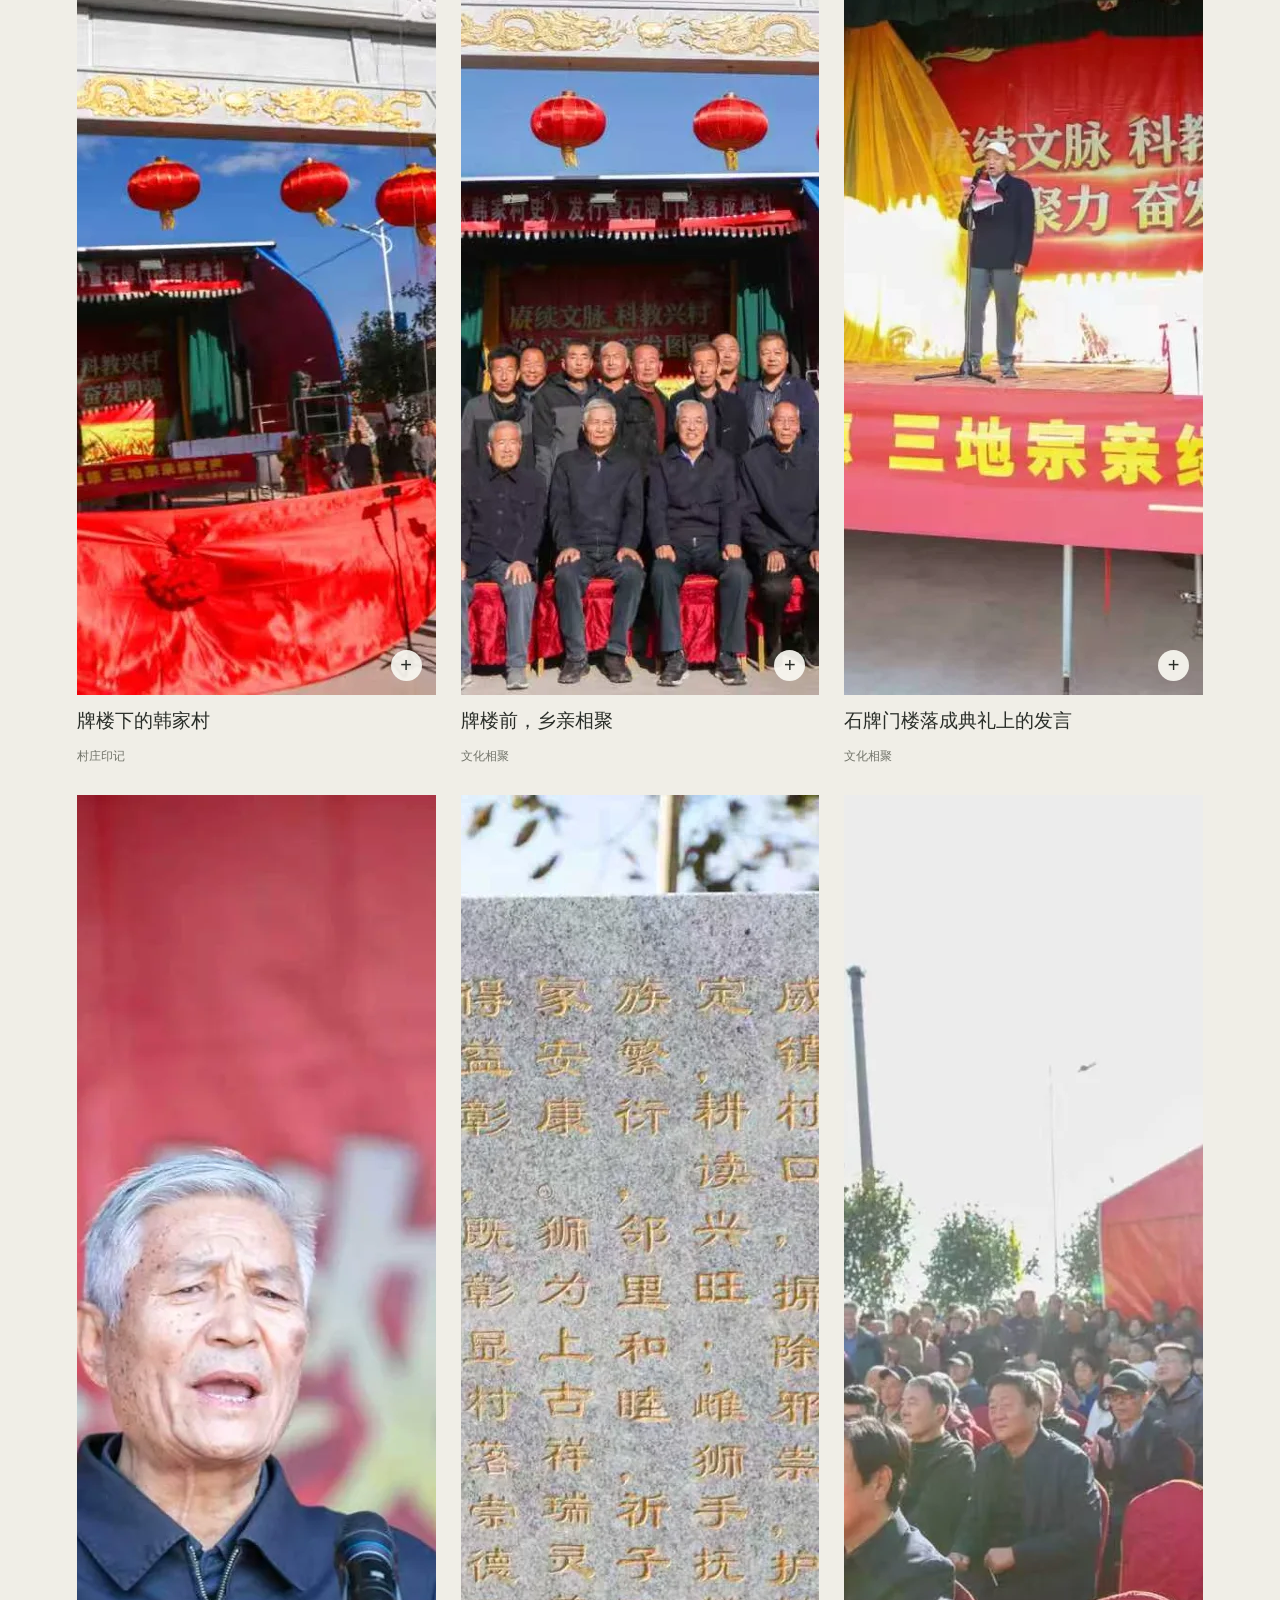
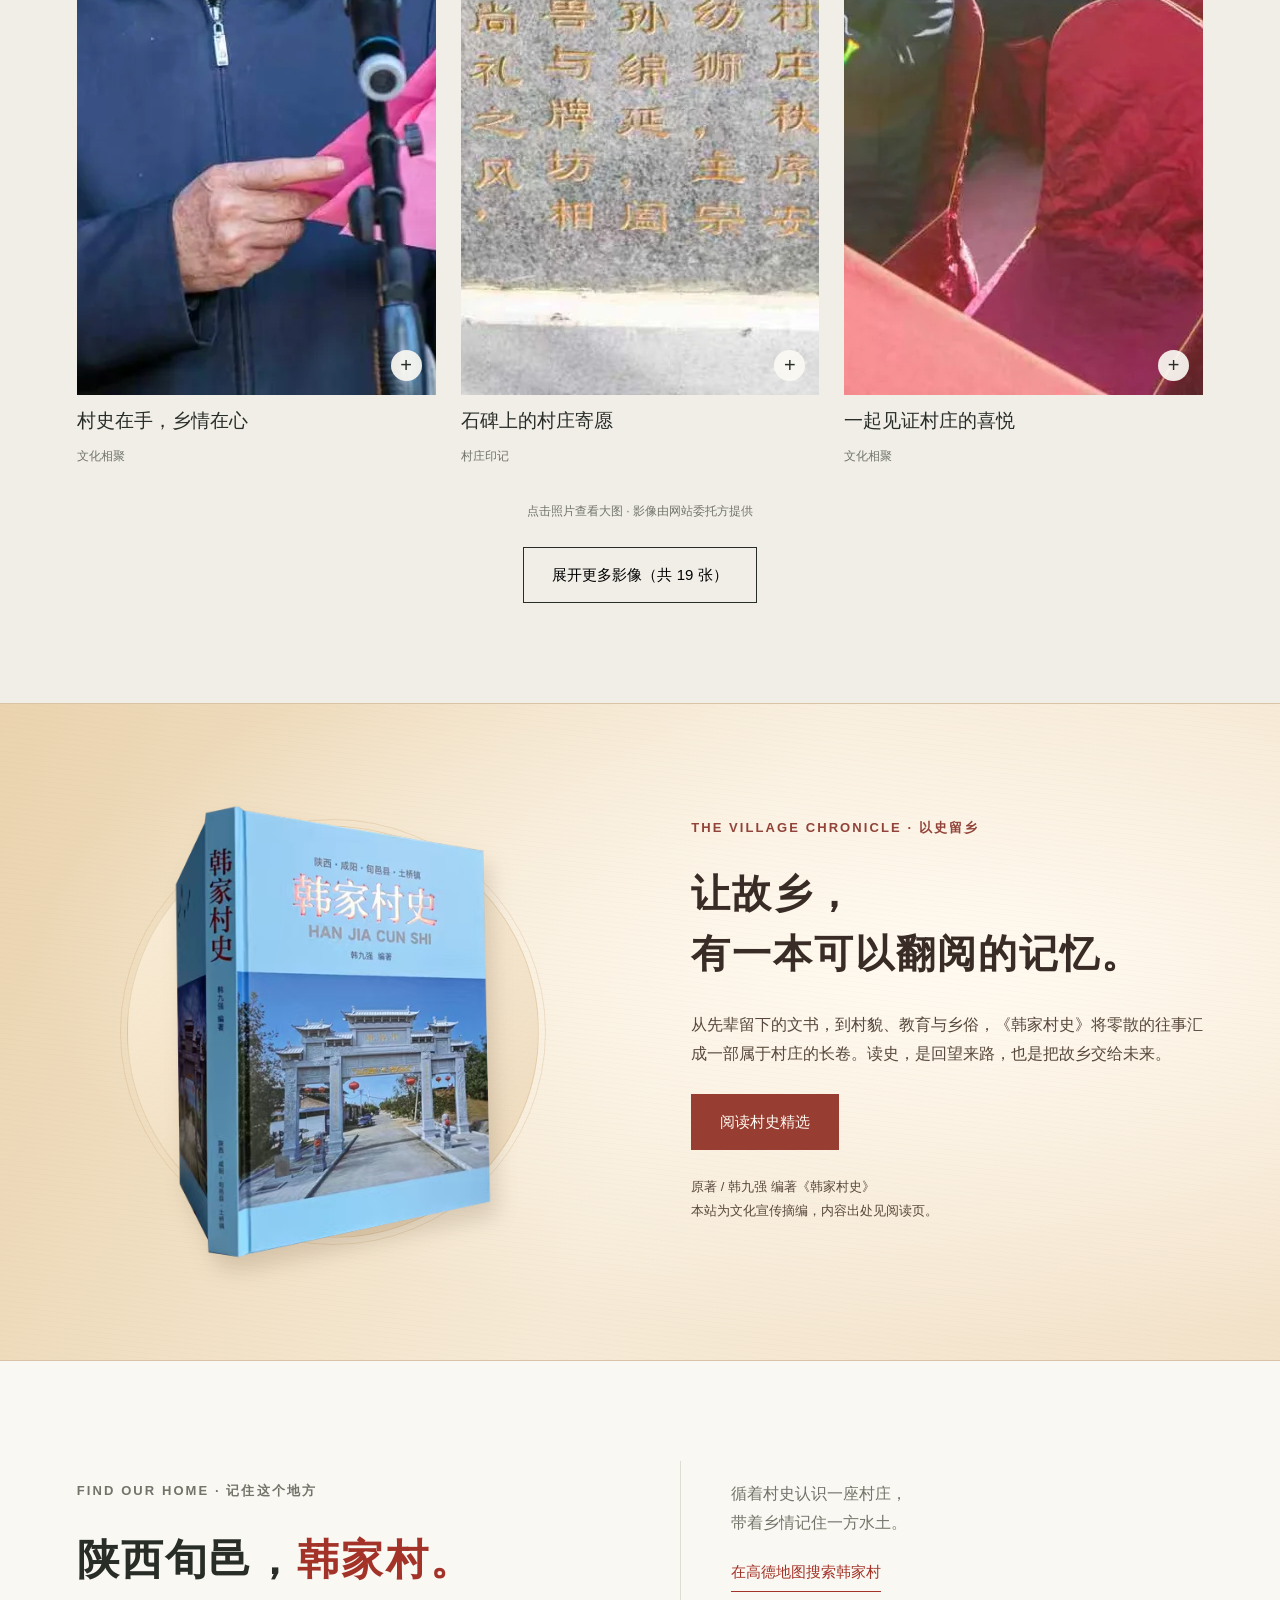
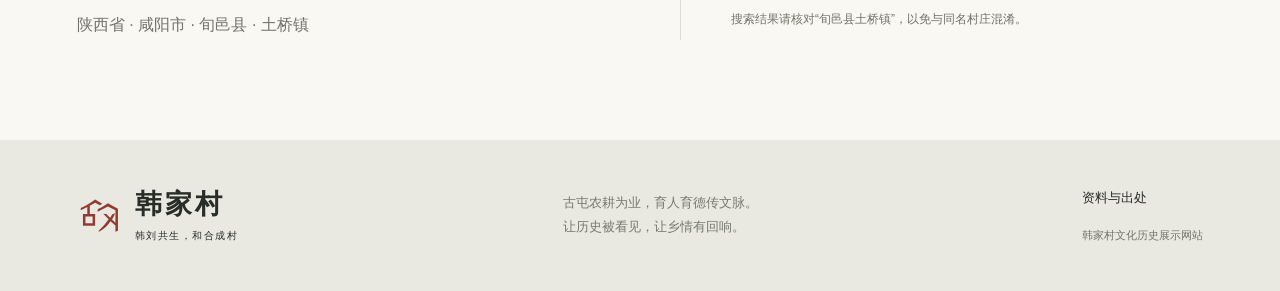
==== commit 5c6b63db: "Match the two village-history section headings" ====
--- a/index.html
+++ b/index.html
@@ -61,11 +61,11 @@
       <p>“古屯”对“今庄”，地名里的时间从祖辈走到今天。前人靠农耕立业，也把如何待人、怎样做事教给孩子。“育人育德”接着“传文脉”，说的是这一代学会了，再教给下一代。</p>
       <p>下联把“才子”和“才女”并排刻在村口，儿子和女儿的学业都是家乡的骄傲。“数风流”让人想起《沁园春·雪》里的“数风流人物，还看今朝”。在韩家村，这句赞许落在从村里走出去读书的孩子们身上。</p>
       <details class="gate-note"><summary>村史里记下了多少位学子？</summary><p>据《韩家村史》第七章（书内第 199 页），从 2003 年至该书编写时，村中走出了 6 名博士研究生、25 名硕士研究生，其中女生 16 名。本次提供的楹联释文记为 6 位博士、24 位硕士，两份材料的硕士人数相差一位。</p></details>
-      <section class="elder-list" id="village-elders" aria-labelledby="elders-title">
-        <h3 id="elders-title">乡贤的故事</h3>
+      <details class="gate-note" id="village-elders" open>
+        <summary id="elders-title">乡贤的故事</summary>
         <a class="elder-link" href="han-baomin.html"><img src="assets/photos/han-baomin.webp" width="1080" height="720" alt="" loading="lazy"><span><strong>韩保民</strong><small>走出去的人，记得回来的路</small></span></a>
         <a class="elder-link" href="han-bingyun.html"><img src="assets/photos/han-bingyun.webp" width="611" height="1104" alt="" loading="lazy"><span><strong>韩秉云</strong><small>村里的“活字典”</small></span></a>
-      </section>
+      </details>
     </div>
     <div class="gate-photos" id="gate-photos">
       <figure><img src="assets/photos/gate-front.webp" width="1800" height="1012" alt="韩家村石牌门楼正面，中央匾额下悬挂红灯笼，两侧门柱刻有楹联" loading="lazy"><figcaption>韩家村石牌门楼正面</figcaption></figure>
--- a/style.css
+++ b/style.css
@@ -85,8 +85,6 @@
   .header .brand, .header nav { gap: 10px; }
 }
 
-.elder-list { margin-top:22px; }
-.elder-list h3 { margin:0 0 6px; font:600 20px/1.6 var(--serif); }
 .elder-link { display:flex; align-items:center; gap:14px; padding:12px 4px; border-bottom:1px solid var(--line); }
 .elder-link img { width:52px; height:60px; object-fit:cover; object-position:50% 25%; border-radius:3px; }
 .elder-link strong { display:block; font:600 20px/1.5 var(--serif); }
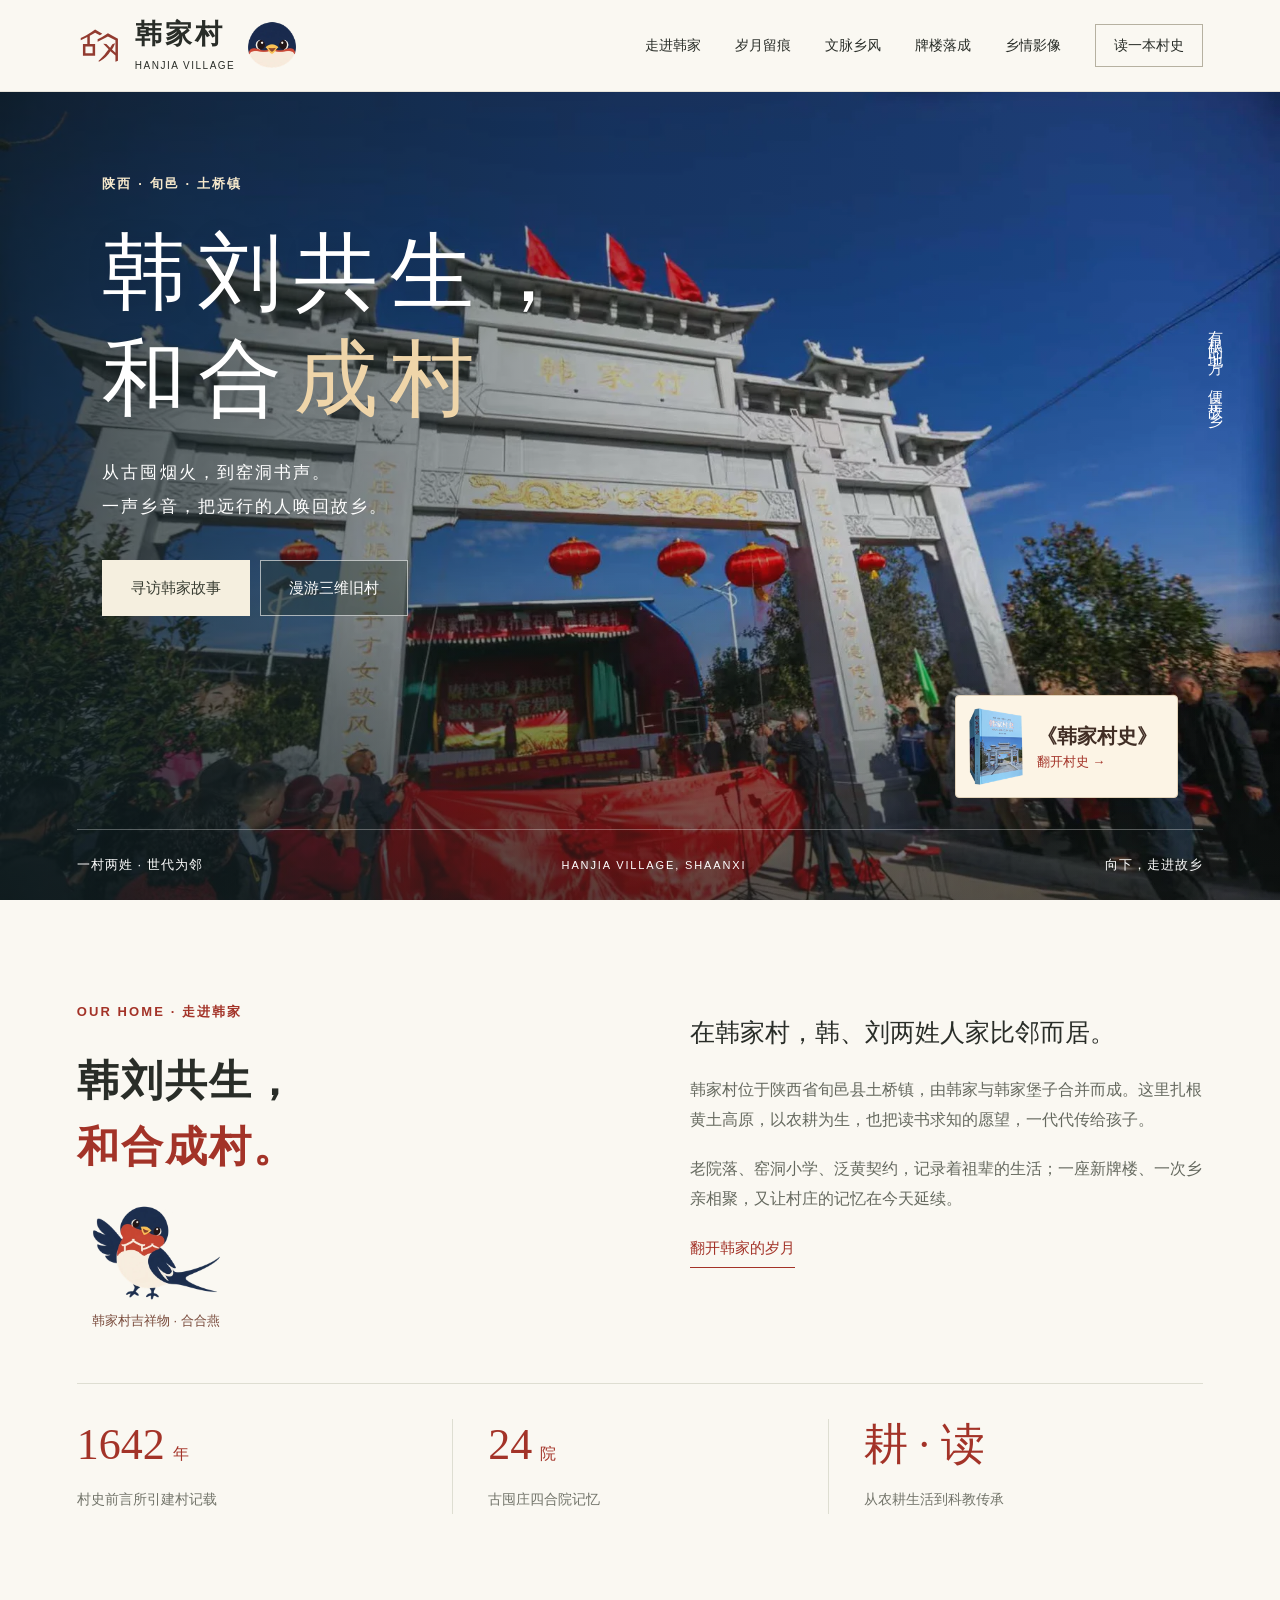
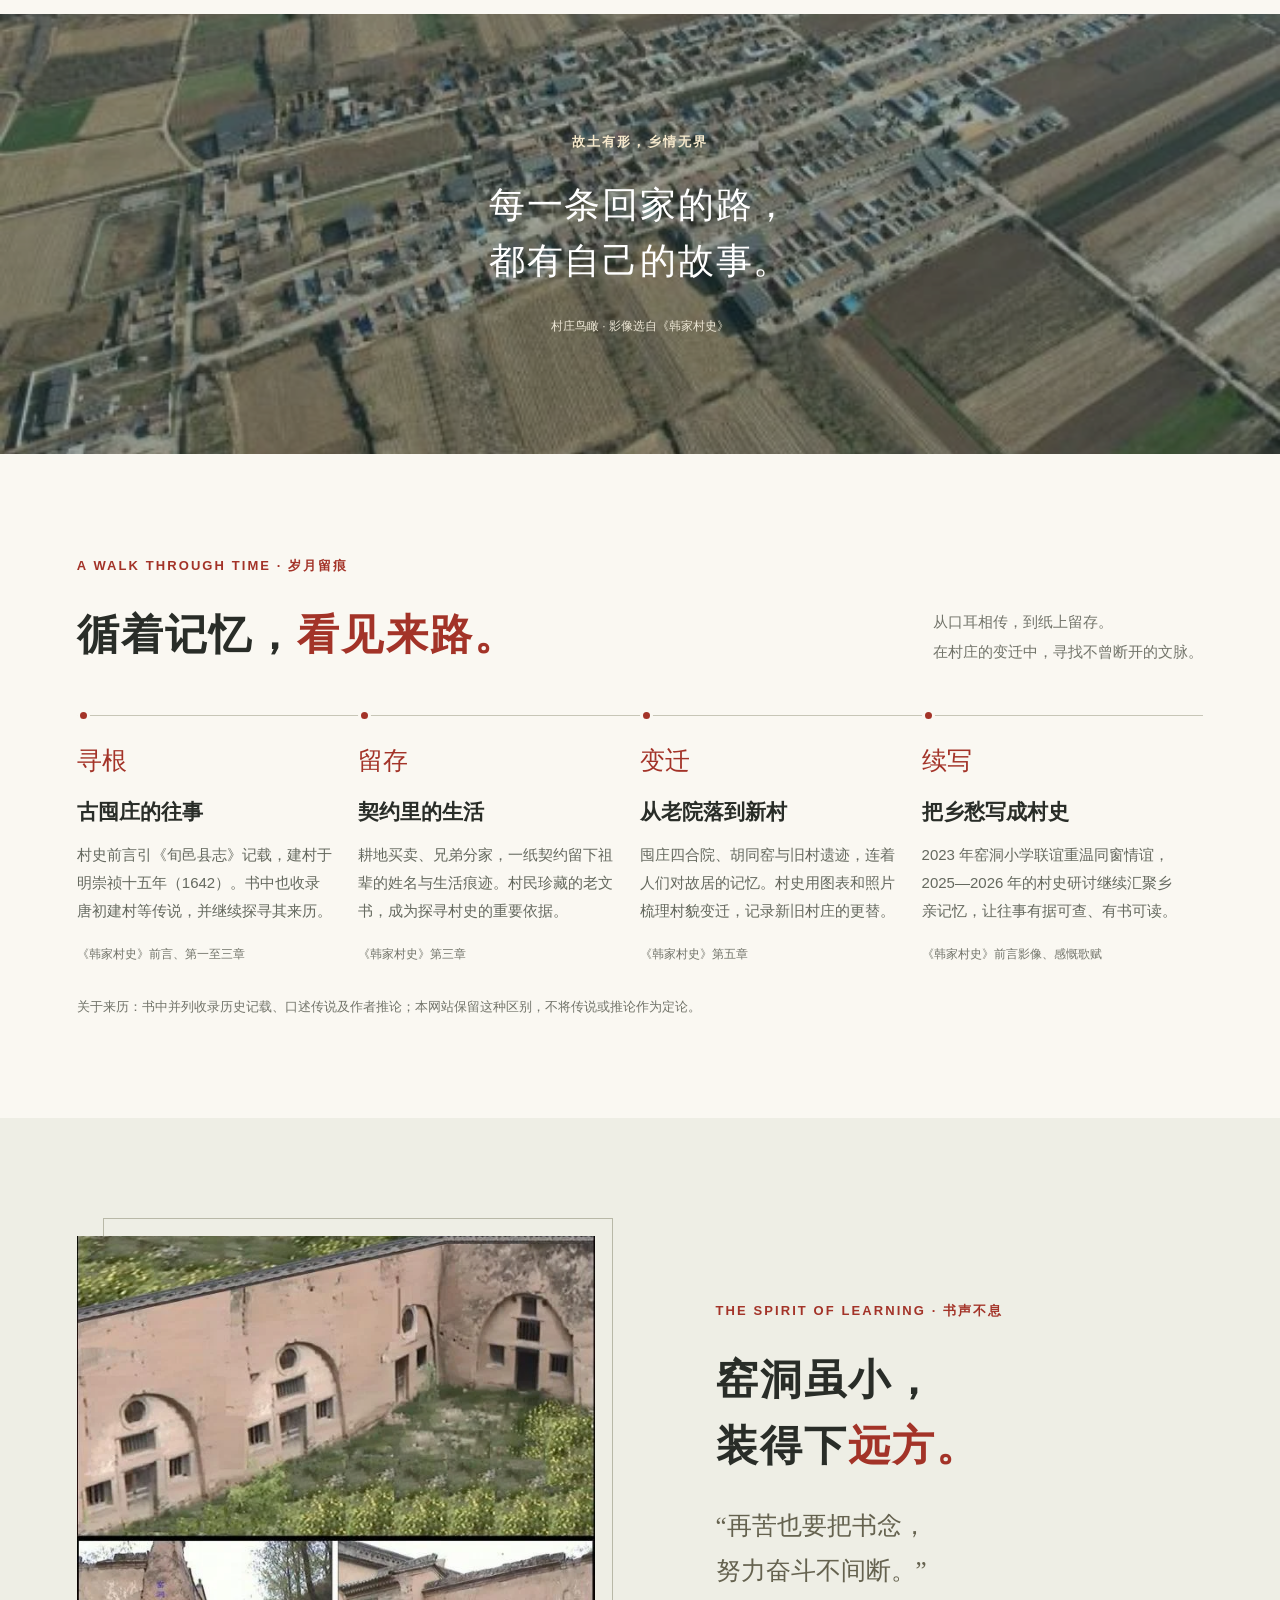
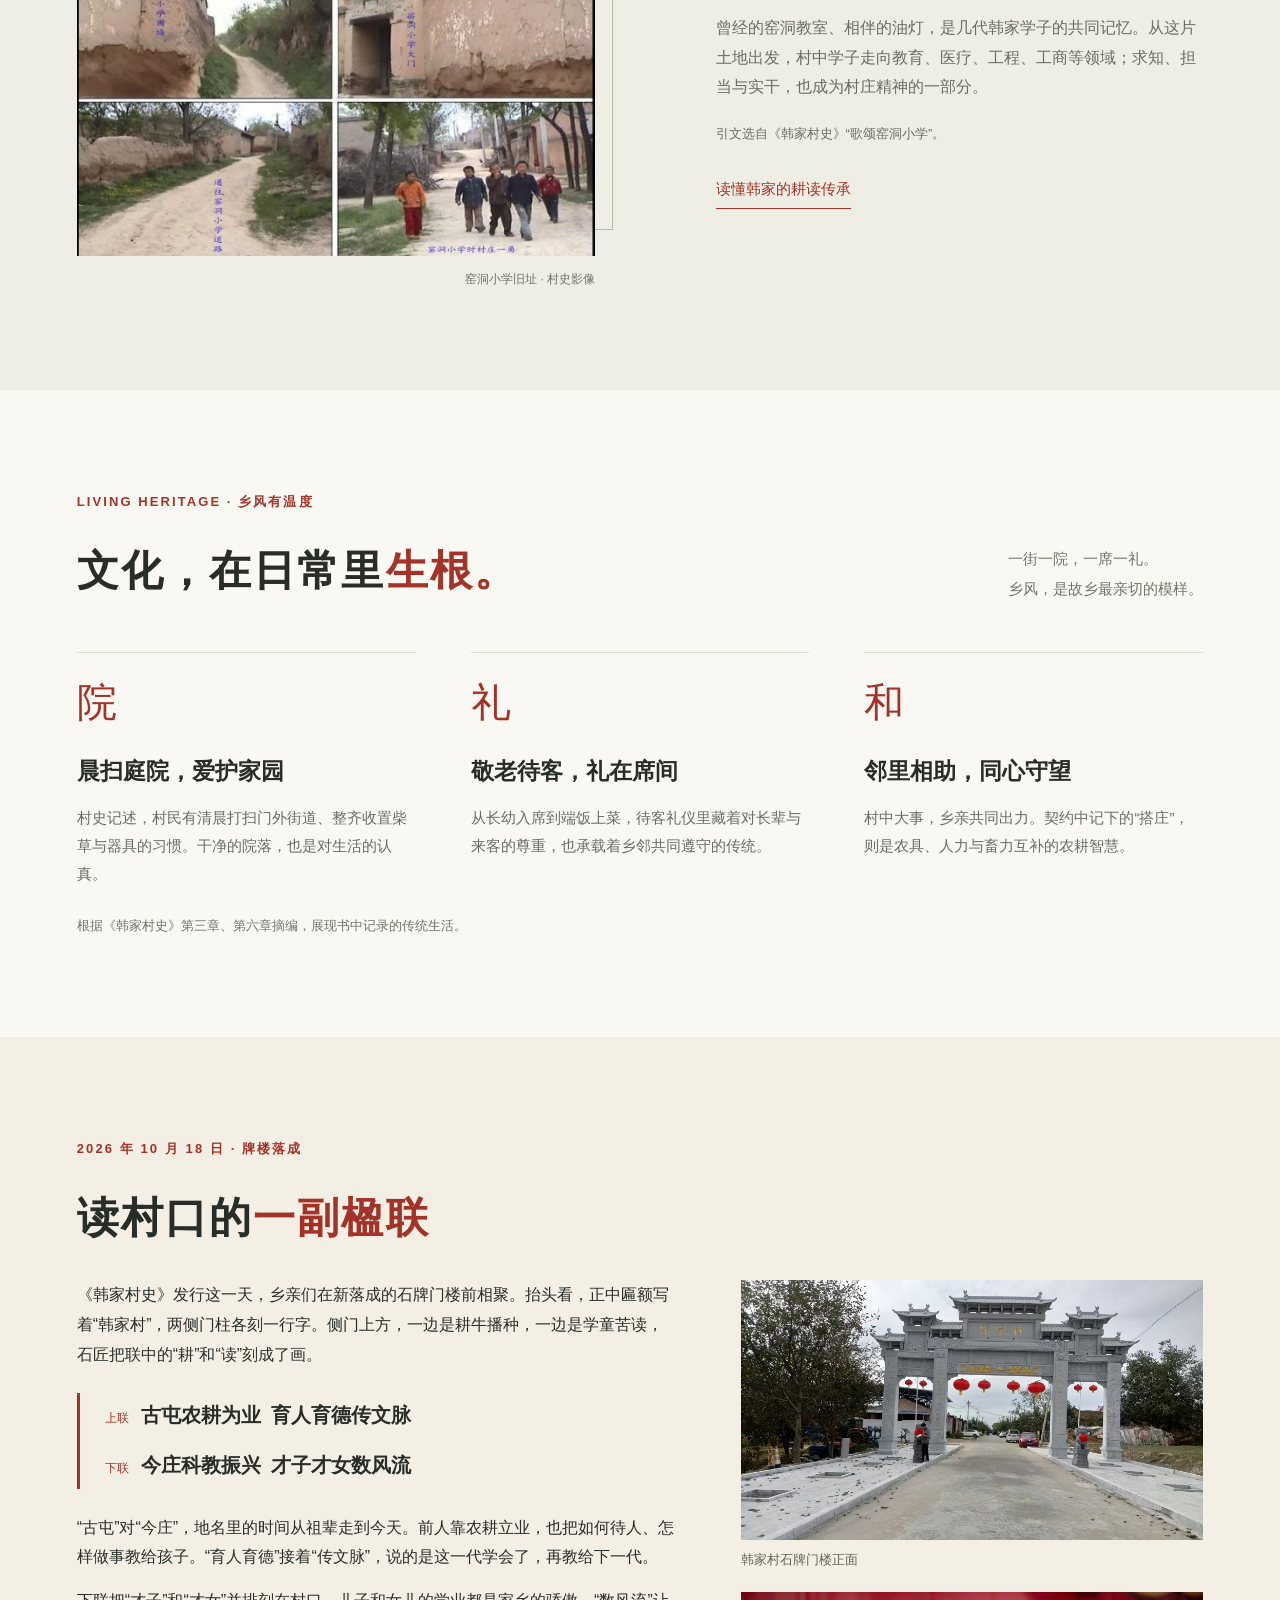
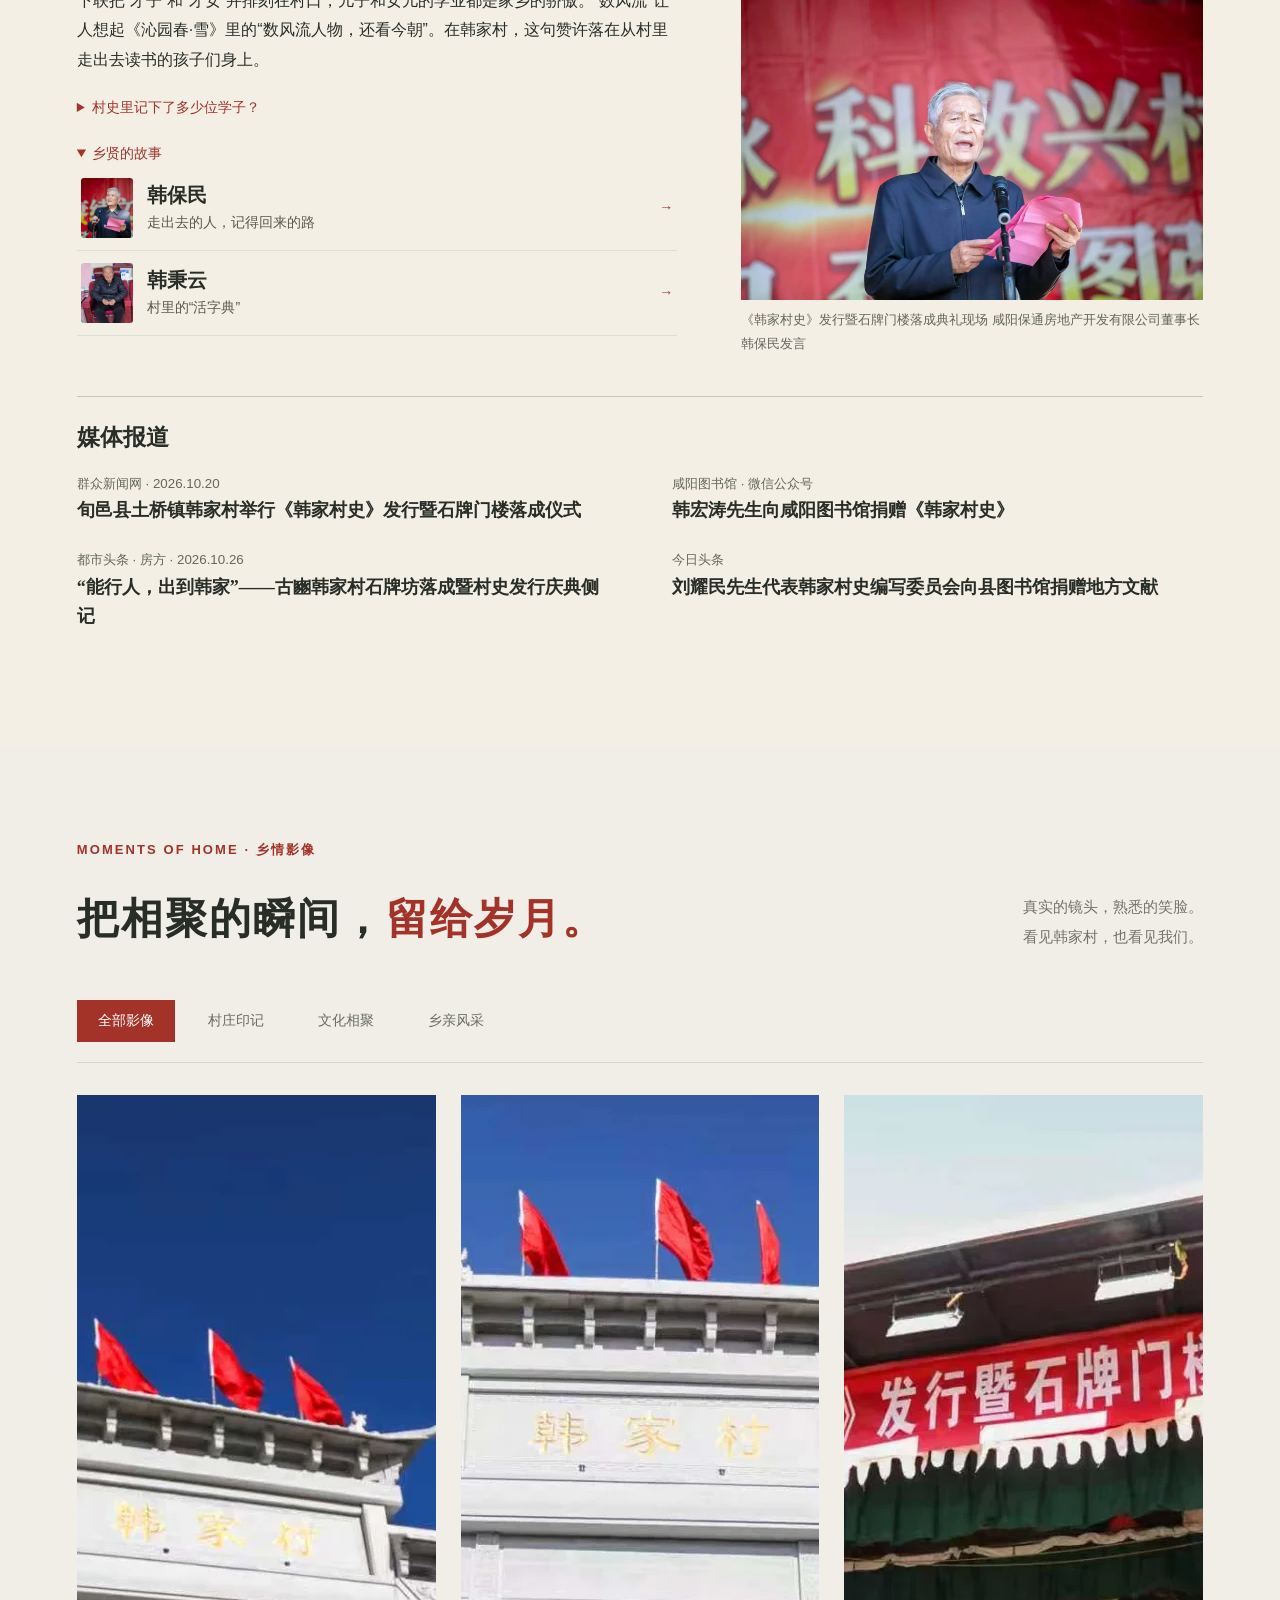
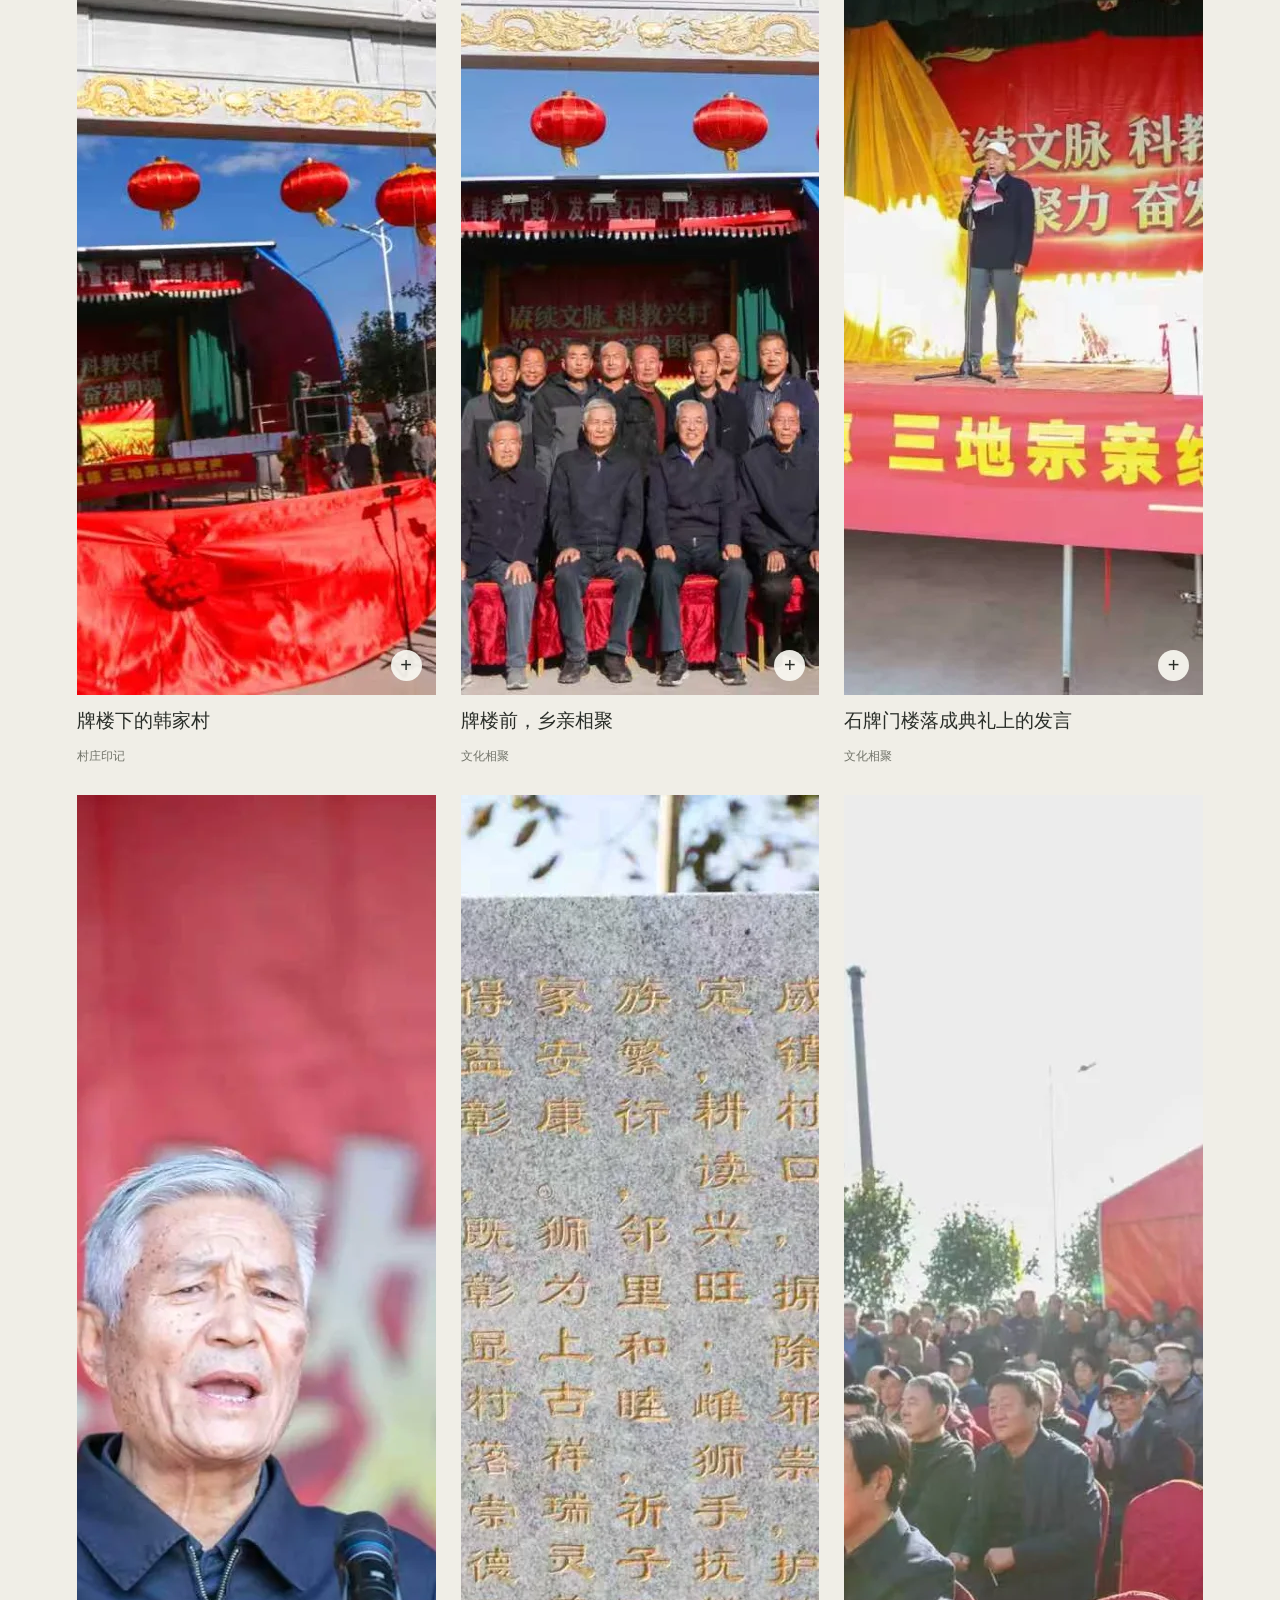
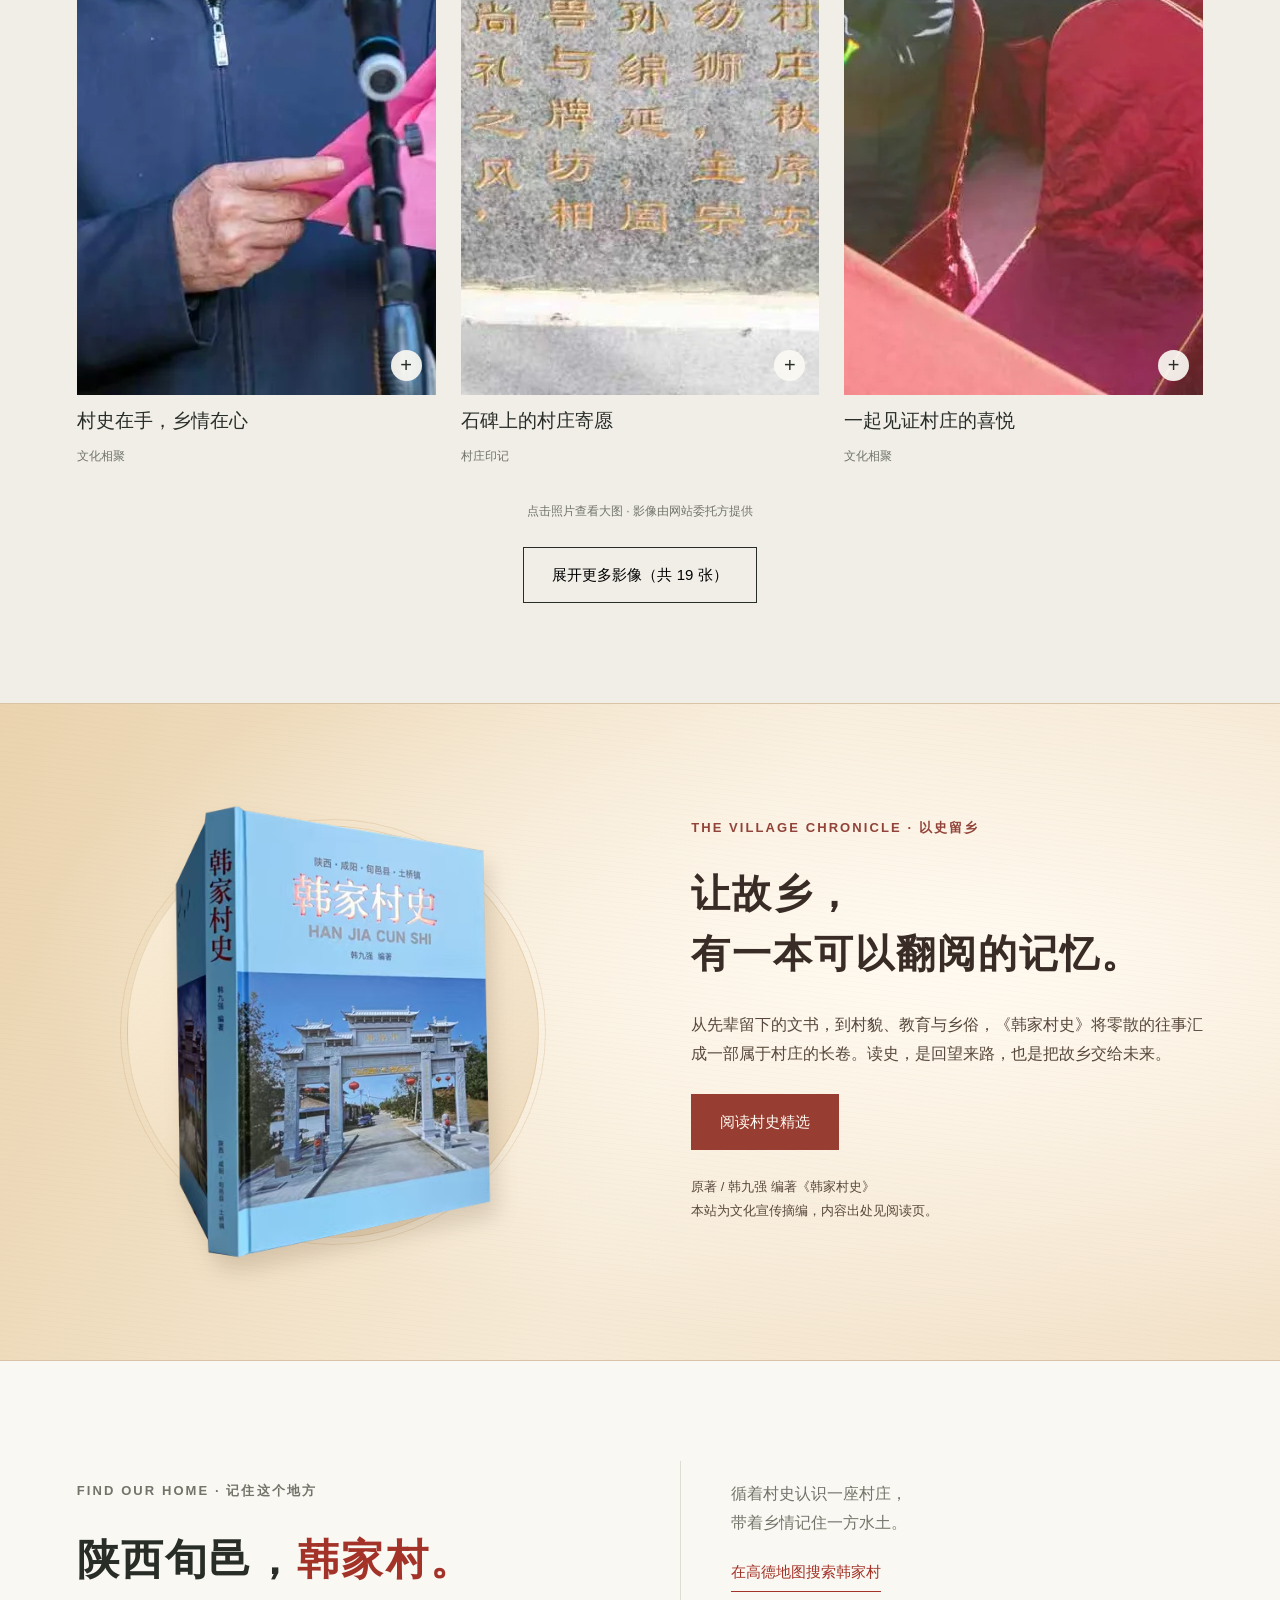
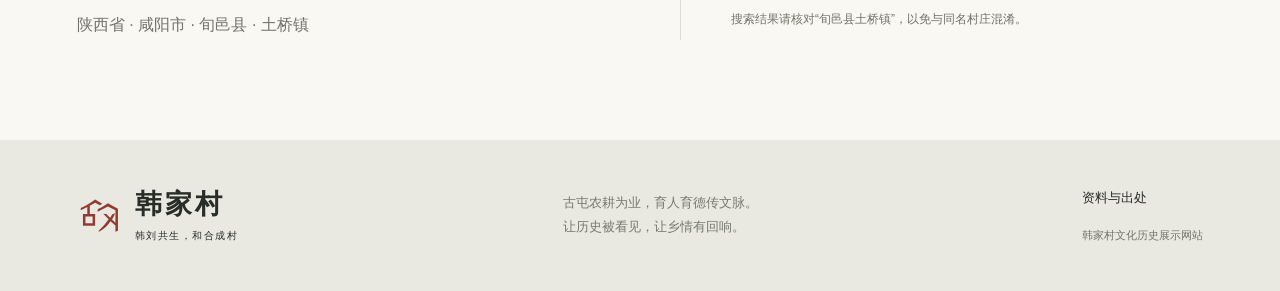
==== commit ed2bf821: "Remove page-number citations from the public village site" ====
--- a/index.html
+++ b/index.html
@@ -41,7 +41,7 @@
 </section>
 <section class="culture section" id="culture">
   <div class="school-image"><img src="assets/photos/cave-school.webp" alt="村史中的窑洞小学旧址影像，留存窑洞教室与旧时道路" loading="lazy"><span>窑洞小学旧址 · 村史影像</span></div>
-  <div class="school-copy"><p class="eyebrow">THE SPIRIT OF LEARNING · 书声不息</p><h2>窑洞虽小，<br>装得下<span class="red">远方。</span></h2><p class="lead">“再苦也要把书念，<br>努力奋斗不间断。”</p><p>曾经的窑洞教室、相伴的油灯，是几代韩家学子的共同记忆。从这片土地出发，村中学子走向教育、医疗、工程、工商等领域；求知、担当与实干，也成为村庄精神的一部分。</p><p class="source-note">引文选自《韩家村史》“歌颂窑洞小学”，书内第 171 页。</p><a class="text-link" href="#reading">读懂韩家的耕读传承</a></div>
+  <div class="school-copy"><p class="eyebrow">THE SPIRIT OF LEARNING · 书声不息</p><h2>窑洞虽小，<br>装得下<span class="red">远方。</span></h2><p class="lead">“再苦也要把书念，<br>努力奋斗不间断。”</p><p>曾经的窑洞教室、相伴的油灯，是几代韩家学子的共同记忆。从这片土地出发，村中学子走向教育、医疗、工程、工商等领域；求知、担当与实干，也成为村庄精神的一部分。</p><p class="source-note">引文选自《韩家村史》“歌颂窑洞小学”。</p><a class="text-link" href="#reading">读懂韩家的耕读传承</a></div>
 </section>
 <section class="customs section">
   <div class="section-heading"><div><p class="eyebrow">LIVING HERITAGE · 乡风有温度</p><h2>文化，在日常里<span class="red">生根。</span></h2></div><p>一街一院，一席一礼。<br>乡风，是故乡最亲切的模样。</p></div>
@@ -60,7 +60,7 @@
       </blockquote>
       <p>“古屯”对“今庄”，地名里的时间从祖辈走到今天。前人靠农耕立业，也把如何待人、怎样做事教给孩子。“育人育德”接着“传文脉”，说的是这一代学会了，再教给下一代。</p>
       <p>下联把“才子”和“才女”并排刻在村口，儿子和女儿的学业都是家乡的骄傲。“数风流”让人想起《沁园春·雪》里的“数风流人物，还看今朝”。在韩家村，这句赞许落在从村里走出去读书的孩子们身上。</p>
-      <details class="gate-note"><summary>村史里记下了多少位学子？</summary><p>据《韩家村史》第七章（书内第 199 页），从 2003 年至该书编写时，村中走出了 6 名博士研究生、25 名硕士研究生，其中女生 16 名。本次提供的楹联释文记为 6 位博士、24 位硕士，两份材料的硕士人数相差一位。</p></details>
+      <details class="gate-note"><summary>村史里记下了多少位学子？</summary><p>据《韩家村史》第七章，从 2003 年至该书编写时，村中走出了 6 名博士研究生、25 名硕士研究生，其中女生 16 名。本次提供的楹联释文记为 6 位博士、24 位硕士，两份材料的硕士人数相差一位。</p></details>
       <details class="gate-note" id="village-elders" open>
         <summary id="elders-title">乡贤的故事</summary>
         <a class="elder-link" href="han-baomin.html"><img src="assets/photos/han-baomin.webp" width="1080" height="720" alt="" loading="lazy"><span><strong>韩保民</strong><small>走出去的人，记得回来的路</small></span></a>
